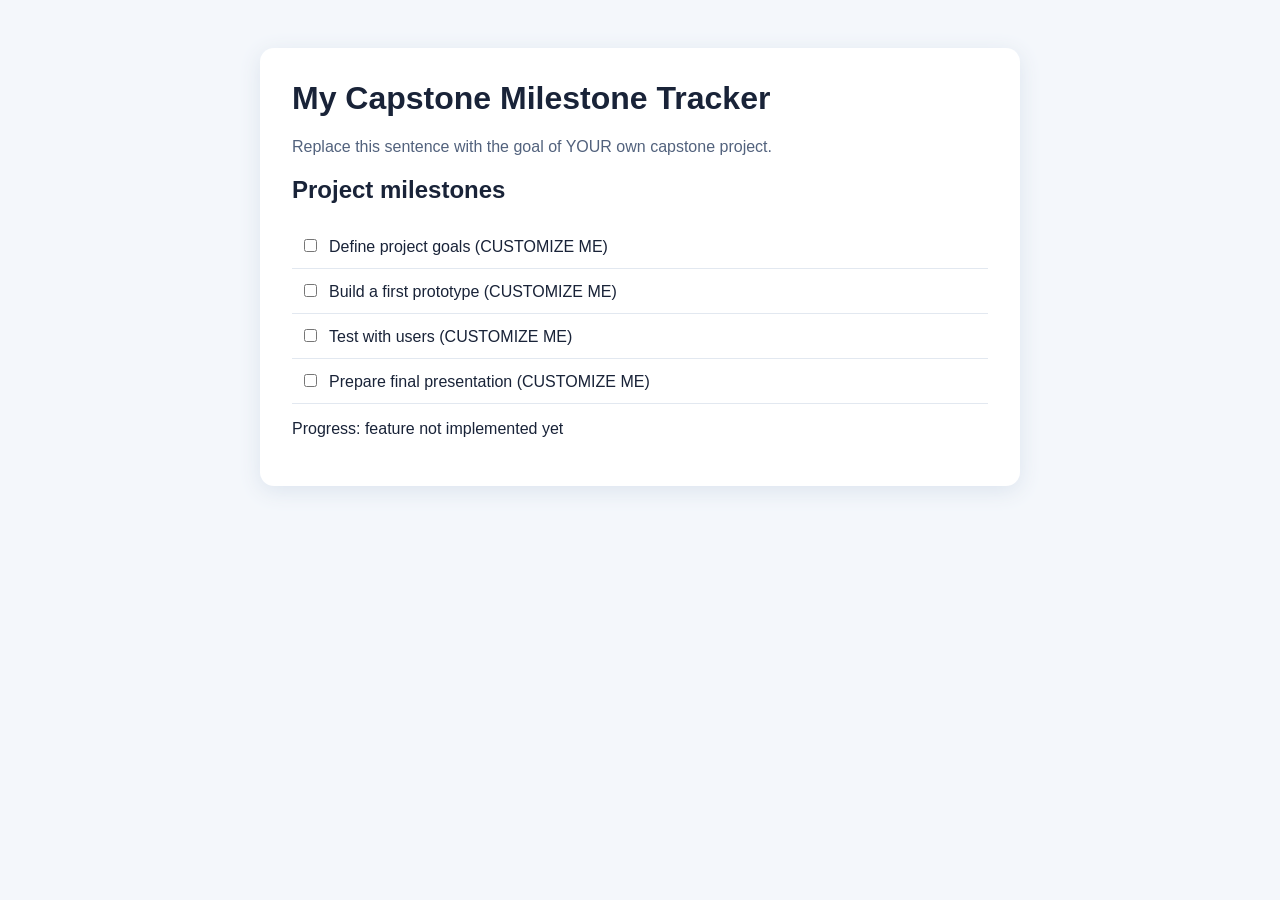
==== index.html @ 9e6f101f "Initial capstone tracker" ====
<!DOCTYPE html>
<html lang="en">
<head>
  <meta charset="UTF-8">
  <meta name="viewport" content="width=device-width, initial-scale=1.0">
  <title>My Capstone Milestone Tracker</title>
  <style>
    body { font-family: Arial, sans-serif; max-width: 760px; margin: 48px auto; padding: 0 24px; color: #192338; background: #f4f7fb; }
    main { background: white; padding: 32px; border-radius: 14px; box-shadow: 0 5px 22px #dce4ee; }
    h1 { margin-top: 0; }
    li { padding: 12px 8px; border-bottom: 1px solid #e2e8f0; list-style: none; }
    ul { padding: 0; }
    label { cursor: pointer; }
    input { margin-right: 12px; }
    .hint { color: #52627d; }
  </style>
</head>
<body>
  <main>
    <h1>My Capstone Milestone Tracker</h1>
    <p class="hint">Replace this sentence with the goal of YOUR own capstone project.</p>
    <h2>Project milestones</h2>
    <ul id="milestones">
      <li><label><input type="checkbox">Define project goals (CUSTOMIZE ME)</label></li>
      <li><label><input type="checkbox">Build a first prototype (CUSTOMIZE ME)</label></li>
      <li><label><input type="checkbox">Test with users (CUSTOMIZE ME)</label></li>
      <li><label><input type="checkbox">Prepare final presentation (CUSTOMIZE ME)</label></li>
    </ul>
    <p id="progress" aria-live="polite">Progress: feature not implemented yet</p>
    <!-- YOUR TASK ON A FEATURE BRANCH:
         Add a JavaScript function to count checked milestones.
         Update the #progress text to show completed / total and %.
         BONUS: Save checkbox state after refreshing the browser.
    -->
  </main>
</body>
</html>
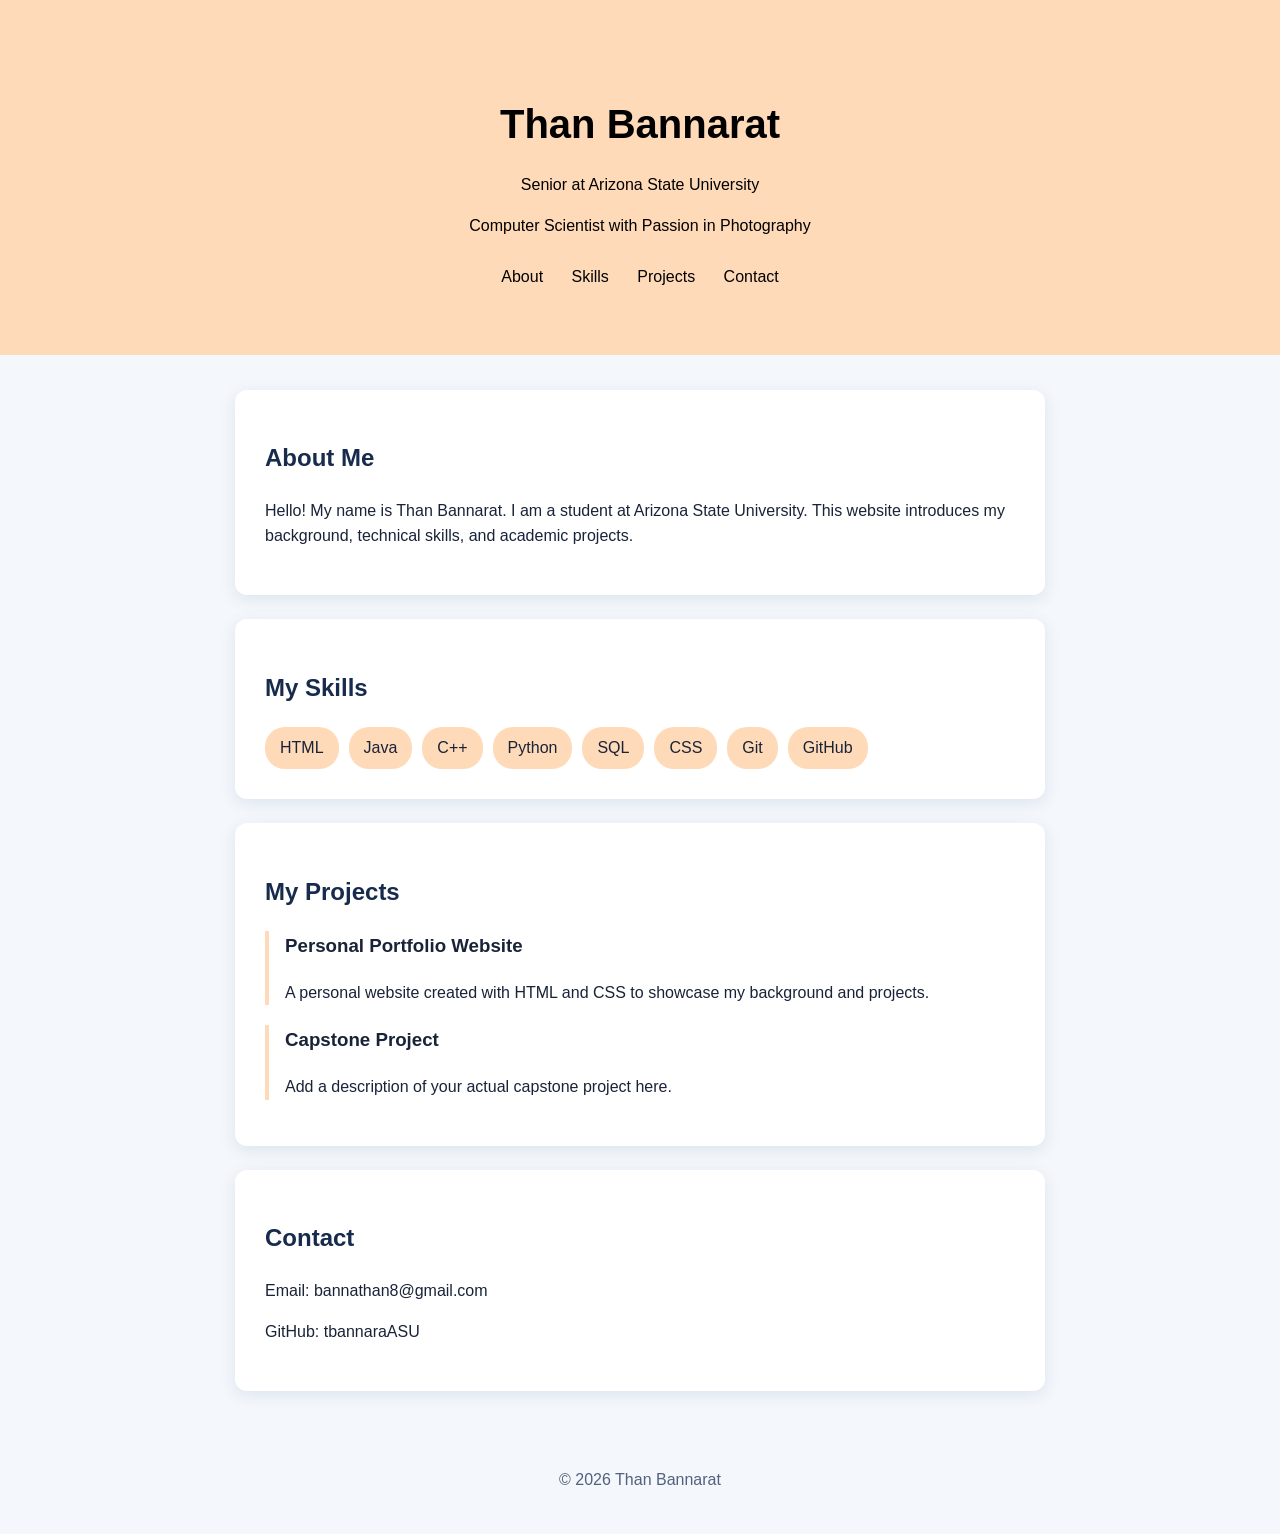
==== commit 37597a9c: "Build personal portfolio website" ====
--- a/index.html
+++ b/index.html
@@ -3,35 +3,141 @@
 <head>
   <meta charset="UTF-8">
   <meta name="viewport" content="width=device-width, initial-scale=1.0">
-  <title>My Capstone Milestone Tracker</title>
+  <title>Than Bannarat | Portfolio</title>
   <style>
-    body { font-family: Arial, sans-serif; max-width: 760px; margin: 48px auto; padding: 0 24px; color: #192338; background: #f4f7fb; }
-    main { background: white; padding: 32px; border-radius: 14px; box-shadow: 0 5px 22px #dce4ee; }
-    h1 { margin-top: 0; }
-    li { padding: 12px 8px; border-bottom: 1px solid #e2e8f0; list-style: none; }
-    ul { padding: 0; }
-    label { cursor: pointer; }
-    input { margin-right: 12px; }
-    .hint { color: #52627d; }
+    * { box-sizing: border-box; }
+    body {
+      font-family: Arial, sans-serif;
+      margin: 0;
+      background: #f4f7fb;
+      color: #192338;
+      line-height: 1.6;
+    }
+    header {
+      background: peachpuff;
+      color: black;
+      text-align: center;
+      padding: 65px 20px;
+    }
+       header h1 {
+      font-size: 40px;
+      margin-bottom: 8px;
+    }
+    nav {
+      margin-top: 25px;
+    }
+    nav a {
+      color: black;
+      text-decoration: none;
+      margin: 0 12px;
+    }
+    nav a:hover {
+      text-decoration: underline;
+    }
+    main {
+      max-width: 850px;
+      margin: 35px auto;
+      padding: 0 20px;
+    }
+    section {
+      background: white;
+      padding: 30px;
+      margin-bottom: 24px;
+      border-radius: 12px;
+      box-shadow: 0 4px 15px #dce4ee;
+    }
+    h2 {
+      color: #172b4d;
+    }
+    .skills {
+      display: flex;
+      gap: 10px;
+      flex-wrap: wrap;
+    }
+    .skill {
+      background: peachpuff;
+      padding: 8px 15px;
+      border-radius: 20px;
+    }
+    .project {
+      border-left: 4px solid peachpuff;
+      padding-left: 16px;
+      margin-top: 20px;
+    }
+    footer {
+      text-align: center;
+      padding: 25px;
+      color: #52627d;
+    }
+    @media (max-width: 600px) {
+      header h1 { font-size: 30px; }
+      nav a { margin: 0 6px; }
+    }
   </style>
 </head>
 <body>
+  <header>
+    <h1>Than Bannarat</h1>
+    <p>Senior at Arizona State University</p>
+    <p>Computer Scientist with Passion in Photography</p>
+    <nav>
+      <a href="#about">About</a>
+      <a href="#skills">Skills</a>
+      <a href="#projects">Projects</a>
+      <a href="#contact">Contact</a>
+    </nav>
+  </header>
   <main>
-    <h1>My Capstone Milestone Tracker</h1>
-    <p class="hint">Replace this sentence with the goal of YOUR own capstone project.</p>
-    <h2>Project milestones</h2>
-    <ul id="milestones">
-      <li><label><input type="checkbox">Define project goals (CUSTOMIZE ME)</label></li>
-      <li><label><input type="checkbox">Build a first prototype (CUSTOMIZE ME)</label></li>
-      <li><label><input type="checkbox">Test with users (CUSTOMIZE ME)</label></li>
-      <li><label><input type="checkbox">Prepare final presentation (CUSTOMIZE ME)</label></li>
-    </ul>
-    <p id="progress" aria-live="polite">Progress: feature not implemented yet</p>
-    <!-- YOUR TASK ON A FEATURE BRANCH:
-         Add a JavaScript function to count checked milestones.
-         Update the #progress text to show completed / total and %.
-         BONUS: Save checkbox state after refreshing the browser.
-    -->
+    <section id="about">
+      <h2>About Me</h2>
+      <p>
+        Hello! My name is Than Bannarat.
+        I am a student at Arizona State University.
+        This website introduces my background,
+        technical skills, and academic projects.
+      </p>
+    </section>
+    <section id="skills">
+      <h2>My Skills</h2>
+      <div class="skills">
+        <!-- Replace with skills you actually have -->
+        <span class="skill">HTML</span>
+        <span class="skill">Java</span>
+        <span class="skill">C++</span>
+        <span class="skill">Python</span>
+        <span class="skill">SQL</span>
+        <span class="skill">CSS</span>
+        <span class="skill">Git</span>
+        <span class="skill">GitHub</span>
+      </div>
+    </section>
+    <section id="projects">
+      <h2>My Projects</h2>
+      <div class="project">
+        <h3>Personal Portfolio Website</h3>
+        <p>
+          A personal website created with HTML
+          and CSS to showcase my background
+          and projects.
+        </p>
+      </div>
+      <div class="project">
+        <h3>Capstone Project</h3>
+        <p>
+          Add a description of your actual
+          capstone project here.
+        </p>
+      </div>
+    </section>
+    <section id="contact">
+      <h2>Contact</h2>
+      <p>Email: bannathan8@gmail.com</p>
+      <p>GitHub: tbannaraASU</p>
+    </section>
   </main>
+  <footer>
+    <p>© 2026 Than Bannarat</p>
+  </footer>
 </body>
 </html>
+
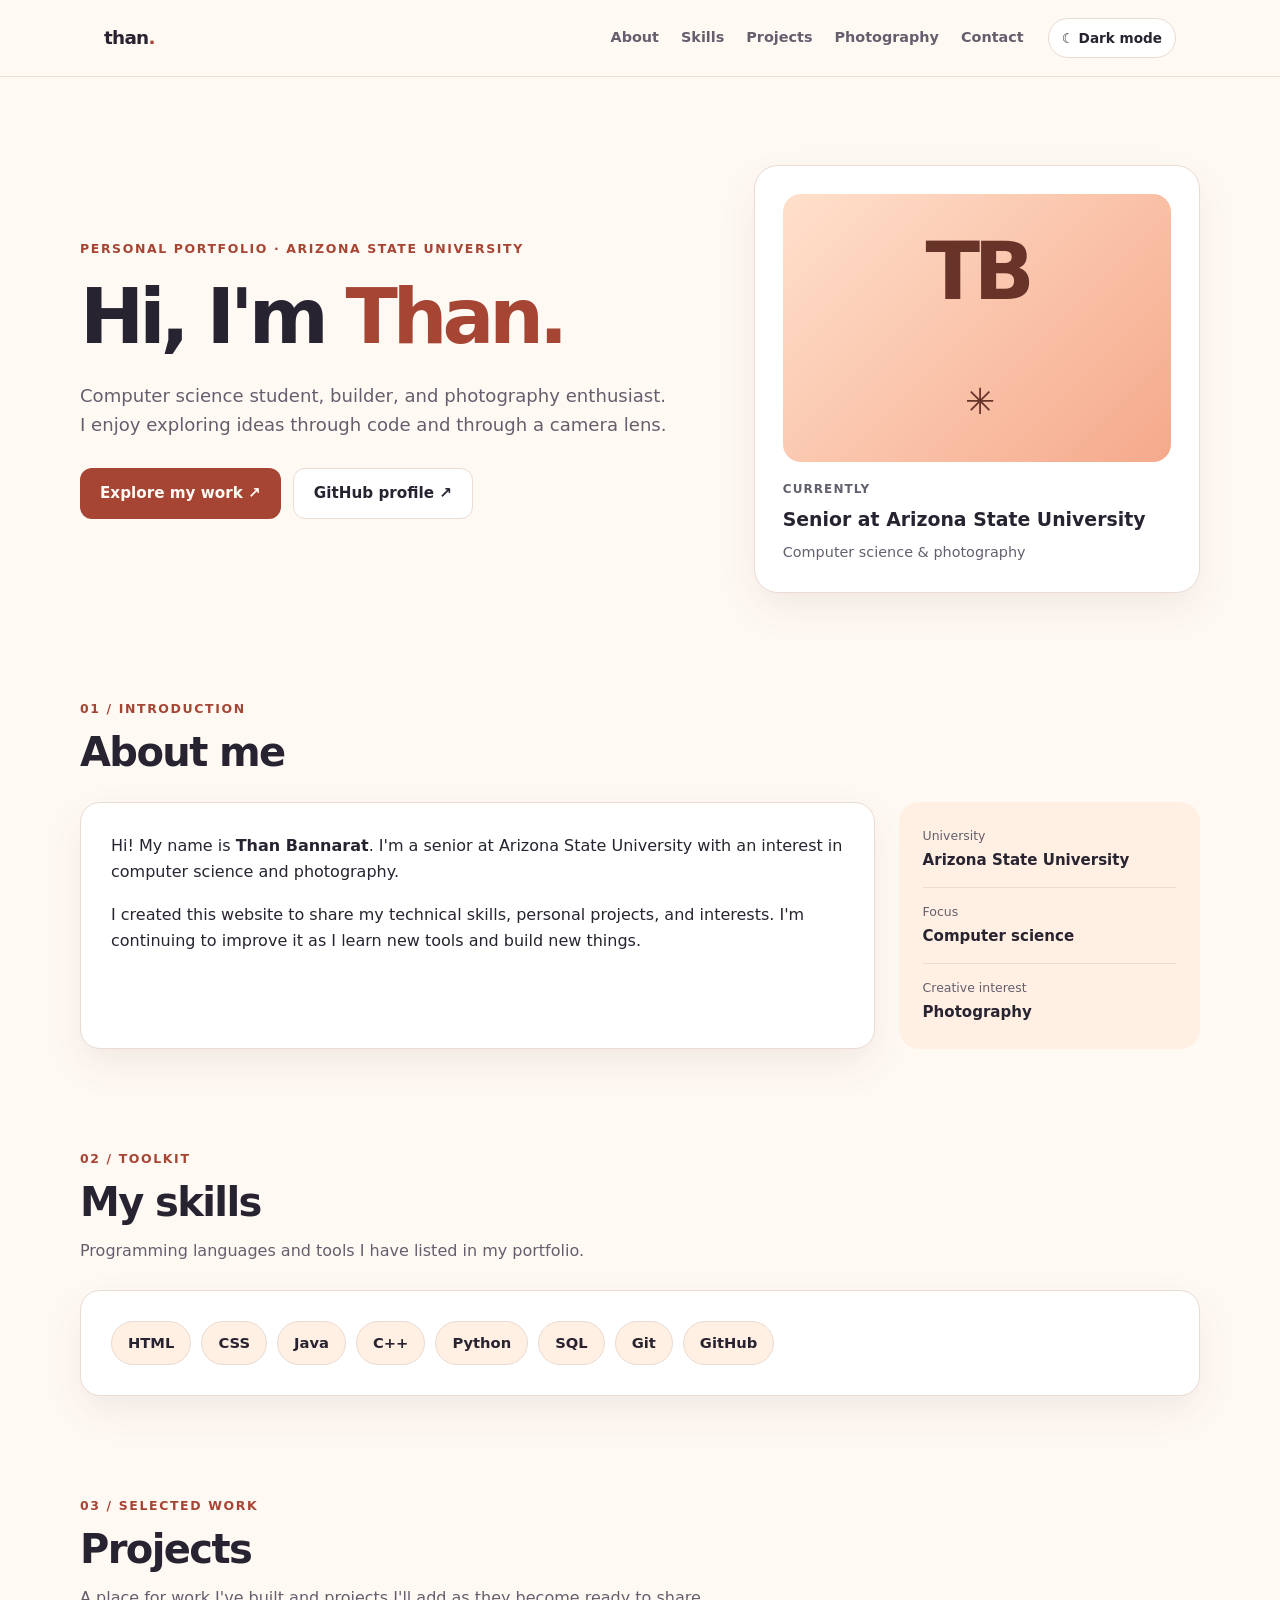
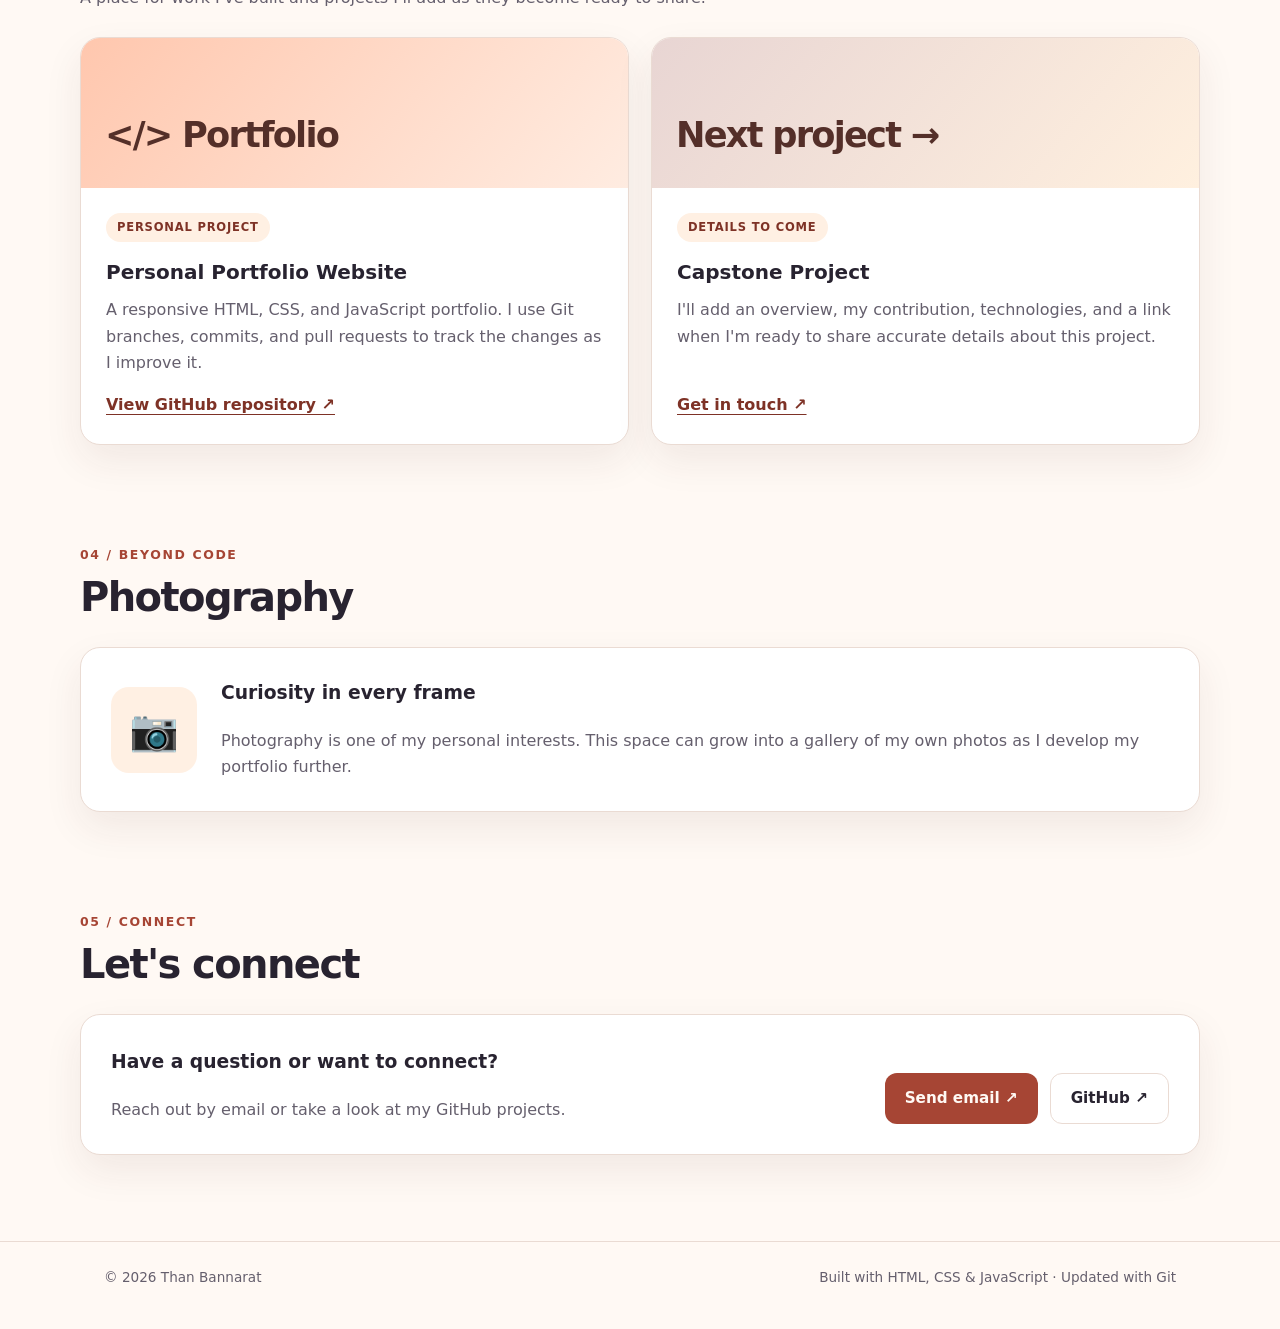
==== commit a4f40197: "Improve portfolio design and add theme toggle" ====
--- a/index.html
+++ b/index.html
@@ -3,141 +3,242 @@
 <head>
   <meta charset="UTF-8">
   <meta name="viewport" content="width=device-width, initial-scale=1.0">
+  <meta name="description" content="Personal portfolio of Than Bannarat: computer science, projects, skills, and photography.">
+  <meta name="theme-color" content="#fff9f4">
   <title>Than Bannarat | Portfolio</title>
   <style>
+    :root {
+      color-scheme: light;
+      --background: #fff9f4;
+      --surface: #ffffff;
+      --surface-alt: #fff0e3;
+      --text: #282330;
+      --muted: #655f6d;
+      --accent: #a64534;
+      --accent-dark: #7e3226;
+      --line: #eadbd3;
+      --shadow: 0 16px 38px rgba(73, 44, 39, 0.08);
+    }
+    :root[data-theme="dark"] {
+      color-scheme: dark;
+      --background: #1c1b24;
+      --surface: #282632;
+      --surface-alt: #382a2d;
+      --text: #f8eee9;
+      --muted: #c7b8b4;
+      --accent: #ffb599;
+      --accent-dark: #ffd2bd;
+      --line: #4b424d;
+      --shadow: 0 16px 38px rgba(0, 0, 0, 0.24);
+    }
     * { box-sizing: border-box; }
-    body {
-      font-family: Arial, sans-serif;
-      margin: 0;
-      background: #f4f7fb;
-      color: #192338;
-      line-height: 1.6;
-    }
-    header {
-      background: peachpuff;
-      color: black;
-      text-align: center;
-      padding: 65px 20px;
-    }
-       header h1 {
-      font-size: 40px;
-      margin-bottom: 8px;
-    }
-    nav {
-      margin-top: 25px;
-    }
-    nav a {
-      color: black;
-      text-decoration: none;
-      margin: 0 12px;
-    }
-    nav a:hover {
-      text-decoration: underline;
-    }
-    main {
-      max-width: 850px;
-      margin: 35px auto;
-      padding: 0 20px;
-    }
-    section {
-      background: white;
-      padding: 30px;
-      margin-bottom: 24px;
-      border-radius: 12px;
-      box-shadow: 0 4px 15px #dce4ee;
-    }
-    h2 {
-      color: #172b4d;
-    }
-    .skills {
-      display: flex;
-      gap: 10px;
-      flex-wrap: wrap;
-    }
-    .skill {
-      background: peachpuff;
-      padding: 8px 15px;
-      border-radius: 20px;
-    }
-    .project {
-      border-left: 4px solid peachpuff;
-      padding-left: 16px;
-      margin-top: 20px;
-    }
-    footer {
-      text-align: center;
-      padding: 25px;
-      color: #52627d;
-    }
-    @media (max-width: 600px) {
-      header h1 { font-size: 30px; }
-      nav a { margin: 0 6px; }
-    }
+    html { scroll-behavior: smooth; }
+    body { margin: 0; background: var(--background); color: var(--text); font: 16px/1.65 system-ui, -apple-system, BlinkMacSystemFont, "Segoe UI", sans-serif; }
+    a { color: inherit; }
+    button { font: inherit; }
+    a:focus-visible, button:focus-visible { outline: 3px solid var(--accent); outline-offset: 4px; }
+    .shell { max-width: 1120px; padding: 0 24px; margin: 0 auto; }
+    .topbar { position: sticky; top: 0; z-index: 20; background: var(--background); border-bottom: 1px solid var(--line); }
+    .nav-inner { min-height: 76px; display: flex; align-items: center; gap: 24px; }
+    .brand { font-weight: 800; font-size: 1.15rem; text-decoration: none; letter-spacing: -0.04em; margin-right: auto; }
+    .brand span { color: var(--accent); }
+    nav { display: flex; gap: 22px; }
+    nav a { text-decoration: none; color: var(--muted); font-weight: 650; font-size: .9rem; }
+    nav a:hover { color: var(--accent); }
+    .theme-button { cursor: pointer; background: var(--surface); border: 1px solid var(--line); border-radius: 100px; padding: 8px 13px; color: var(--text); font-weight: 700; font-size: .85rem; white-space: nowrap; }
+    .theme-button:hover { background: var(--surface-alt); }
+    .hero { padding: 88px 0 68px; display: grid; grid-template-columns: 1.15fr .85fr; gap: 70px; align-items: center; }
+    .eyebrow { color: var(--accent); font-weight: 800; font-size: .78rem; text-transform: uppercase; letter-spacing: .13em; }
+    h1, h2, h3, p { margin-top: 0; }
+    h1 { font-size: clamp(2.7rem, 6vw, 5rem); line-height: 1.08; letter-spacing: -.065em; margin: 16px 0 22px; }
+    h1 em { font-style: normal; color: var(--accent); }
+    .lead { font-size: 1.13rem; max-width: 590px; color: var(--muted); }
+    .actions { display: flex; flex-wrap: wrap; gap: 12px; margin-top: 28px; }
+    .button { display: inline-flex; align-items: center; justify-content: center; gap: 8px; border-radius: 12px; padding: 12px 20px; font-size: .95rem; font-weight: 750; text-decoration: none; transition: transform .15s ease; }
+    .button:hover { transform: translateY(-2px); }
+    .button-primary { background: var(--accent); color: var(--background); }
+    .button-secondary { border: 1px solid var(--line); background: var(--surface); }
+    .hero-card { background: var(--surface); border: 1px solid var(--line); border-radius: 24px; box-shadow: var(--shadow); padding: 28px; }
+    .profile-circle { display: grid; place-items: center; background: linear-gradient(135deg, #ffe0cc, #f5a98b); color: #683329; width: 100%; aspect-ratio: 1.45; border-radius: 18px; font-size: clamp(3rem, 9vw, 5rem); font-weight: 800; letter-spacing: -.08em; }
+    .card-label { color: var(--muted); font-size: .75rem; margin: 18px 0 4px; text-transform: uppercase; letter-spacing: .09em; font-weight: 750; }
+    .card-title { margin-bottom: 6px; font-size: 1.18rem; }
+    .card-detail { margin-bottom: 0; color: var(--muted); font-size: .9rem; }
+    .section { padding: 38px 0 62px; scroll-margin-top: 100px; }
+    .section-head { max-width: 760px; margin-bottom: 26px; }
+    .section h2 { font-size: clamp(1.9rem, 4vw, 2.5rem); letter-spacing: -.04em; line-height: 1.2; margin: 8px 0 12px; }
+    .section-description { color: var(--muted); }
+    .panel { background: var(--surface); border: 1px solid var(--line); padding: 30px; border-radius: 20px; box-shadow: var(--shadow); }
+    .about-grid { display: grid; grid-template-columns: 1.45fr .55fr; gap: 24px; }
+    .about-grid p:last-child { margin-bottom: 0; }
+    .quick-facts { background: var(--surface-alt); padding: 24px; border-radius: 20px; }
+    .fact { padding-bottom: 14px; margin-bottom: 14px; border-bottom: 1px solid var(--line); }
+    .fact:last-child { padding-bottom: 0; margin-bottom: 0; border: 0; }
+    .fact small { display: block; color: var(--muted); font-size: .78rem; }
+    .fact strong { font-size: .94rem; }
+    .skill-list { display: flex; flex-wrap: wrap; gap: 10px; }
+    .skill { padding: 9px 16px; border-radius: 99px; background: var(--surface-alt); border: 1px solid var(--line); font-weight: 700; font-size: .92rem; }
+    .projects-grid { display: grid; grid-template-columns: repeat(2, minmax(0, 1fr)); gap: 22px; }
+    .project-card { display: flex; flex-direction: column; background: var(--surface); border: 1px solid var(--line); border-radius: 20px; overflow: hidden; box-shadow: var(--shadow); }
+    .project-banner { min-height: 150px; padding: 24px; display: flex; align-items: flex-end; background: linear-gradient(130deg, #ffc7ae, #ffece1); color: #542f29; font-size: 2.2rem; font-weight: 850; letter-spacing: -.05em; }
+    .project-banner.alt { background: linear-gradient(130deg, #e8d5d3, #fff0df); }
+    .project-body { padding: 25px; display: flex; flex-direction: column; flex: 1; }
+    .status { align-self: flex-start; font-size: .72rem; letter-spacing: .07em; font-weight: 800; color: var(--accent-dark); background: var(--surface-alt); padding: 5px 11px; border-radius: 99px; margin-bottom: 14px; text-transform: uppercase; }
+    .project-body h3 { font-size: 1.25rem; margin-bottom: 8px; }
+    .project-body p { color: var(--muted); }
+    .project-body a { margin-top: auto; font-weight: 750; color: var(--accent-dark); text-underline-offset: 4px; }
+    .project-body a:hover { color: var(--accent); }
+    .interests-panel { display: flex; align-items: center; gap: 24px; }
+    .camera-icon { width: 86px; height: 86px; flex-shrink: 0; display: grid; place-items: center; font-size: 2.5rem; border-radius: 18px; background: var(--surface-alt); }
+    .interests-panel p { color: var(--muted); margin: 0; }
+    .contact-panel { display: flex; align-items: center; justify-content: space-between; gap: 24px; }
+    .contact-panel p { margin-bottom: 0; color: var(--muted); }
+    .footer { margin-top: 24px; padding: 24px 0 40px; border-top: 1px solid var(--line); color: var(--muted); font-size: .85rem; }
+    .footer .shell { display: flex; justify-content: space-between; gap: 12px; flex-wrap: wrap; }
+    @media (max-width: 800px) {
+      .hero { grid-template-columns: 1fr; gap: 28px; padding: 62px 0 46px; }
+      .hero-card { max-width: 520px; }
+      .about-grid, .projects-grid { grid-template-columns: 1fr; }
+      .contact-panel { align-items: flex-start; flex-direction: column; }
+    }
+    @media (max-width: 620px) {
+      .shell { padding: 0 18px; }
+      .nav-inner { flex-wrap: wrap; gap: 12px; padding: 14px 0; }
+      nav { order: 3; flex-basis: 100%; justify-content: space-between; gap: 8px; overflow-x: auto; }
+      nav a { font-size: .82rem; }
+      .hero { padding-top: 45px; }
+      .panel { padding: 22px; }
+      .section { padding-bottom: 42px; }
+      .interests-panel { align-items: flex-start; flex-direction: column; }
+    }
+    @media (prefers-reduced-motion: reduce) { html { scroll-behavior: auto; } .button { transition: none; } }
   </style>
 </head>
 <body>
-  <header>
-    <h1>Than Bannarat</h1>
-    <p>Senior at Arizona State University</p>
-    <p>Computer Scientist with Passion in Photography</p>
-    <nav>
-      <a href="#about">About</a>
-      <a href="#skills">Skills</a>
-      <a href="#projects">Projects</a>
-      <a href="#contact">Contact</a>
-    </nav>
-  </header>
+  <div class="topbar">
+    <div class="shell nav-inner">
+      <a class="brand" href="#home" aria-label="Than Bannarat, back to top">than<span>.</span></a>
+      <nav aria-label="Main navigation">
+        <a href="#about">About</a>
+        <a href="#skills">Skills</a>
+        <a href="#projects">Projects</a>
+        <a href="#interests">Photography</a>
+        <a href="#contact">Contact</a>
+      </nav>
+      <button class="theme-button" id="theme-toggle" type="button" aria-label="Switch to dark mode" aria-pressed="false">☾ Dark mode</button>
+    </div>
+  </div>
+
   <main>
-    <section id="about">
-      <h2>About Me</h2>
-      <p>
-        Hello! My name is Than Bannarat.
-        I am a student at Arizona State University.
-        This website introduces my background,
-        technical skills, and academic projects.
-      </p>
-    </section>
-    <section id="skills">
-      <h2>My Skills</h2>
-      <div class="skills">
-        <!-- Replace with skills you actually have -->
-        <span class="skill">HTML</span>
-        <span class="skill">Java</span>
-        <span class="skill">C++</span>
-        <span class="skill">Python</span>
-        <span class="skill">SQL</span>
-        <span class="skill">CSS</span>
-        <span class="skill">Git</span>
-        <span class="skill">GitHub</span>
-      </div>
-    </section>
-    <section id="projects">
-      <h2>My Projects</h2>
-      <div class="project">
-        <h3>Personal Portfolio Website</h3>
-        <p>
-          A personal website created with HTML
-          and CSS to showcase my background
-          and projects.
-        </p>
-      </div>
-      <div class="project">
-        <h3>Capstone Project</h3>
-        <p>
-          Add a description of your actual
-          capstone project here.
-        </p>
-      </div>
-    </section>
-    <section id="contact">
-      <h2>Contact</h2>
-      <p>Email: bannathan8@gmail.com</p>
-      <p>GitHub: tbannaraASU</p>
+    <header class="shell hero" id="home">
+      <div>
+        <div class="eyebrow">Personal portfolio · Arizona State University</div>
+        <h1>Hi, I'm <em>Than.</em></h1>
+        <p class="lead">Computer science student, builder, and photography enthusiast. I enjoy exploring ideas through code and through a camera lens.</p>
+        <div class="actions">
+          <a class="button button-primary" href="#projects">Explore my work ↗</a>
+          <a class="button button-secondary" href="https://github.com/tbannaraASU" target="_blank" rel="noopener noreferrer">GitHub profile ↗</a>
+        </div>
+      </div>
+      <div class="hero-card" aria-label="Profile information">
+        <div class="profile-circle" role="img" aria-label="TB initials graphic">TB<span style="font-size: .45em; align-self: end; margin-bottom: 30px;">✳</span></div>
+        <p class="card-label">Currently</p>
+        <h2 class="card-title">Senior at Arizona State University</h2>
+        <p class="card-detail">Computer science &amp; photography</p>
+      </div>
+    </header>
+
+    <section class="shell section" id="about">
+      <div class="section-head"><div class="eyebrow">01 / Introduction</div><h2>About me</h2></div>
+      <div class="about-grid">
+        <div class="panel">
+          <p>Hi! My name is <strong>Than Bannarat</strong>. I'm a senior at Arizona State University with an interest in computer science and photography.</p>
+          <p>I created this website to share my technical skills, personal projects, and interests. I'm continuing to improve it as I learn new tools and build new things.</p>
+        </div>
+        <div class="quick-facts" aria-label="Quick facts">
+          <div class="fact"><small>University</small><strong>Arizona State University</strong></div>
+          <div class="fact"><small>Focus</small><strong>Computer science</strong></div>
+          <div class="fact"><small>Creative interest</small><strong>Photography</strong></div>
+        </div>
+      </div>
+    </section>
+
+    <section class="shell section" id="skills">
+      <div class="section-head"><div class="eyebrow">02 / Toolkit</div><h2>My skills</h2><p class="section-description">Programming languages and tools I have listed in my portfolio.</p></div>
+      <div class="panel"><div class="skill-list">
+        <span class="skill">HTML</span><span class="skill">CSS</span><span class="skill">Java</span><span class="skill">C++</span>
+        <span class="skill">Python</span><span class="skill">SQL</span><span class="skill">Git</span><span class="skill">GitHub</span>
+      </div></div>
+    </section>
+
+    <section class="shell section" id="projects">
+      <div class="section-head"><div class="eyebrow">03 / Selected work</div><h2>Projects</h2><p class="section-description">A place for work I've built and projects I'll add as they become ready to share.</p></div>
+      <div class="projects-grid">
+        <article class="project-card">
+          <div class="project-banner" aria-hidden="true">&lt;/&gt; Portfolio</div>
+          <div class="project-body">
+            <span class="status">Personal project</span>
+            <h3>Personal Portfolio Website</h3>
+            <p>A responsive HTML, CSS, and JavaScript portfolio. I use Git branches, commits, and pull requests to track the changes as I improve it.</p>
+            <a href="https://github.com/tbannaraASU/personal-portfolio" target="_blank" rel="noopener noreferrer">View GitHub repository ↗</a>
+          </div>
+        </article>
+        <article class="project-card">
+          <div class="project-banner alt" aria-hidden="true">Next project →</div>
+          <div class="project-body">
+            <span class="status">Details to come</span>
+            <h3>Capstone Project</h3>
+            <p>I'll add an overview, my contribution, technologies, and a link when I'm ready to share accurate details about this project.</p>
+            <a href="#contact">Get in touch ↗</a>
+          </div>
+        </article>
+      </div>
+    </section>
+
+    <section class="shell section" id="interests">
+      <div class="section-head"><div class="eyebrow">04 / Beyond code</div><h2>Photography</h2></div>
+      <div class="panel interests-panel">
+        <div class="camera-icon" aria-hidden="true">📷</div>
+        <div>
+          <h3>Curiosity in every frame</h3>
+          <p>Photography is one of my personal interests. This space can grow into a gallery of my own photos as I develop my portfolio further.</p>
+        </div>
+      </div>
+    </section>
+
+    <section class="shell section" id="contact">
+      <div class="section-head"><div class="eyebrow">05 / Connect</div><h2>Let's connect</h2></div>
+      <div class="panel contact-panel">
+        <div><h3>Have a question or want to connect?</h3><p>Reach out by email or take a look at my GitHub projects.</p></div>
+        <div class="actions">
+          <a class="button button-primary" href="mailto:bannathan8@gmail.com">Send email ↗</a>
+          <a class="button button-secondary" href="https://github.com/tbannaraASU" target="_blank" rel="noopener noreferrer">GitHub ↗</a>
+        </div>
+      </div>
     </section>
   </main>
-  <footer>
-    <p>© 2026 Than Bannarat</p>
-  </footer>
+
+  <footer class="footer"><div class="shell"><span>© <span id="year">2026</span> Than Bannarat</span><span>Built with HTML, CSS &amp; JavaScript · Updated with Git</span></div></footer>
+  <script>
+    // Interactive feature: switch between light and dark themes.
+    const root = document.documentElement;
+    const themeButton = document.getElementById('theme-toggle');
+    const savedTheme = localStorage.getItem('portfolio-theme');
+
+    function applyTheme(theme) {
+      const dark = theme === 'dark';
+      root.dataset.theme = dark ? 'dark' : 'light';
+      themeButton.textContent = dark ? '☀ Light mode' : '☾ Dark mode';
+      themeButton.setAttribute('aria-pressed', String(dark));
+      themeButton.setAttribute('aria-label', dark ? 'Switch to light mode' : 'Switch to dark mode');
+    }
+    applyTheme(savedTheme === 'dark' ? 'dark' : 'light');
+
+    themeButton.addEventListener('click', () => {
+      const nextTheme = root.dataset.theme === 'dark' ? 'light' : 'dark';
+      applyTheme(nextTheme);
+      localStorage.setItem('portfolio-theme', nextTheme);
+    });
+    document.getElementById('year').textContent = new Date().getFullYear();
+  </script>
 </body>
 </html>
-
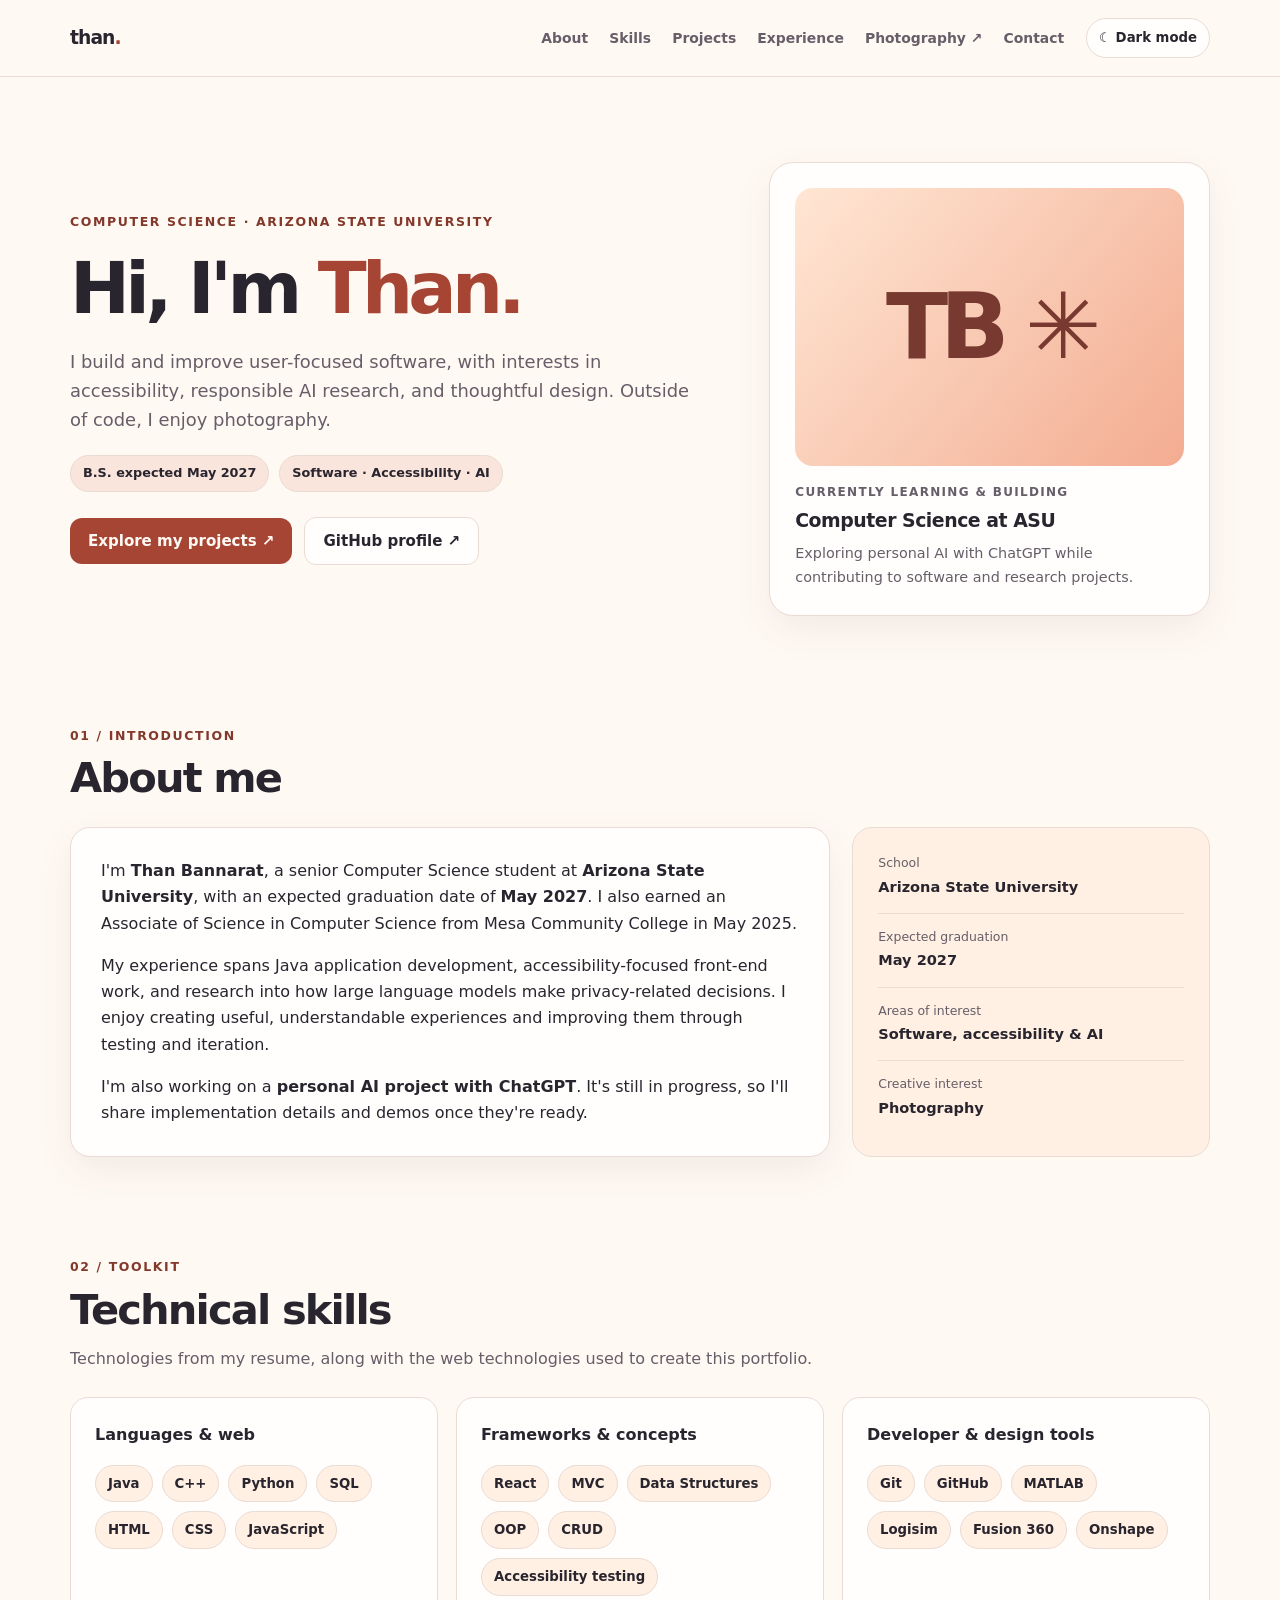
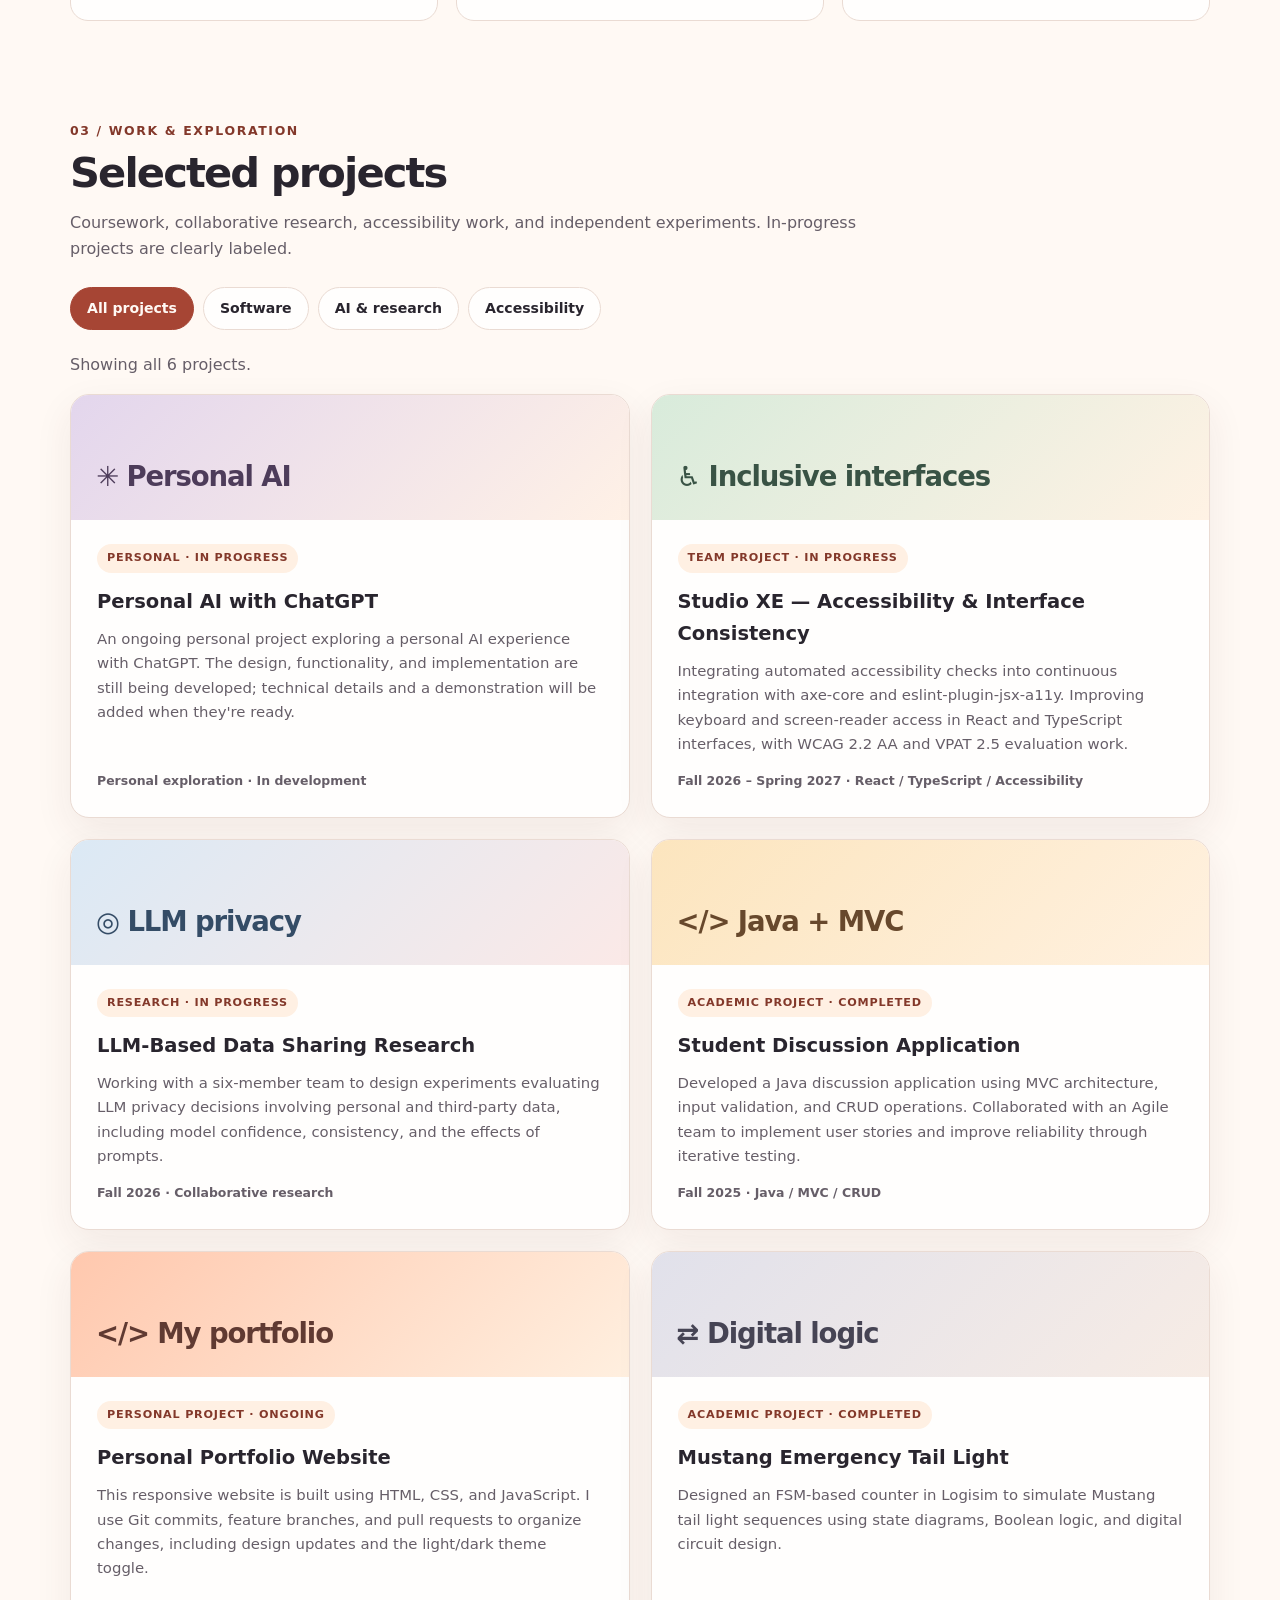
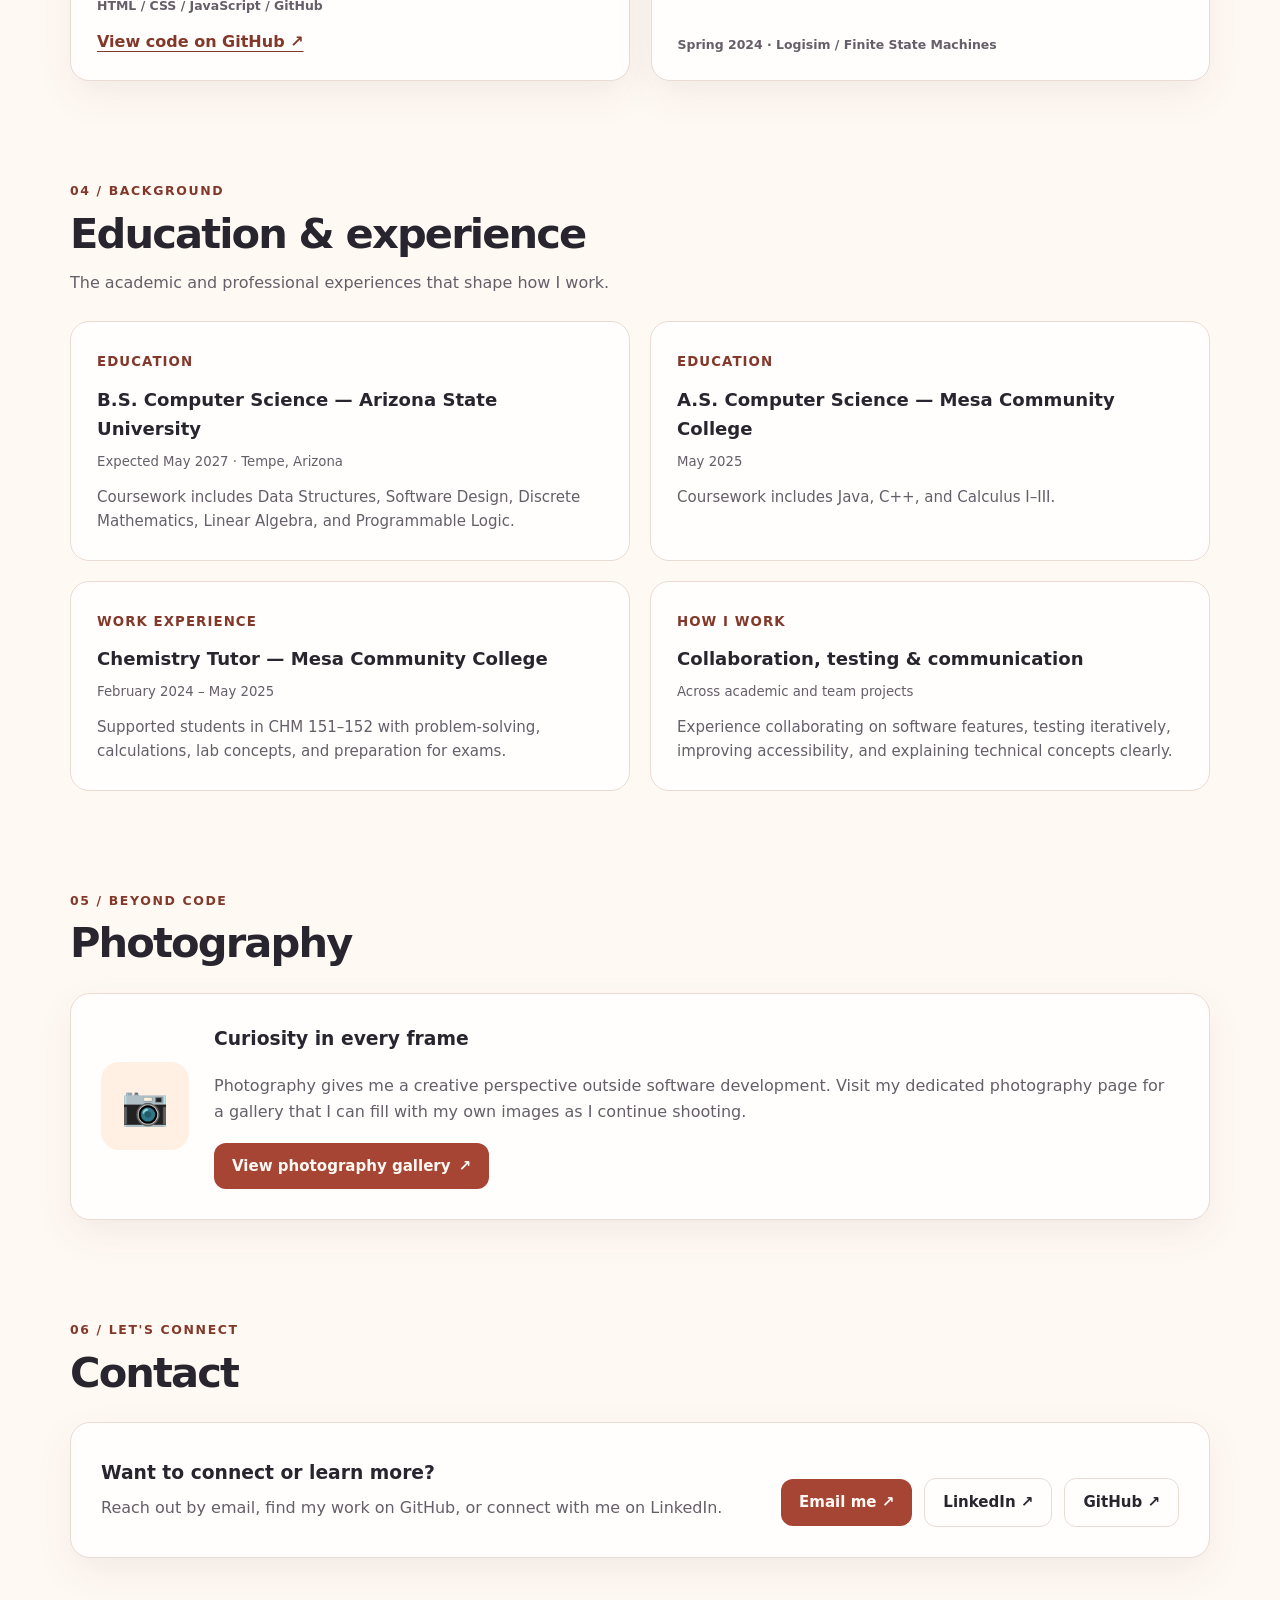
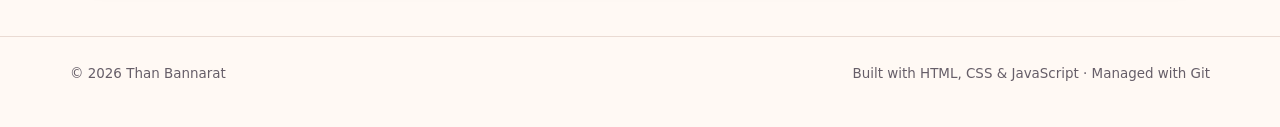
==== commit 7576a21e: "Add photography gallery page" ====
--- a/index.html
+++ b/index.html
@@ -2,118 +2,135 @@
 <html lang="en">
 <head>
   <meta charset="UTF-8">
-  <meta name="viewport" content="width=device-width, initial-scale=1.0">
-  <meta name="description" content="Personal portfolio of Than Bannarat: computer science, projects, skills, and photography.">
+  <meta name="viewport" content="width=device-width, initial-scale=1">
+  <meta name="description" content="Than Bannarat is a Computer Science student at Arizona State University with experience in software development, accessibility, LLM research, and personal AI projects.">
   <meta name="theme-color" content="#fff9f4">
-  <title>Than Bannarat | Portfolio</title>
+  <title>Than Bannarat — Computer Science Portfolio</title>
   <style>
     :root {
       color-scheme: light;
       --background: #fff9f4;
-      --surface: #ffffff;
+      --surface: #fffefd;
       --surface-alt: #fff0e3;
-      --text: #282330;
-      --muted: #655f6d;
+      --text: #29252e;
+      --muted: #665e68;
       --accent: #a64534;
-      --accent-dark: #7e3226;
+      --accent-dark: #83382a;
       --line: #eadbd3;
-      --shadow: 0 16px 38px rgba(73, 44, 39, 0.08);
+      --shadow: 0 14px 38px rgba(74, 44, 40, .075);
+      --hero-light: #ffe8d8;
+      --badge-bg: #fae5dc;
     }
     :root[data-theme="dark"] {
       color-scheme: dark;
-      --background: #1c1b24;
-      --surface: #282632;
-      --surface-alt: #382a2d;
-      --text: #f8eee9;
-      --muted: #c7b8b4;
+      --background: #1d1a23;
+      --surface: #282530;
+      --surface-alt: #362b30;
+      --text: #fbf0e9;
+      --muted: #c9bbb8;
       --accent: #ffb599;
       --accent-dark: #ffd2bd;
-      --line: #4b424d;
-      --shadow: 0 16px 38px rgba(0, 0, 0, 0.24);
+      --line: #4a4149;
+      --shadow: 0 14px 38px rgba(0, 0, 0, .24);
+      --hero-light: #392c32;
+      --badge-bg: #3d3033;
     }
     * { box-sizing: border-box; }
     html { scroll-behavior: smooth; }
-    body { margin: 0; background: var(--background); color: var(--text); font: 16px/1.65 system-ui, -apple-system, BlinkMacSystemFont, "Segoe UI", sans-serif; }
+    body { margin: 0; background: var(--background); color: var(--text); font: 16px/1.64 system-ui, -apple-system, BlinkMacSystemFont, "Segoe UI", sans-serif; }
     a { color: inherit; }
     button { font: inherit; }
     a:focus-visible, button:focus-visible { outline: 3px solid var(--accent); outline-offset: 4px; }
-    .shell { max-width: 1120px; padding: 0 24px; margin: 0 auto; }
+    [hidden] { display: none !important; }
+    .skip-link { position: absolute; top: -100px; left: 18px; z-index: 100; padding: 10px 15px; background: var(--surface); color: var(--text); }
+    .skip-link:focus { top: 12px; }
+    .shell { width: min(100% - 48px, 1140px); margin-inline: auto; }
     .topbar { position: sticky; top: 0; z-index: 20; background: var(--background); border-bottom: 1px solid var(--line); }
-    .nav-inner { min-height: 76px; display: flex; align-items: center; gap: 24px; }
-    .brand { font-weight: 800; font-size: 1.15rem; text-decoration: none; letter-spacing: -0.04em; margin-right: auto; }
+    .nav-inner { min-height: 76px; display: flex; align-items: center; gap: 22px; }
+    .brand { font-weight: 850; font-size: 1.17rem; text-decoration: none; letter-spacing: -.05em; white-space: nowrap; margin-right: auto; }
     .brand span { color: var(--accent); }
-    nav { display: flex; gap: 22px; }
-    nav a { text-decoration: none; color: var(--muted); font-weight: 650; font-size: .9rem; }
+    nav { display: flex; gap: clamp(9px, 1.65vw, 22px); align-items: center; }
+    nav a { text-decoration: none; color: var(--muted); font-weight: 650; font-size: .87rem; white-space: nowrap; }
     nav a:hover { color: var(--accent); }
-    .theme-button { cursor: pointer; background: var(--surface); border: 1px solid var(--line); border-radius: 100px; padding: 8px 13px; color: var(--text); font-weight: 700; font-size: .85rem; white-space: nowrap; }
+    .theme-button { cursor: pointer; background: var(--surface); border: 1px solid var(--line); border-radius: 100px; padding: 8px 12px; color: var(--text); font-weight: 750; font-size: .83rem; white-space: nowrap; }
     .theme-button:hover { background: var(--surface-alt); }
-    .hero { padding: 88px 0 68px; display: grid; grid-template-columns: 1.15fr .85fr; gap: 70px; align-items: center; }
-    .eyebrow { color: var(--accent); font-weight: 800; font-size: .78rem; text-transform: uppercase; letter-spacing: .13em; }
+    .hero { padding: 85px 0 68px; display: grid; grid-template-columns: 1.18fr .82fr; gap: 65px; align-items: center; }
+    .eyebrow { color: var(--accent-dark); font-size: .78rem; text-transform: uppercase; letter-spacing: .13em; font-weight: 850; }
     h1, h2, h3, p { margin-top: 0; }
-    h1 { font-size: clamp(2.7rem, 6vw, 5rem); line-height: 1.08; letter-spacing: -.065em; margin: 16px 0 22px; }
+    h1 { font-size: clamp(2.8rem, 5.6vw, 5rem); line-height: 1.075; letter-spacing: -.065em; margin: 17px 0 20px; }
     h1 em { font-style: normal; color: var(--accent); }
-    .lead { font-size: 1.13rem; max-width: 590px; color: var(--muted); }
-    .actions { display: flex; flex-wrap: wrap; gap: 12px; margin-top: 28px; }
-    .button { display: inline-flex; align-items: center; justify-content: center; gap: 8px; border-radius: 12px; padding: 12px 20px; font-size: .95rem; font-weight: 750; text-decoration: none; transition: transform .15s ease; }
+    .lead { max-width: 640px; font-size: 1.12rem; color: var(--muted); }
+    .actions { display: flex; flex-wrap: wrap; align-items: center; gap: 12px; margin-top: 25px; }
+    .button { display: inline-flex; align-items: center; justify-content: center; gap: 8px; padding: 11px 18px; border-radius: 12px; text-decoration: none; font-size: .94rem; font-weight: 750; transition: transform .15s ease; }
     .button:hover { transform: translateY(-2px); }
     .button-primary { background: var(--accent); color: var(--background); }
-    .button-secondary { border: 1px solid var(--line); background: var(--surface); }
-    .hero-card { background: var(--surface); border: 1px solid var(--line); border-radius: 24px; box-shadow: var(--shadow); padding: 28px; }
-    .profile-circle { display: grid; place-items: center; background: linear-gradient(135deg, #ffe0cc, #f5a98b); color: #683329; width: 100%; aspect-ratio: 1.45; border-radius: 18px; font-size: clamp(3rem, 9vw, 5rem); font-weight: 800; letter-spacing: -.08em; }
-    .card-label { color: var(--muted); font-size: .75rem; margin: 18px 0 4px; text-transform: uppercase; letter-spacing: .09em; font-weight: 750; }
-    .card-title { margin-bottom: 6px; font-size: 1.18rem; }
-    .card-detail { margin-bottom: 0; color: var(--muted); font-size: .9rem; }
-    .section { padding: 38px 0 62px; scroll-margin-top: 100px; }
-    .section-head { max-width: 760px; margin-bottom: 26px; }
-    .section h2 { font-size: clamp(1.9rem, 4vw, 2.5rem); letter-spacing: -.04em; line-height: 1.2; margin: 8px 0 12px; }
+    .button-secondary { background: var(--surface); border: 1px solid var(--line); }
+    .hero-card { padding: 25px; border: 1px solid var(--line); border-radius: 24px; background: var(--surface); box-shadow: var(--shadow); }
+    .profile-art { background: linear-gradient(130deg, #ffe6d4, #f3ac91); color: #783a30; border-radius: 18px; aspect-ratio: 1.4; display: grid; place-items: center; font-size: clamp(3.4rem, 9vw, 5.7rem); letter-spacing: -.09em; font-weight: 850; }
+    .hero-card .card-label { margin: 17px 0 3px; color: var(--muted); font-size: .75rem; text-transform: uppercase; letter-spacing: .11em; font-weight: 850; }
+    .hero-card h2 { font-size: 1.18rem; letter-spacing: -.025em; margin: 0 0 6px; }
+    .hero-card p:last-child { color: var(--muted); font-size: .9rem; margin: 0; }
+    .mini-row { display: flex; flex-wrap: wrap; gap: 10px; margin-top: 20px; }
+    .mini-pill { padding: 7px 12px; background: var(--badge-bg); border: 1px solid var(--line); border-radius: 99px; font-size: .8rem; font-weight: 750; }
+    .section { scroll-margin-top: 110px; padding: 42px 0 58px; }
+    .section-head { max-width: 800px; margin-bottom: 25px; }
+    .section h2 { font-size: clamp(2rem, 4vw, 2.6rem); letter-spacing: -.045em; line-height: 1.16; margin: 8px 0 12px; }
     .section-description { color: var(--muted); }
-    .panel { background: var(--surface); border: 1px solid var(--line); padding: 30px; border-radius: 20px; box-shadow: var(--shadow); }
-    .about-grid { display: grid; grid-template-columns: 1.45fr .55fr; gap: 24px; }
-    .about-grid p:last-child { margin-bottom: 0; }
-    .quick-facts { background: var(--surface-alt); padding: 24px; border-radius: 20px; }
-    .fact { padding-bottom: 14px; margin-bottom: 14px; border-bottom: 1px solid var(--line); }
-    .fact:last-child { padding-bottom: 0; margin-bottom: 0; border: 0; }
+    .panel { background: var(--surface); border: 1px solid var(--line); border-radius: 20px; padding: 30px; box-shadow: var(--shadow); }
+    .panel p:last-child { margin-bottom: 0; }
+    .about-grid { display: grid; grid-template-columns: 1.36fr .64fr; gap: 22px; }
+    .quick-facts { padding: 25px; border-radius: 20px; background: var(--surface-alt); border: 1px solid var(--line); }
+    .fact { padding-bottom: 13px; margin-bottom: 13px; border-bottom: 1px solid var(--line); }
+    .fact:last-child { border: 0; padding: 0; margin: 0; }
     .fact small { display: block; color: var(--muted); font-size: .78rem; }
-    .fact strong { font-size: .94rem; }
-    .skill-list { display: flex; flex-wrap: wrap; gap: 10px; }
-    .skill { padding: 9px 16px; border-radius: 99px; background: var(--surface-alt); border: 1px solid var(--line); font-weight: 700; font-size: .92rem; }
-    .projects-grid { display: grid; grid-template-columns: repeat(2, minmax(0, 1fr)); gap: 22px; }
-    .project-card { display: flex; flex-direction: column; background: var(--surface); border: 1px solid var(--line); border-radius: 20px; overflow: hidden; box-shadow: var(--shadow); }
-    .project-banner { min-height: 150px; padding: 24px; display: flex; align-items: flex-end; background: linear-gradient(130deg, #ffc7ae, #ffece1); color: #542f29; font-size: 2.2rem; font-weight: 850; letter-spacing: -.05em; }
-    .project-banner.alt { background: linear-gradient(130deg, #e8d5d3, #fff0df); }
-    .project-body { padding: 25px; display: flex; flex-direction: column; flex: 1; }
-    .status { align-self: flex-start; font-size: .72rem; letter-spacing: .07em; font-weight: 800; color: var(--accent-dark); background: var(--surface-alt); padding: 5px 11px; border-radius: 99px; margin-bottom: 14px; text-transform: uppercase; }
-    .project-body h3 { font-size: 1.25rem; margin-bottom: 8px; }
-    .project-body p { color: var(--muted); }
-    .project-body a { margin-top: auto; font-weight: 750; color: var(--accent-dark); text-underline-offset: 4px; }
-    .project-body a:hover { color: var(--accent); }
-    .interests-panel { display: flex; align-items: center; gap: 24px; }
-    .camera-icon { width: 86px; height: 86px; flex-shrink: 0; display: grid; place-items: center; font-size: 2.5rem; border-radius: 18px; background: var(--surface-alt); }
+    .fact strong { font-size: .91rem; }
+    .skill-grid { display: grid; grid-template-columns: repeat(3, 1fr); gap: 18px; }
+    .skill-group { padding: 24px; background: var(--surface); border: 1px solid var(--line); border-radius: 18px; }
+    .skill-group h3 { font-size: 1rem; margin-bottom: 16px; }
+    .skill-list { display: flex; flex-wrap: wrap; gap: 9px; }
+    .skill { padding: 7px 12px; background: var(--surface-alt); border: 1px solid var(--line); border-radius: 99px; font-weight: 700; font-size: .83rem; }
+    .filters { display: flex; flex-wrap: wrap; gap: 9px; margin-bottom: 22px; }
+    .filter-button { cursor: pointer; color: var(--text); background: var(--surface); border: 1px solid var(--line); border-radius: 99px; padding: 9px 16px; font-size: .88rem; font-weight: 700; }
+    .filter-button[aria-pressed="true"] { background: var(--accent); color: var(--background); border-color: var(--accent); }
+    .projects-grid { display: grid; grid-template-columns: repeat(2, minmax(0, 1fr)); gap: 21px; }
+    .project-card { display: flex; flex-direction: column; overflow: hidden; border-radius: 19px; background: var(--surface); border: 1px solid var(--line); box-shadow: var(--shadow); }
+    .project-banner { min-height: 125px; display: flex; align-items: flex-end; padding: 21px 25px; background: linear-gradient(135deg, #ffc8ae, #ffefdf); color: #603a32; font-size: clamp(1.3rem, 2.4vw, 1.72rem); font-weight: 850; letter-spacing: -.04em; }
+    .project-banner.violet { background: linear-gradient(135deg, #e3d6ed, #fff1e6); color: #4d3c5a; }
+    .project-banner.sage { background: linear-gradient(135deg, #d8ebdb, #fff2e4); color: #395345; }
+    .project-banner.blue { background: linear-gradient(135deg, #dbe9f5, #fbe9e7); color: #344c66; }
+    .project-banner.cream { background: linear-gradient(135deg, #fce5be, #fff1e0); color: #67482c; }
+    .project-banner.gray { background: linear-gradient(135deg, #e1e1eb, #f7ece5); color: #464454; }
+    .project-body { padding: 24px 26px 25px; display: flex; flex-direction: column; flex: 1; }
+    .status { align-self: flex-start; margin-bottom: 13px; padding: 5px 10px; border-radius: 99px; background: var(--surface-alt); color: var(--accent-dark); text-transform: uppercase; letter-spacing: .07em; font-weight: 800; font-size: .7rem; }
+    .project-body h3 { font-size: 1.22rem; margin: 0 0 9px; }
+    .project-body p { color: var(--muted); font-size: .93rem; }
+    .project-meta { margin-top: auto; font-size: .78rem; font-weight: 750; color: var(--muted); }
+    .project-link { display: inline-block; color: var(--accent-dark); font-weight: 750; text-underline-offset: 4px; margin-top: 13px; }
+    .project-link:hover { color: var(--accent); }
+    .timeline { display: grid; grid-template-columns: 1fr 1fr; gap: 20px; }
+    .timeline-item { background: var(--surface); border: 1px solid var(--line); border-radius: 19px; padding: 26px; }
+    .timeline-item small { color: var(--accent-dark); font-weight: 800; text-transform: uppercase; letter-spacing: .08em; }
+    .timeline-item h3 { margin: 10px 0 7px; font-size: 1.13rem; }
+    .timeline-item p { color: var(--muted); margin: 0; font-size: .94rem; }
+    .timeline-item .date { color: var(--muted); font-size: .83rem; margin-bottom: 12px; }
+    .interests-panel { display: flex; align-items: center; gap: 25px; }
+    .camera-icon { width: 88px; height: 88px; flex: 0 0 auto; border-radius: 18px; background: var(--surface-alt); display: grid; place-items: center; font-size: 2.4rem; }
     .interests-panel p { color: var(--muted); margin: 0; }
+    .photography-intro { flex: 1; }
+    .photography-cta { margin-top: 17px; }
     .contact-panel { display: flex; align-items: center; justify-content: space-between; gap: 24px; }
-    .contact-panel p { margin-bottom: 0; color: var(--muted); }
-    .footer { margin-top: 24px; padding: 24px 0 40px; border-top: 1px solid var(--line); color: var(--muted); font-size: .85rem; }
-    .footer .shell { display: flex; justify-content: space-between; gap: 12px; flex-wrap: wrap; }
-    @media (max-width: 800px) {
-      .hero { grid-template-columns: 1fr; gap: 28px; padding: 62px 0 46px; }
-      .hero-card { max-width: 520px; }
-      .about-grid, .projects-grid { grid-template-columns: 1fr; }
-      .contact-panel { align-items: flex-start; flex-direction: column; }
-    }
-    @media (max-width: 620px) {
-      .shell { padding: 0 18px; }
-      .nav-inner { flex-wrap: wrap; gap: 12px; padding: 14px 0; }
-      nav { order: 3; flex-basis: 100%; justify-content: space-between; gap: 8px; overflow-x: auto; }
-      nav a { font-size: .82rem; }
-      .hero { padding-top: 45px; }
-      .panel { padding: 22px; }
-      .section { padding-bottom: 42px; }
-      .interests-panel { align-items: flex-start; flex-direction: column; }
-    }
+    .contact-panel h3 { margin-bottom: 7px; }
+    .contact-panel p { color: var(--muted); margin: 0; }
+    .footer { margin-top: 20px; padding: 26px 0 42px; border-top: 1px solid var(--line); font-size: .84rem; color: var(--muted); }
+    .footer-inner { display: flex; flex-wrap: wrap; justify-content: space-between; gap: 14px; }
+    @media (max-width: 1000px) { .nav-inner { flex-wrap: wrap; padding: 12px 0; row-gap: 8px; } nav { order: 3; flex-basis: 100%; gap: 18px; overflow-x: auto; padding-bottom: 4px; } .hero { gap: 25px; } }
+    @media (max-width: 770px) { .hero { grid-template-columns: 1fr; padding: 60px 0 42px; } .hero-card { max-width: 500px; } .about-grid, .projects-grid, .timeline { grid-template-columns: 1fr; } .skill-grid { grid-template-columns: 1fr; } .contact-panel { align-items: flex-start; flex-direction: column; } }
+    @media (max-width: 520px) { .shell { width: min(100% - 36px, 1140px); } nav { gap: 8px 14px; flex-wrap: wrap; overflow: visible; } nav a { font-size: .8rem; } .hero { padding-top: 42px; } .section { padding-bottom: 38px; } .panel { padding: 22px; } .interests-panel { flex-direction: column; align-items: flex-start; } }
     @media (prefers-reduced-motion: reduce) { html { scroll-behavior: auto; } .button { transition: none; } }
   </style>
 </head>
 <body>
+  <a href="#main" class="skip-link">Skip to content</a>
   <div class="topbar">
     <div class="shell nav-inner">
       <a class="brand" href="#home" aria-label="Than Bannarat, back to top">than<span>.</span></a>
@@ -121,29 +138,34 @@
         <a href="#about">About</a>
         <a href="#skills">Skills</a>
         <a href="#projects">Projects</a>
-        <a href="#interests">Photography</a>
+        <a href="#experience">Experience</a>
+        <a href="photography.html">Photography ↗</a>
         <a href="#contact">Contact</a>
       </nav>
       <button class="theme-button" id="theme-toggle" type="button" aria-label="Switch to dark mode" aria-pressed="false">☾ Dark mode</button>
     </div>
   </div>
 
-  <main>
+  <main id="main">
     <header class="shell hero" id="home">
       <div>
-        <div class="eyebrow">Personal portfolio · Arizona State University</div>
+        <div class="eyebrow">Computer Science · Arizona State University</div>
         <h1>Hi, I'm <em>Than.</em></h1>
-        <p class="lead">Computer science student, builder, and photography enthusiast. I enjoy exploring ideas through code and through a camera lens.</p>
+        <p class="lead">I build and improve user-focused software, with interests in accessibility, responsible AI research, and thoughtful design. Outside of code, I enjoy photography.</p>
+        <div class="mini-row">
+          <span class="mini-pill">B.S. expected May 2027</span>
+          <span class="mini-pill">Software · Accessibility · AI</span>
+        </div>
         <div class="actions">
-          <a class="button button-primary" href="#projects">Explore my work ↗</a>
+          <a class="button button-primary" href="#projects">Explore my projects ↗</a>
           <a class="button button-secondary" href="https://github.com/tbannaraASU" target="_blank" rel="noopener noreferrer">GitHub profile ↗</a>
         </div>
       </div>
-      <div class="hero-card" aria-label="Profile information">
-        <div class="profile-circle" role="img" aria-label="TB initials graphic">TB<span style="font-size: .45em; align-self: end; margin-bottom: 30px;">✳</span></div>
-        <p class="card-label">Currently</p>
-        <h2 class="card-title">Senior at Arizona State University</h2>
-        <p class="card-detail">Computer science &amp; photography</p>
+      <div class="hero-card">
+        <div class="profile-art" role="img" aria-label="TB initials on a peach gradient">TB ✳</div>
+        <p class="card-label">Currently learning &amp; building</p>
+        <h2>Computer Science at ASU</h2>
+        <p>Exploring personal AI with ChatGPT while contributing to software and research projects.</p>
       </div>
     </header>
 
@@ -151,79 +173,154 @@
       <div class="section-head"><div class="eyebrow">01 / Introduction</div><h2>About me</h2></div>
       <div class="about-grid">
         <div class="panel">
-          <p>Hi! My name is <strong>Than Bannarat</strong>. I'm a senior at Arizona State University with an interest in computer science and photography.</p>
-          <p>I created this website to share my technical skills, personal projects, and interests. I'm continuing to improve it as I learn new tools and build new things.</p>
-        </div>
-        <div class="quick-facts" aria-label="Quick facts">
-          <div class="fact"><small>University</small><strong>Arizona State University</strong></div>
-          <div class="fact"><small>Focus</small><strong>Computer science</strong></div>
+          <p>I'm <strong>Than Bannarat</strong>, a senior Computer Science student at <strong>Arizona State University</strong>, with an expected graduation date of <strong>May 2027</strong>. I also earned an Associate of Science in Computer Science from Mesa Community College in May 2025.</p>
+          <p>My experience spans Java application development, accessibility-focused front-end work, and research into how large language models make privacy-related decisions. I enjoy creating useful, understandable experiences and improving them through testing and iteration.</p>
+          <p>I'm also working on a <strong>personal AI project with ChatGPT</strong>. It's still in progress, so I'll share implementation details and demos once they're ready.</p>
+        </div>
+        <aside class="quick-facts" aria-label="Quick facts">
+          <div class="fact"><small>School</small><strong>Arizona State University</strong></div>
+          <div class="fact"><small>Expected graduation</small><strong>May 2027</strong></div>
+          <div class="fact"><small>Areas of interest</small><strong>Software, accessibility &amp; AI</strong></div>
           <div class="fact"><small>Creative interest</small><strong>Photography</strong></div>
-        </div>
+        </aside>
       </div>
     </section>
 
     <section class="shell section" id="skills">
-      <div class="section-head"><div class="eyebrow">02 / Toolkit</div><h2>My skills</h2><p class="section-description">Programming languages and tools I have listed in my portfolio.</p></div>
-      <div class="panel"><div class="skill-list">
-        <span class="skill">HTML</span><span class="skill">CSS</span><span class="skill">Java</span><span class="skill">C++</span>
-        <span class="skill">Python</span><span class="skill">SQL</span><span class="skill">Git</span><span class="skill">GitHub</span>
-      </div></div>
+      <div class="section-head"><div class="eyebrow">02 / Toolkit</div><h2>Technical skills</h2><p class="section-description">Technologies from my resume, along with the web technologies used to create this portfolio.</p></div>
+      <div class="skill-grid">
+        <div class="skill-group"><h3>Languages &amp; web</h3><div class="skill-list"><span class="skill">Java</span><span class="skill">C++</span><span class="skill">Python</span><span class="skill">SQL</span><span class="skill">HTML</span><span class="skill">CSS</span><span class="skill">JavaScript</span></div></div>
+        <div class="skill-group"><h3>Frameworks &amp; concepts</h3><div class="skill-list"><span class="skill">React</span><span class="skill">MVC</span><span class="skill">Data Structures</span><span class="skill">OOP</span><span class="skill">CRUD</span><span class="skill">Accessibility testing</span></div></div>
+        <div class="skill-group"><h3>Developer &amp; design tools</h3><div class="skill-list"><span class="skill">Git</span><span class="skill">GitHub</span><span class="skill">MATLAB</span><span class="skill">Logisim</span><span class="skill">Fusion 360</span><span class="skill">Onshape</span></div></div>
+      </div>
     </section>
 
     <section class="shell section" id="projects">
-      <div class="section-head"><div class="eyebrow">03 / Selected work</div><h2>Projects</h2><p class="section-description">A place for work I've built and projects I'll add as they become ready to share.</p></div>
+      <div class="section-head"><div class="eyebrow">03 / Work &amp; exploration</div><h2>Selected projects</h2><p class="section-description">Coursework, collaborative research, accessibility work, and independent experiments. In-progress projects are clearly labeled.</p></div>
+      <div class="filters" role="group" aria-label="Filter projects">
+        <button class="filter-button" type="button" data-filter="all" aria-pressed="true">All projects</button>
+        <button class="filter-button" type="button" data-filter="software" aria-pressed="false">Software</button>
+        <button class="filter-button" type="button" data-filter="ai" aria-pressed="false">AI &amp; research</button>
+        <button class="filter-button" type="button" data-filter="accessibility" aria-pressed="false">Accessibility</button>
+      </div>
+      <p id="filter-summary" class="section-description" role="status" aria-live="polite">Showing all 6 projects.</p>
       <div class="projects-grid">
-        <article class="project-card">
-          <div class="project-banner" aria-hidden="true">&lt;/&gt; Portfolio</div>
-          <div class="project-body">
-            <span class="status">Personal project</span>
+        <article class="project-card" data-category="ai software">
+          <div class="project-banner violet" aria-hidden="true">✳ Personal AI</div>
+          <div class="project-body">
+            <span class="status">Personal · In progress</span>
+            <h3>Personal AI with ChatGPT</h3>
+            <p>An ongoing personal project exploring a personal AI experience with ChatGPT. The design, functionality, and implementation are still being developed; technical details and a demonstration will be added when they're ready.</p>
+            <div class="project-meta">Personal exploration · In development</div>
+          </div>
+        </article>
+        <article class="project-card" data-category="accessibility software">
+          <div class="project-banner sage" aria-hidden="true">♿ Inclusive interfaces</div>
+          <div class="project-body">
+            <span class="status">Team project · In progress</span>
+            <h3>Studio XE — Accessibility &amp; Interface Consistency</h3>
+            <p>Integrating automated accessibility checks into continuous integration with axe-core and eslint-plugin-jsx-a11y. Improving keyboard and screen-reader access in React and TypeScript interfaces, with WCAG 2.2 AA and VPAT 2.5 evaluation work.</p>
+            <div class="project-meta">Fall 2026 – Spring 2027 · React / TypeScript / Accessibility</div>
+          </div>
+        </article>
+        <article class="project-card" data-category="ai">
+          <div class="project-banner blue" aria-hidden="true">◎ LLM privacy</div>
+          <div class="project-body">
+            <span class="status">Research · In progress</span>
+            <h3>LLM-Based Data Sharing Research</h3>
+            <p>Working with a six-member team to design experiments evaluating LLM privacy decisions involving personal and third-party data, including model confidence, consistency, and the effects of prompts.</p>
+            <div class="project-meta">Fall 2026 · Collaborative research</div>
+          </div>
+        </article>
+        <article class="project-card" data-category="software">
+          <div class="project-banner cream" aria-hidden="true">&lt;/&gt; Java + MVC</div>
+          <div class="project-body">
+            <span class="status">Academic project · Completed</span>
+            <h3>Student Discussion Application</h3>
+            <p>Developed a Java discussion application using MVC architecture, input validation, and CRUD operations. Collaborated with an Agile team to implement user stories and improve reliability through iterative testing.</p>
+            <div class="project-meta">Fall 2025 · Java / MVC / CRUD</div>
+          </div>
+        </article>
+        <article class="project-card" data-category="software">
+          <div class="project-banner" aria-hidden="true">&lt;/&gt; My portfolio</div>
+          <div class="project-body">
+            <span class="status">Personal project · Ongoing</span>
             <h3>Personal Portfolio Website</h3>
-            <p>A responsive HTML, CSS, and JavaScript portfolio. I use Git branches, commits, and pull requests to track the changes as I improve it.</p>
-            <a href="https://github.com/tbannaraASU/personal-portfolio" target="_blank" rel="noopener noreferrer">View GitHub repository ↗</a>
-          </div>
-        </article>
-        <article class="project-card">
-          <div class="project-banner alt" aria-hidden="true">Next project →</div>
-          <div class="project-body">
-            <span class="status">Details to come</span>
-            <h3>Capstone Project</h3>
-            <p>I'll add an overview, my contribution, technologies, and a link when I'm ready to share accurate details about this project.</p>
-            <a href="#contact">Get in touch ↗</a>
-          </div>
+            <p>This responsive website is built using HTML, CSS, and JavaScript. I use Git commits, feature branches, and pull requests to organize changes, including design updates and the light/dark theme toggle.</p>
+            <div class="project-meta">HTML / CSS / JavaScript / GitHub</div>
+            <a class="project-link" href="https://github.com/tbannaraASU/personal-portfolio" target="_blank" rel="noopener noreferrer">View code on GitHub ↗</a>
+          </div>
+        </article>
+        <article class="project-card" data-category="software">
+          <div class="project-banner gray" aria-hidden="true">⇄ Digital logic</div>
+          <div class="project-body">
+            <span class="status">Academic project · Completed</span>
+            <h3>Mustang Emergency Tail Light</h3>
+            <p>Designed an FSM-based counter in Logisim to simulate Mustang tail light sequences using state diagrams, Boolean logic, and digital circuit design.</p>
+            <div class="project-meta">Spring 2024 · Logisim / Finite State Machines</div>
+          </div>
+        </article>
+      </div>
+    </section>
+
+    <section class="shell section" id="experience">
+      <div class="section-head"><div class="eyebrow">04 / Background</div><h2>Education &amp; experience</h2><p class="section-description">The academic and professional experiences that shape how I work.</p></div>
+      <div class="timeline">
+        <article class="timeline-item">
+          <small>Education</small><h3>B.S. Computer Science — Arizona State University</h3>
+          <div class="date">Expected May 2027 · Tempe, Arizona</div>
+          <p>Coursework includes Data Structures, Software Design, Discrete Mathematics, Linear Algebra, and Programmable Logic.</p>
+        </article>
+        <article class="timeline-item">
+          <small>Education</small><h3>A.S. Computer Science — Mesa Community College</h3>
+          <div class="date">May 2025</div>
+          <p>Coursework includes Java, C++, and Calculus I–III.</p>
+        </article>
+        <article class="timeline-item">
+          <small>Work experience</small><h3>Chemistry Tutor — Mesa Community College</h3>
+          <div class="date">February 2024 – May 2025</div>
+          <p>Supported students in CHM 151–152 with problem-solving, calculations, lab concepts, and preparation for exams.</p>
+        </article>
+        <article class="timeline-item">
+          <small>How I work</small><h3>Collaboration, testing &amp; communication</h3>
+          <div class="date">Across academic and team projects</div>
+          <p>Experience collaborating on software features, testing iteratively, improving accessibility, and explaining technical concepts clearly.</p>
         </article>
       </div>
     </section>
 
     <section class="shell section" id="interests">
-      <div class="section-head"><div class="eyebrow">04 / Beyond code</div><h2>Photography</h2></div>
+      <div class="section-head"><div class="eyebrow">05 / Beyond code</div><h2>Photography</h2></div>
       <div class="panel interests-panel">
         <div class="camera-icon" aria-hidden="true">📷</div>
-        <div>
+        <div class="photography-intro">
           <h3>Curiosity in every frame</h3>
-          <p>Photography is one of my personal interests. This space can grow into a gallery of my own photos as I develop my portfolio further.</p>
+          <p>Photography gives me a creative perspective outside software development. Visit my dedicated photography page for a gallery that I can fill with my own images as I continue shooting.</p>
+          <a class="button button-primary photography-cta" href="photography.html">View photography gallery <span aria-hidden="true">↗</span></a>
         </div>
       </div>
     </section>
 
     <section class="shell section" id="contact">
-      <div class="section-head"><div class="eyebrow">05 / Connect</div><h2>Let's connect</h2></div>
+      <div class="section-head"><div class="eyebrow">06 / Let's connect</div><h2>Contact</h2></div>
       <div class="panel contact-panel">
-        <div><h3>Have a question or want to connect?</h3><p>Reach out by email or take a look at my GitHub projects.</p></div>
+        <div><h3>Want to connect or learn more?</h3><p>Reach out by email, find my work on GitHub, or connect with me on LinkedIn.</p></div>
         <div class="actions">
-          <a class="button button-primary" href="mailto:bannathan8@gmail.com">Send email ↗</a>
+          <a class="button button-primary" href="mailto:bannathan8@gmail.com">Email me ↗</a>
+          <a class="button button-secondary" href="https://www.linkedin.com/in/thanbannarat" target="_blank" rel="noopener noreferrer">LinkedIn ↗</a>
           <a class="button button-secondary" href="https://github.com/tbannaraASU" target="_blank" rel="noopener noreferrer">GitHub ↗</a>
         </div>
       </div>
     </section>
   </main>
 
-  <footer class="footer"><div class="shell"><span>© <span id="year">2026</span> Than Bannarat</span><span>Built with HTML, CSS &amp; JavaScript · Updated with Git</span></div></footer>
+  <footer class="footer"><div class="shell footer-inner"><span>© <span id="year">2026</span> Than Bannarat</span><span>Built with HTML, CSS &amp; JavaScript · Managed with Git</span></div></footer>
   <script>
-    // Interactive feature: switch between light and dark themes.
     const root = document.documentElement;
     const themeButton = document.getElementById('theme-toggle');
-    const savedTheme = localStorage.getItem('portfolio-theme');
-
+    const themeKey = 'portfolio-theme';
+    let storedTheme = null;
+    try { storedTheme = localStorage.getItem(themeKey); } catch (_) { /* Local preview may disable storage. */ }
     function applyTheme(theme) {
       const dark = theme === 'dark';
       root.dataset.theme = dark ? 'dark' : 'light';
@@ -231,14 +328,31 @@
       themeButton.setAttribute('aria-pressed', String(dark));
       themeButton.setAttribute('aria-label', dark ? 'Switch to light mode' : 'Switch to dark mode');
     }
-    applyTheme(savedTheme === 'dark' ? 'dark' : 'light');
-
+    applyTheme(storedTheme === 'dark' ? 'dark' : 'light');
     themeButton.addEventListener('click', () => {
       const nextTheme = root.dataset.theme === 'dark' ? 'light' : 'dark';
       applyTheme(nextTheme);
-      localStorage.setItem('portfolio-theme', nextTheme);
+      try { localStorage.setItem(themeKey, nextTheme); } catch (_) { /* Toggle still works. */ }
     });
-    document.getElementById('year').textContent = new Date().getFullYear();
+    const filterButtons = Array.from(document.querySelectorAll('[data-filter]'));
+    const projectCards = Array.from(document.querySelectorAll('.project-card[data-category]'));
+    const filterSummary = document.getElementById('filter-summary');
+    filterButtons.forEach(button => {
+      button.addEventListener('click', () => {
+        const filter = button.dataset.filter;
+        filterButtons.forEach(item => item.setAttribute('aria-pressed', String(item === button)));
+        let visible = 0;
+        projectCards.forEach(card => {
+          const show = filter === 'all' || card.dataset.category.split(' ').includes(filter);
+          card.hidden = !show;
+          if (show) visible++;
+        });
+        filterSummary.textContent = filter === 'all'
+          ? `Showing all ${visible} projects.`
+          : `Showing ${visible} ${button.textContent.trim().toLowerCase()} ${visible === 1 ? 'project' : 'projects'}.`;
+      });
+    });
+    document.getElementById('year').textContent = String(new Date().getFullYear());
   </script>
 </body>
 </html>
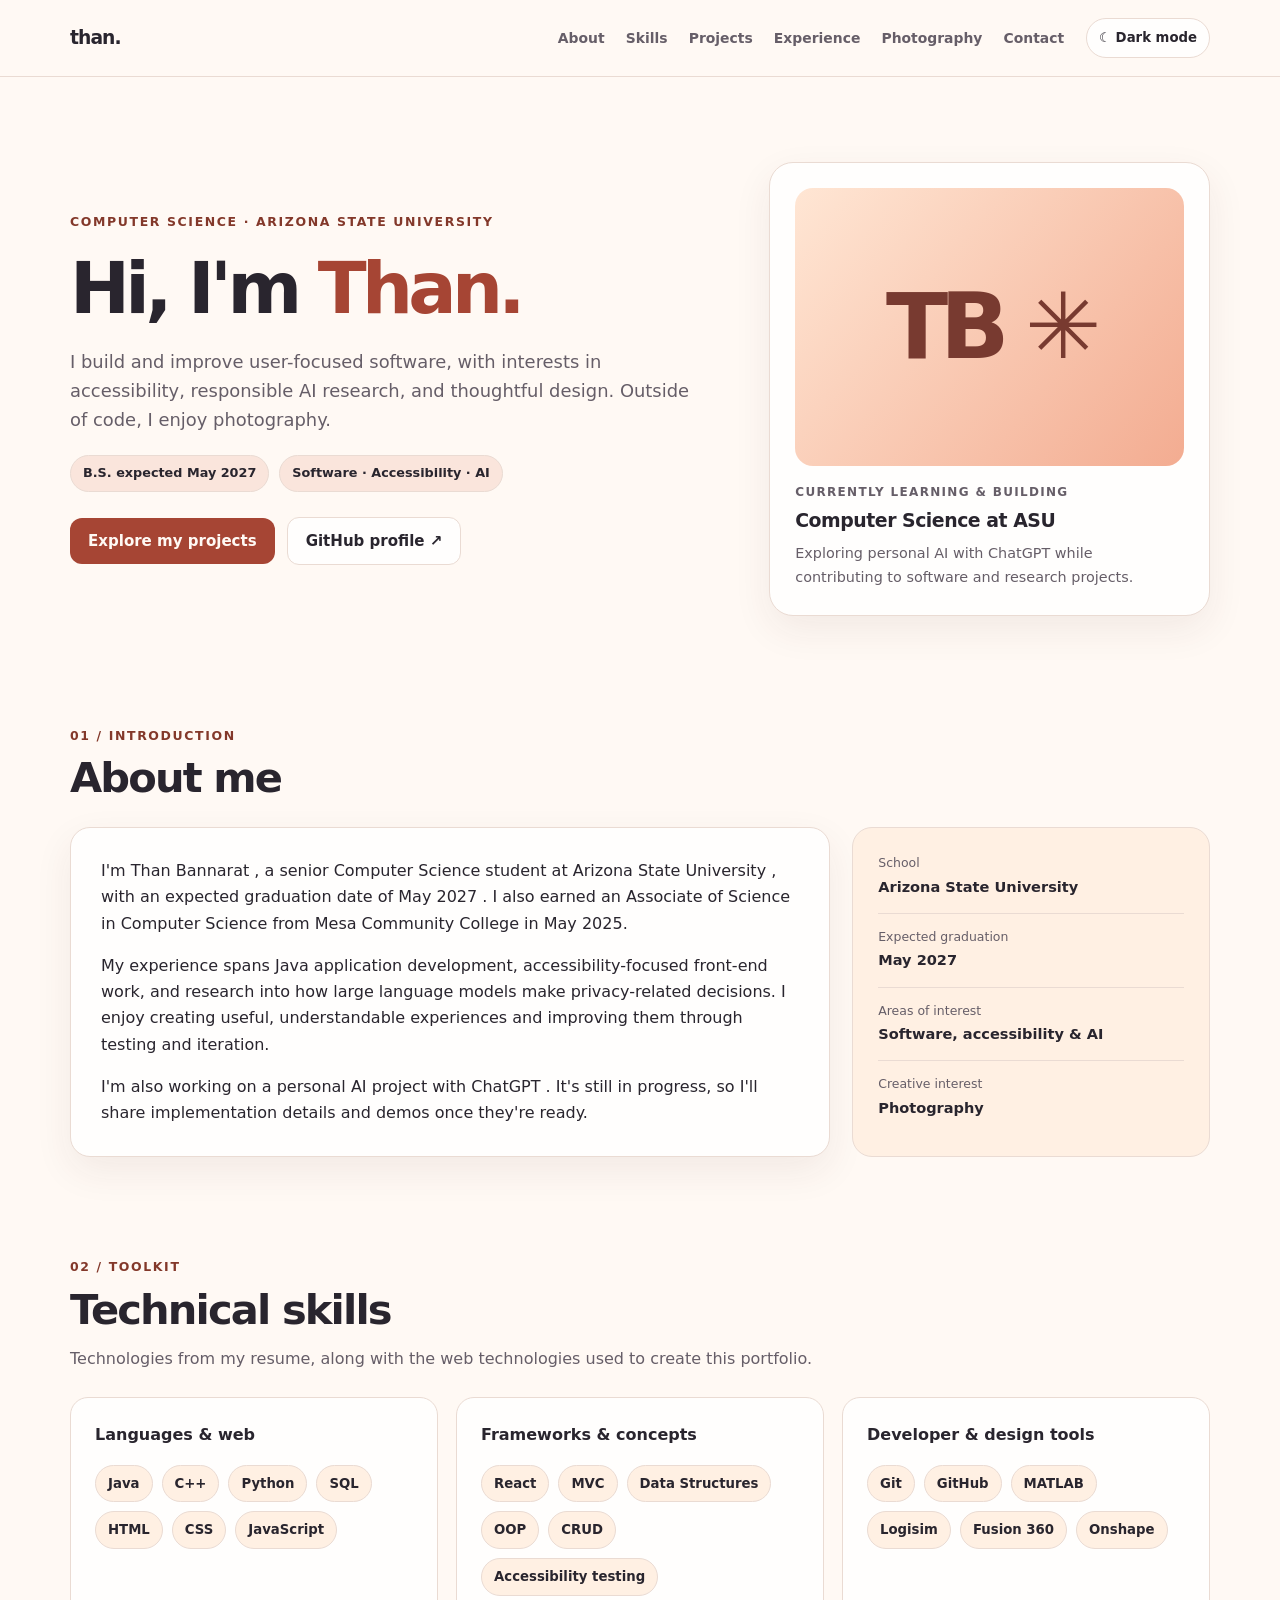
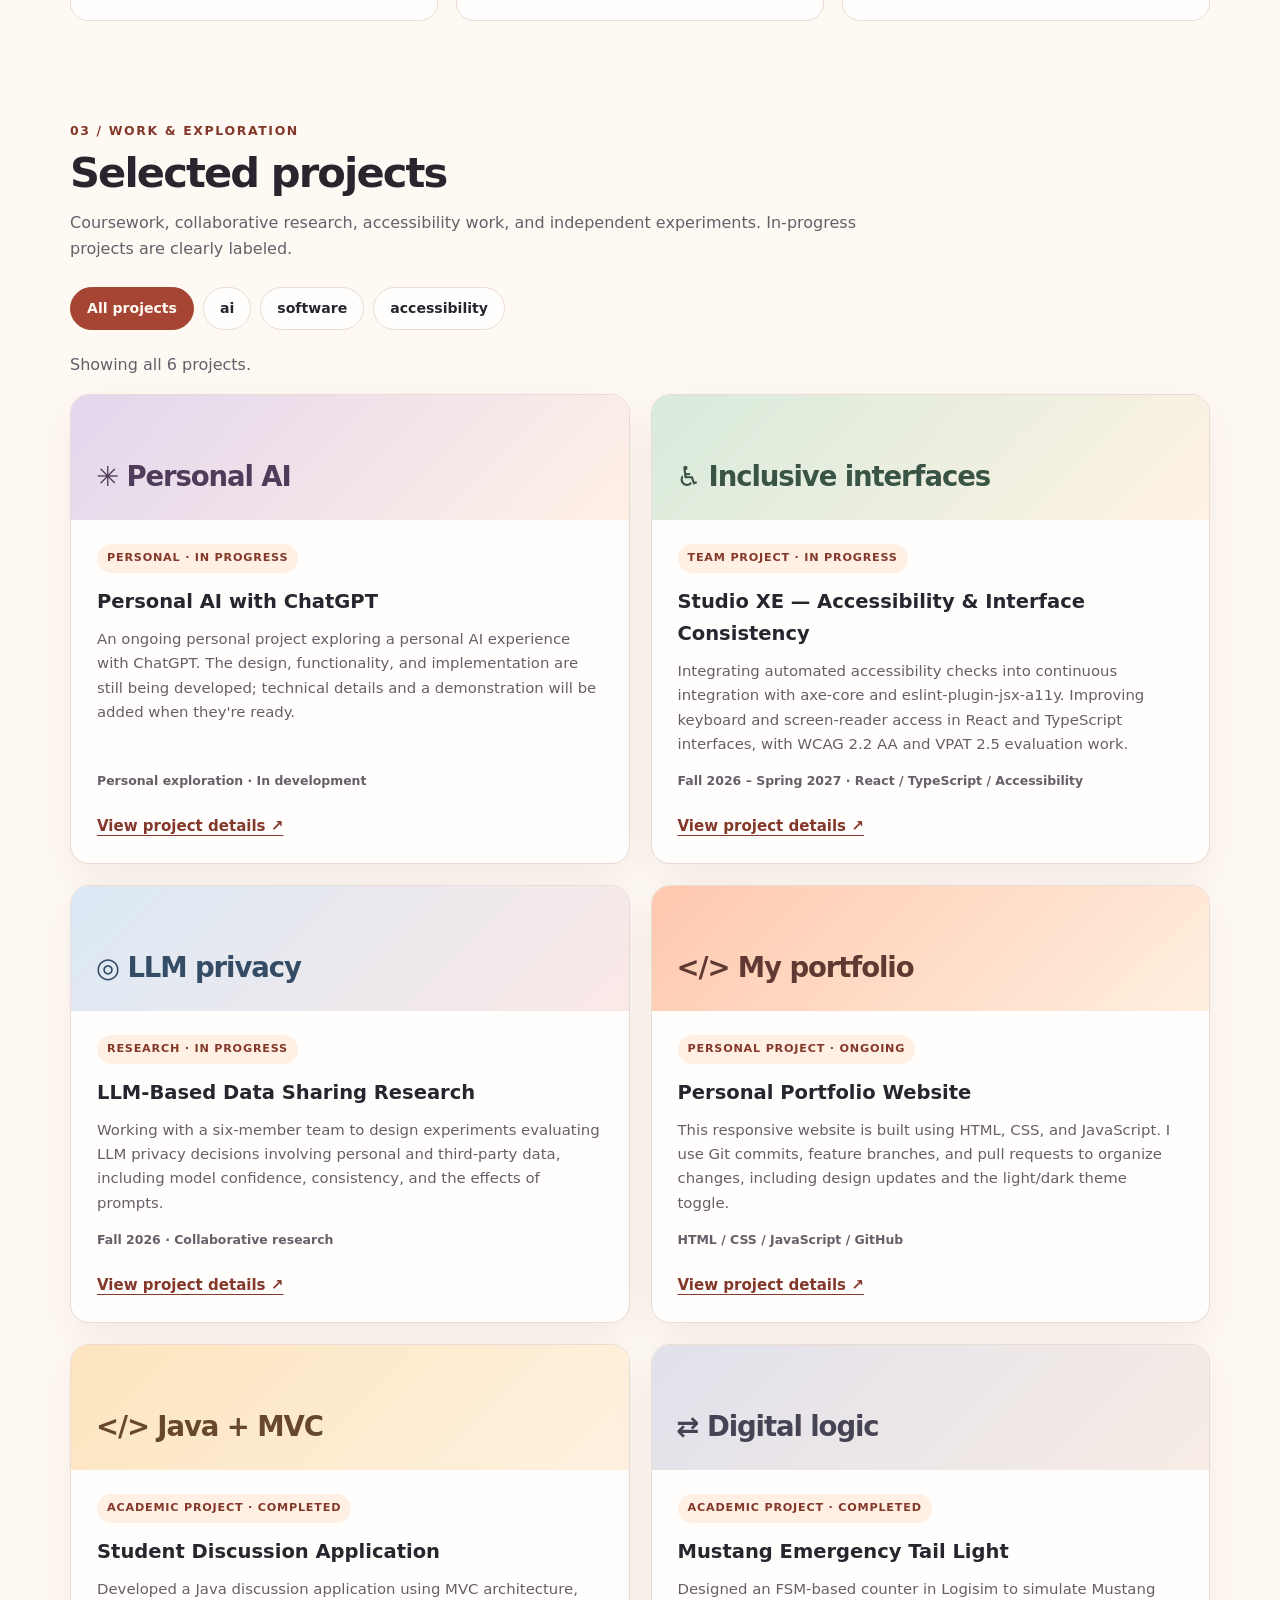
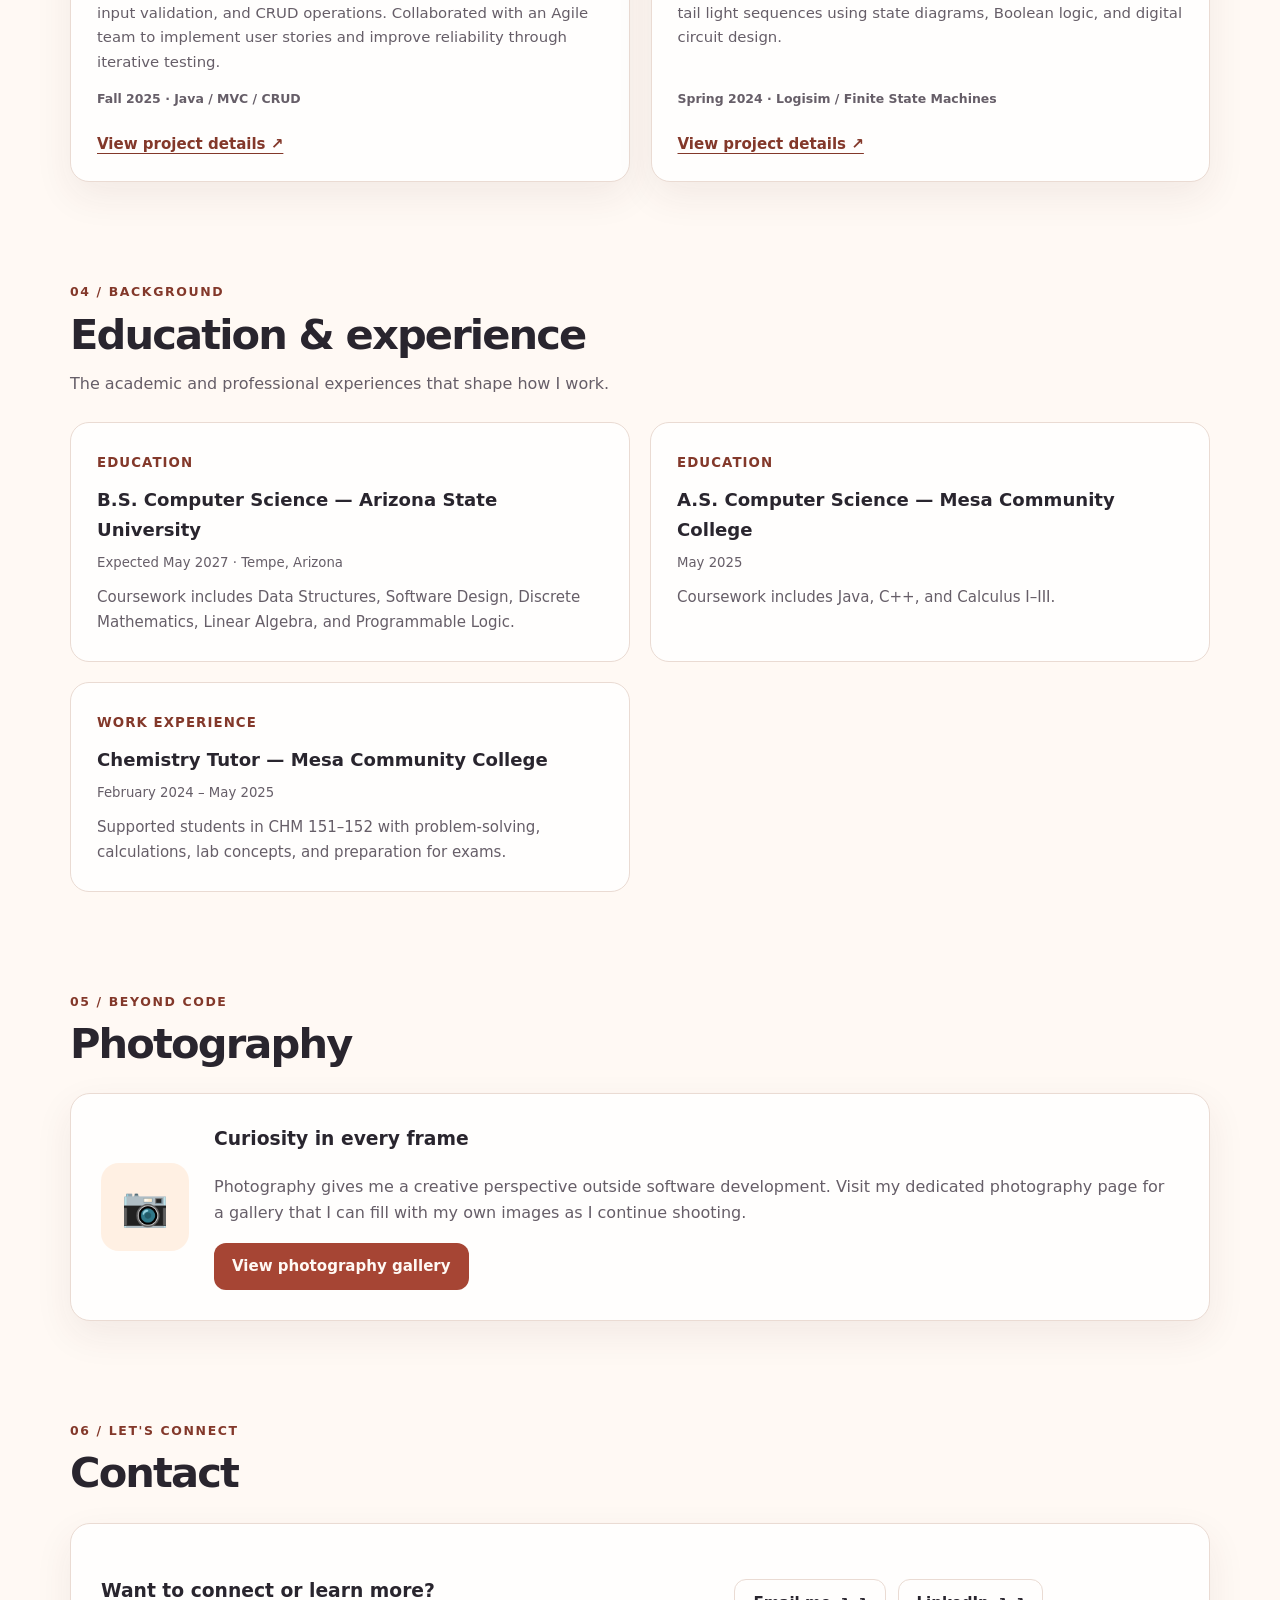
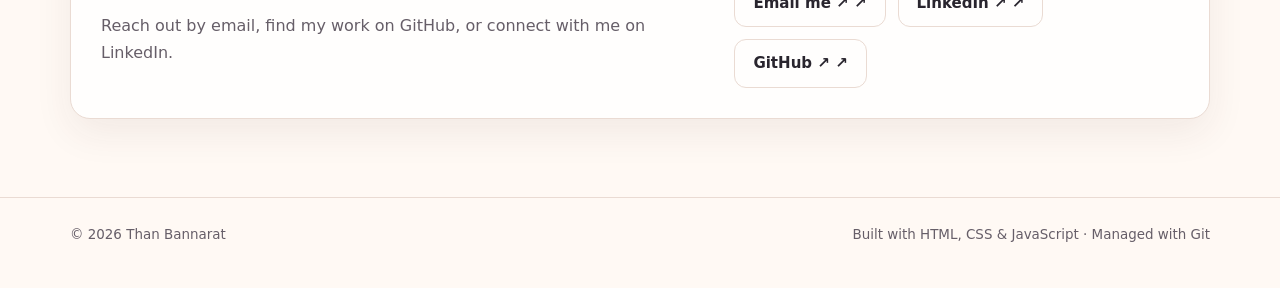
==== commit 6672a42a: "Add portfolio CMS, photography albums and project details" ====
--- a/index.html
+++ b/index.html
@@ -127,6 +127,20 @@
     @media (max-width: 770px) { .hero { grid-template-columns: 1fr; padding: 60px 0 42px; } .hero-card { max-width: 500px; } .about-grid, .projects-grid, .timeline { grid-template-columns: 1fr; } .skill-grid { grid-template-columns: 1fr; } .contact-panel { align-items: flex-start; flex-direction: column; } }
     @media (max-width: 520px) { .shell { width: min(100% - 36px, 1140px); } nav { gap: 8px 14px; flex-wrap: wrap; overflow: visible; } nav a { font-size: .8rem; } .hero { padding-top: 42px; } .section { padding-bottom: 38px; } .panel { padding: 22px; } .interests-panel { flex-direction: column; align-items: flex-start; } }
     @media (prefers-reduced-motion: reduce) { html { scroll-behavior: auto; } .button { transition: none; } }
+
+    .multiline { white-space: pre-line; }
+    .project-card { cursor:pointer; transition:transform .15s ease,box-shadow .15s ease; }
+    .project-card:hover { transform:translateY(-3px); box-shadow:0 17px 38px #4b28221f; }
+    .project-open { cursor:pointer; text-align:left; border:0; background:transparent; padding:9px 0 0; color:var(--accent-dark); font-size:.94rem; font-weight:800; text-decoration:underline; text-underline-offset:4px; margin-top:13px; }
+    .project-open:hover { color:var(--accent); }
+    .project-dialog { width:min(620px,calc(100% - 32px)); max-height:min(84vh,900px); color:var(--text); background:var(--surface); border:1px solid var(--line); border-radius:22px; padding:32px; box-shadow:0 18px 95px #0006; }
+    .project-dialog::backdrop { background:rgba(21,16,24,.7); }
+    .project-dialog h2 { font-size:clamp(1.5rem,4vw,2.1rem); line-height:1.16; margin:14px 0 7px; }
+    .project-dialog h3 { margin:22px 0 6px; }
+    .project-dialog p { color:var(--muted); }
+    .project-dialog .project-dialog-sub { font-size:.85rem; }
+    .dialog-close { display:block; margin-left:auto; border:1px solid var(--line); color:var(--text); background:var(--surface-alt); padding:8px 12px; border-radius:12px; cursor:pointer; }
+    @media (max-width:700px) { .project-dialog { padding:22px; } }
   </style>
 </head>
 <body>
@@ -134,225 +148,18 @@
   <div class="topbar">
     <div class="shell nav-inner">
       <a class="brand" href="#home" aria-label="Than Bannarat, back to top">than<span>.</span></a>
-      <nav aria-label="Main navigation">
-        <a href="#about">About</a>
-        <a href="#skills">Skills</a>
-        <a href="#projects">Projects</a>
-        <a href="#experience">Experience</a>
+      <nav id="main-nav" aria-label="Main navigation">
         <a href="photography.html">Photography ↗</a>
-        <a href="#contact">Contact</a>
       </nav>
       <button class="theme-button" id="theme-toggle" type="button" aria-label="Switch to dark mode" aria-pressed="false">☾ Dark mode</button>
     </div>
   </div>
 
-  <main id="main">
-    <header class="shell hero" id="home">
-      <div>
-        <div class="eyebrow">Computer Science · Arizona State University</div>
-        <h1>Hi, I'm <em>Than.</em></h1>
-        <p class="lead">I build and improve user-focused software, with interests in accessibility, responsible AI research, and thoughtful design. Outside of code, I enjoy photography.</p>
-        <div class="mini-row">
-          <span class="mini-pill">B.S. expected May 2027</span>
-          <span class="mini-pill">Software · Accessibility · AI</span>
-        </div>
-        <div class="actions">
-          <a class="button button-primary" href="#projects">Explore my projects ↗</a>
-          <a class="button button-secondary" href="https://github.com/tbannaraASU" target="_blank" rel="noopener noreferrer">GitHub profile ↗</a>
-        </div>
-      </div>
-      <div class="hero-card">
-        <div class="profile-art" role="img" aria-label="TB initials on a peach gradient">TB ✳</div>
-        <p class="card-label">Currently learning &amp; building</p>
-        <h2>Computer Science at ASU</h2>
-        <p>Exploring personal AI with ChatGPT while contributing to software and research projects.</p>
-      </div>
-    </header>
+  <main id="main"><div class="shell section">Loading portfolio…</div></main>
+  <dialog id="project-modal" class="project-dialog" aria-labelledby="project-dialog-title"><button id="project-close" class="dialog-close" type="button" aria-label="Close project details">✕ Close</button><div id="project-modal-content"></div></dialog>
 
-    <section class="shell section" id="about">
-      <div class="section-head"><div class="eyebrow">01 / Introduction</div><h2>About me</h2></div>
-      <div class="about-grid">
-        <div class="panel">
-          <p>I'm <strong>Than Bannarat</strong>, a senior Computer Science student at <strong>Arizona State University</strong>, with an expected graduation date of <strong>May 2027</strong>. I also earned an Associate of Science in Computer Science from Mesa Community College in May 2025.</p>
-          <p>My experience spans Java application development, accessibility-focused front-end work, and research into how large language models make privacy-related decisions. I enjoy creating useful, understandable experiences and improving them through testing and iteration.</p>
-          <p>I'm also working on a <strong>personal AI project with ChatGPT</strong>. It's still in progress, so I'll share implementation details and demos once they're ready.</p>
-        </div>
-        <aside class="quick-facts" aria-label="Quick facts">
-          <div class="fact"><small>School</small><strong>Arizona State University</strong></div>
-          <div class="fact"><small>Expected graduation</small><strong>May 2027</strong></div>
-          <div class="fact"><small>Areas of interest</small><strong>Software, accessibility &amp; AI</strong></div>
-          <div class="fact"><small>Creative interest</small><strong>Photography</strong></div>
-        </aside>
-      </div>
-    </section>
-
-    <section class="shell section" id="skills">
-      <div class="section-head"><div class="eyebrow">02 / Toolkit</div><h2>Technical skills</h2><p class="section-description">Technologies from my resume, along with the web technologies used to create this portfolio.</p></div>
-      <div class="skill-grid">
-        <div class="skill-group"><h3>Languages &amp; web</h3><div class="skill-list"><span class="skill">Java</span><span class="skill">C++</span><span class="skill">Python</span><span class="skill">SQL</span><span class="skill">HTML</span><span class="skill">CSS</span><span class="skill">JavaScript</span></div></div>
-        <div class="skill-group"><h3>Frameworks &amp; concepts</h3><div class="skill-list"><span class="skill">React</span><span class="skill">MVC</span><span class="skill">Data Structures</span><span class="skill">OOP</span><span class="skill">CRUD</span><span class="skill">Accessibility testing</span></div></div>
-        <div class="skill-group"><h3>Developer &amp; design tools</h3><div class="skill-list"><span class="skill">Git</span><span class="skill">GitHub</span><span class="skill">MATLAB</span><span class="skill">Logisim</span><span class="skill">Fusion 360</span><span class="skill">Onshape</span></div></div>
-      </div>
-    </section>
-
-    <section class="shell section" id="projects">
-      <div class="section-head"><div class="eyebrow">03 / Work &amp; exploration</div><h2>Selected projects</h2><p class="section-description">Coursework, collaborative research, accessibility work, and independent experiments. In-progress projects are clearly labeled.</p></div>
-      <div class="filters" role="group" aria-label="Filter projects">
-        <button class="filter-button" type="button" data-filter="all" aria-pressed="true">All projects</button>
-        <button class="filter-button" type="button" data-filter="software" aria-pressed="false">Software</button>
-        <button class="filter-button" type="button" data-filter="ai" aria-pressed="false">AI &amp; research</button>
-        <button class="filter-button" type="button" data-filter="accessibility" aria-pressed="false">Accessibility</button>
-      </div>
-      <p id="filter-summary" class="section-description" role="status" aria-live="polite">Showing all 6 projects.</p>
-      <div class="projects-grid">
-        <article class="project-card" data-category="ai software">
-          <div class="project-banner violet" aria-hidden="true">✳ Personal AI</div>
-          <div class="project-body">
-            <span class="status">Personal · In progress</span>
-            <h3>Personal AI with ChatGPT</h3>
-            <p>An ongoing personal project exploring a personal AI experience with ChatGPT. The design, functionality, and implementation are still being developed; technical details and a demonstration will be added when they're ready.</p>
-            <div class="project-meta">Personal exploration · In development</div>
-          </div>
-        </article>
-        <article class="project-card" data-category="accessibility software">
-          <div class="project-banner sage" aria-hidden="true">♿ Inclusive interfaces</div>
-          <div class="project-body">
-            <span class="status">Team project · In progress</span>
-            <h3>Studio XE — Accessibility &amp; Interface Consistency</h3>
-            <p>Integrating automated accessibility checks into continuous integration with axe-core and eslint-plugin-jsx-a11y. Improving keyboard and screen-reader access in React and TypeScript interfaces, with WCAG 2.2 AA and VPAT 2.5 evaluation work.</p>
-            <div class="project-meta">Fall 2026 – Spring 2027 · React / TypeScript / Accessibility</div>
-          </div>
-        </article>
-        <article class="project-card" data-category="ai">
-          <div class="project-banner blue" aria-hidden="true">◎ LLM privacy</div>
-          <div class="project-body">
-            <span class="status">Research · In progress</span>
-            <h3>LLM-Based Data Sharing Research</h3>
-            <p>Working with a six-member team to design experiments evaluating LLM privacy decisions involving personal and third-party data, including model confidence, consistency, and the effects of prompts.</p>
-            <div class="project-meta">Fall 2026 · Collaborative research</div>
-          </div>
-        </article>
-        <article class="project-card" data-category="software">
-          <div class="project-banner cream" aria-hidden="true">&lt;/&gt; Java + MVC</div>
-          <div class="project-body">
-            <span class="status">Academic project · Completed</span>
-            <h3>Student Discussion Application</h3>
-            <p>Developed a Java discussion application using MVC architecture, input validation, and CRUD operations. Collaborated with an Agile team to implement user stories and improve reliability through iterative testing.</p>
-            <div class="project-meta">Fall 2025 · Java / MVC / CRUD</div>
-          </div>
-        </article>
-        <article class="project-card" data-category="software">
-          <div class="project-banner" aria-hidden="true">&lt;/&gt; My portfolio</div>
-          <div class="project-body">
-            <span class="status">Personal project · Ongoing</span>
-            <h3>Personal Portfolio Website</h3>
-            <p>This responsive website is built using HTML, CSS, and JavaScript. I use Git commits, feature branches, and pull requests to organize changes, including design updates and the light/dark theme toggle.</p>
-            <div class="project-meta">HTML / CSS / JavaScript / GitHub</div>
-            <a class="project-link" href="https://github.com/tbannaraASU/personal-portfolio" target="_blank" rel="noopener noreferrer">View code on GitHub ↗</a>
-          </div>
-        </article>
-        <article class="project-card" data-category="software">
-          <div class="project-banner gray" aria-hidden="true">⇄ Digital logic</div>
-          <div class="project-body">
-            <span class="status">Academic project · Completed</span>
-            <h3>Mustang Emergency Tail Light</h3>
-            <p>Designed an FSM-based counter in Logisim to simulate Mustang tail light sequences using state diagrams, Boolean logic, and digital circuit design.</p>
-            <div class="project-meta">Spring 2024 · Logisim / Finite State Machines</div>
-          </div>
-        </article>
-      </div>
-    </section>
-
-    <section class="shell section" id="experience">
-      <div class="section-head"><div class="eyebrow">04 / Background</div><h2>Education &amp; experience</h2><p class="section-description">The academic and professional experiences that shape how I work.</p></div>
-      <div class="timeline">
-        <article class="timeline-item">
-          <small>Education</small><h3>B.S. Computer Science — Arizona State University</h3>
-          <div class="date">Expected May 2027 · Tempe, Arizona</div>
-          <p>Coursework includes Data Structures, Software Design, Discrete Mathematics, Linear Algebra, and Programmable Logic.</p>
-        </article>
-        <article class="timeline-item">
-          <small>Education</small><h3>A.S. Computer Science — Mesa Community College</h3>
-          <div class="date">May 2025</div>
-          <p>Coursework includes Java, C++, and Calculus I–III.</p>
-        </article>
-        <article class="timeline-item">
-          <small>Work experience</small><h3>Chemistry Tutor — Mesa Community College</h3>
-          <div class="date">February 2024 – May 2025</div>
-          <p>Supported students in CHM 151–152 with problem-solving, calculations, lab concepts, and preparation for exams.</p>
-        </article>
-        <article class="timeline-item">
-          <small>How I work</small><h3>Collaboration, testing &amp; communication</h3>
-          <div class="date">Across academic and team projects</div>
-          <p>Experience collaborating on software features, testing iteratively, improving accessibility, and explaining technical concepts clearly.</p>
-        </article>
-      </div>
-    </section>
-
-    <section class="shell section" id="interests">
-      <div class="section-head"><div class="eyebrow">05 / Beyond code</div><h2>Photography</h2></div>
-      <div class="panel interests-panel">
-        <div class="camera-icon" aria-hidden="true">📷</div>
-        <div class="photography-intro">
-          <h3>Curiosity in every frame</h3>
-          <p>Photography gives me a creative perspective outside software development. Visit my dedicated photography page for a gallery that I can fill with my own images as I continue shooting.</p>
-          <a class="button button-primary photography-cta" href="photography.html">View photography gallery <span aria-hidden="true">↗</span></a>
-        </div>
-      </div>
-    </section>
-
-    <section class="shell section" id="contact">
-      <div class="section-head"><div class="eyebrow">06 / Let's connect</div><h2>Contact</h2></div>
-      <div class="panel contact-panel">
-        <div><h3>Want to connect or learn more?</h3><p>Reach out by email, find my work on GitHub, or connect with me on LinkedIn.</p></div>
-        <div class="actions">
-          <a class="button button-primary" href="mailto:bannathan8@gmail.com">Email me ↗</a>
-          <a class="button button-secondary" href="https://www.linkedin.com/in/thanbannarat" target="_blank" rel="noopener noreferrer">LinkedIn ↗</a>
-          <a class="button button-secondary" href="https://github.com/tbannaraASU" target="_blank" rel="noopener noreferrer">GitHub ↗</a>
-        </div>
-      </div>
-    </section>
-  </main>
-
-  <footer class="footer"><div class="shell footer-inner"><span>© <span id="year">2026</span> Than Bannarat</span><span>Built with HTML, CSS &amp; JavaScript · Managed with Git</span></div></footer>
-  <script>
-    const root = document.documentElement;
-    const themeButton = document.getElementById('theme-toggle');
-    const themeKey = 'portfolio-theme';
-    let storedTheme = null;
-    try { storedTheme = localStorage.getItem(themeKey); } catch (_) { /* Local preview may disable storage. */ }
-    function applyTheme(theme) {
-      const dark = theme === 'dark';
-      root.dataset.theme = dark ? 'dark' : 'light';
-      themeButton.textContent = dark ? '☀ Light mode' : '☾ Dark mode';
-      themeButton.setAttribute('aria-pressed', String(dark));
-      themeButton.setAttribute('aria-label', dark ? 'Switch to light mode' : 'Switch to dark mode');
-    }
-    applyTheme(storedTheme === 'dark' ? 'dark' : 'light');
-    themeButton.addEventListener('click', () => {
-      const nextTheme = root.dataset.theme === 'dark' ? 'light' : 'dark';
-      applyTheme(nextTheme);
-      try { localStorage.setItem(themeKey, nextTheme); } catch (_) { /* Toggle still works. */ }
-    });
-    const filterButtons = Array.from(document.querySelectorAll('[data-filter]'));
-    const projectCards = Array.from(document.querySelectorAll('.project-card[data-category]'));
-    const filterSummary = document.getElementById('filter-summary');
-    filterButtons.forEach(button => {
-      button.addEventListener('click', () => {
-        const filter = button.dataset.filter;
-        filterButtons.forEach(item => item.setAttribute('aria-pressed', String(item === button)));
-        let visible = 0;
-        projectCards.forEach(card => {
-          const show = filter === 'all' || card.dataset.category.split(' ').includes(filter);
-          card.hidden = !show;
-          if (show) visible++;
-        });
-        filterSummary.textContent = filter === 'all'
-          ? `Showing all ${visible} projects.`
-          : `Showing ${visible} ${button.textContent.trim().toLowerCase()} ${visible === 1 ? 'project' : 'projects'}.`;
-      });
-    });
-    document.getElementById('year').textContent = String(new Date().getFullYear());
-  </script>
+  <footer class="footer" id="site-footer"><div class="shell footer-inner"><span id="footer-left">© <span id="year">2026</span> Than Bannarat</span><span id="footer-right">Built with HTML, CSS &amp; JavaScript · Managed with Git</span></div></footer>
+  <script src="data/portfolio-data.js"></script>
+  <script src="portfolio.js"></script>
 </body>
 </html>
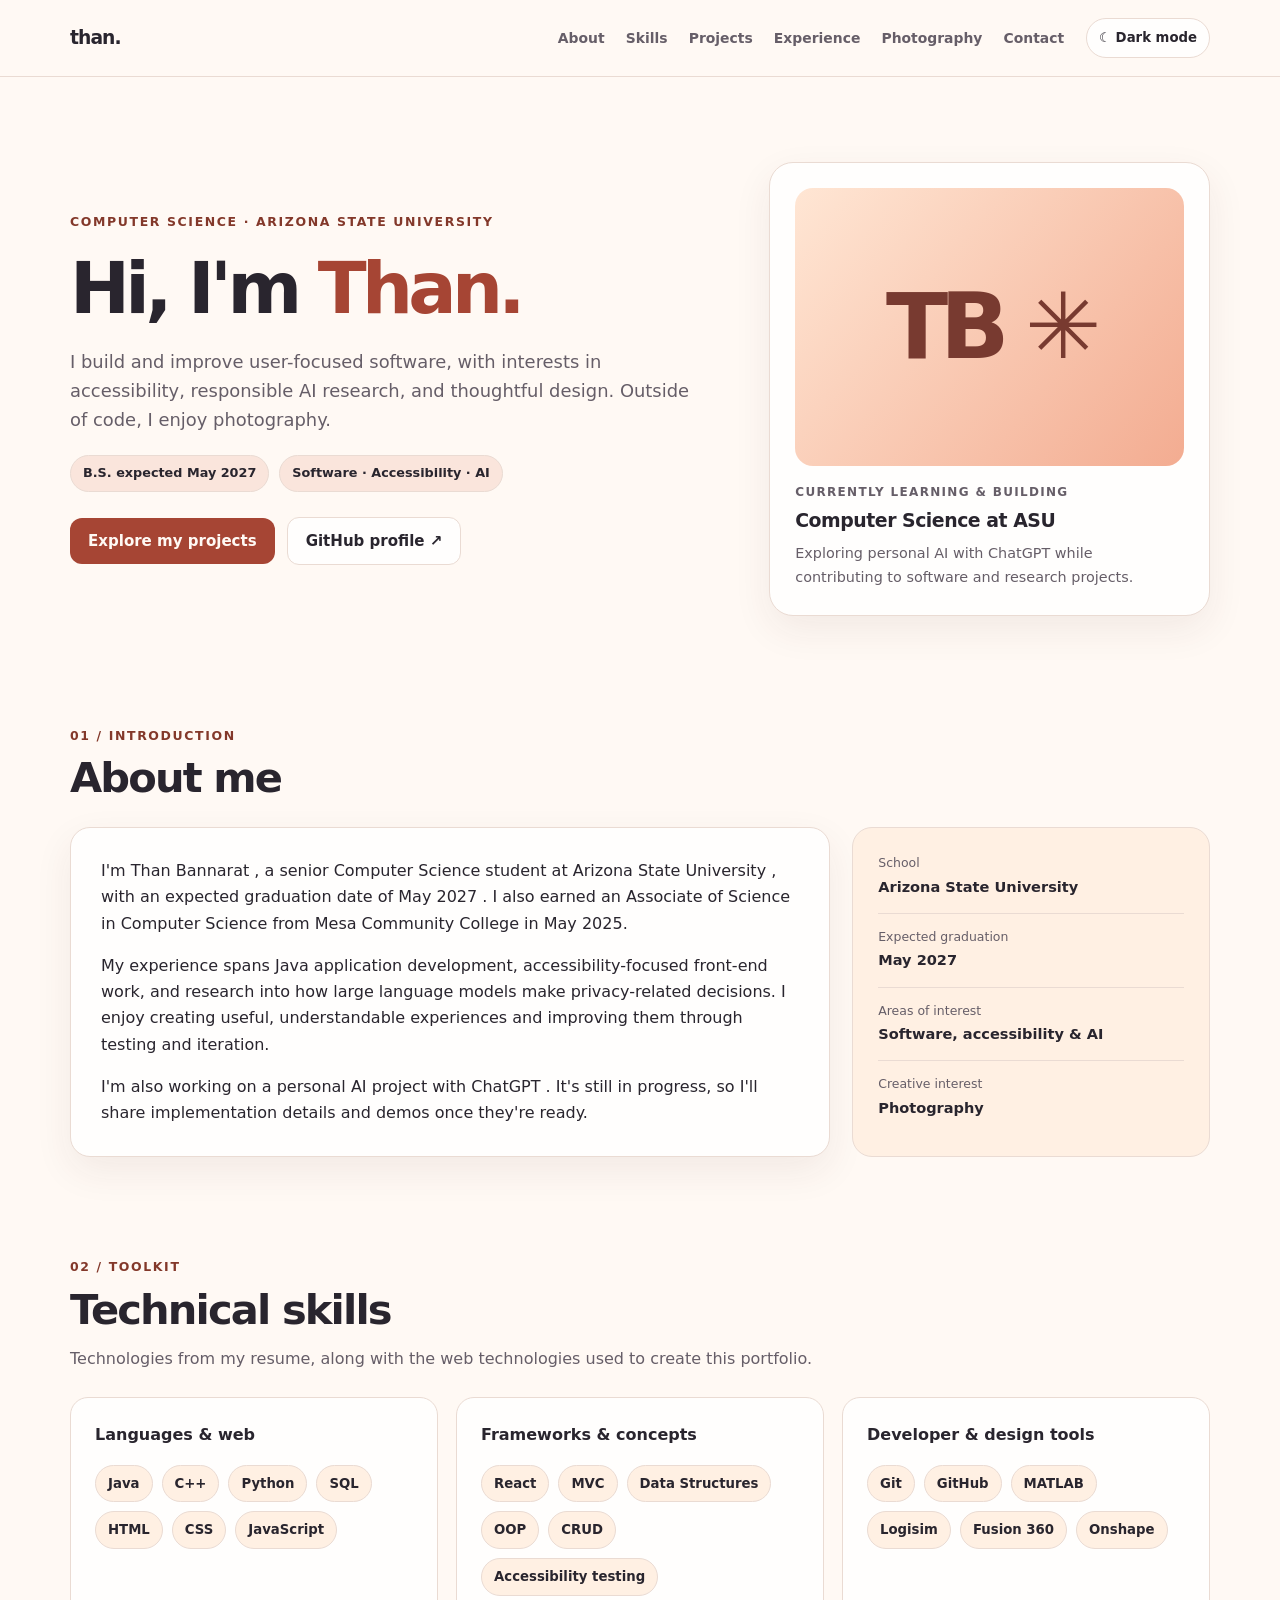
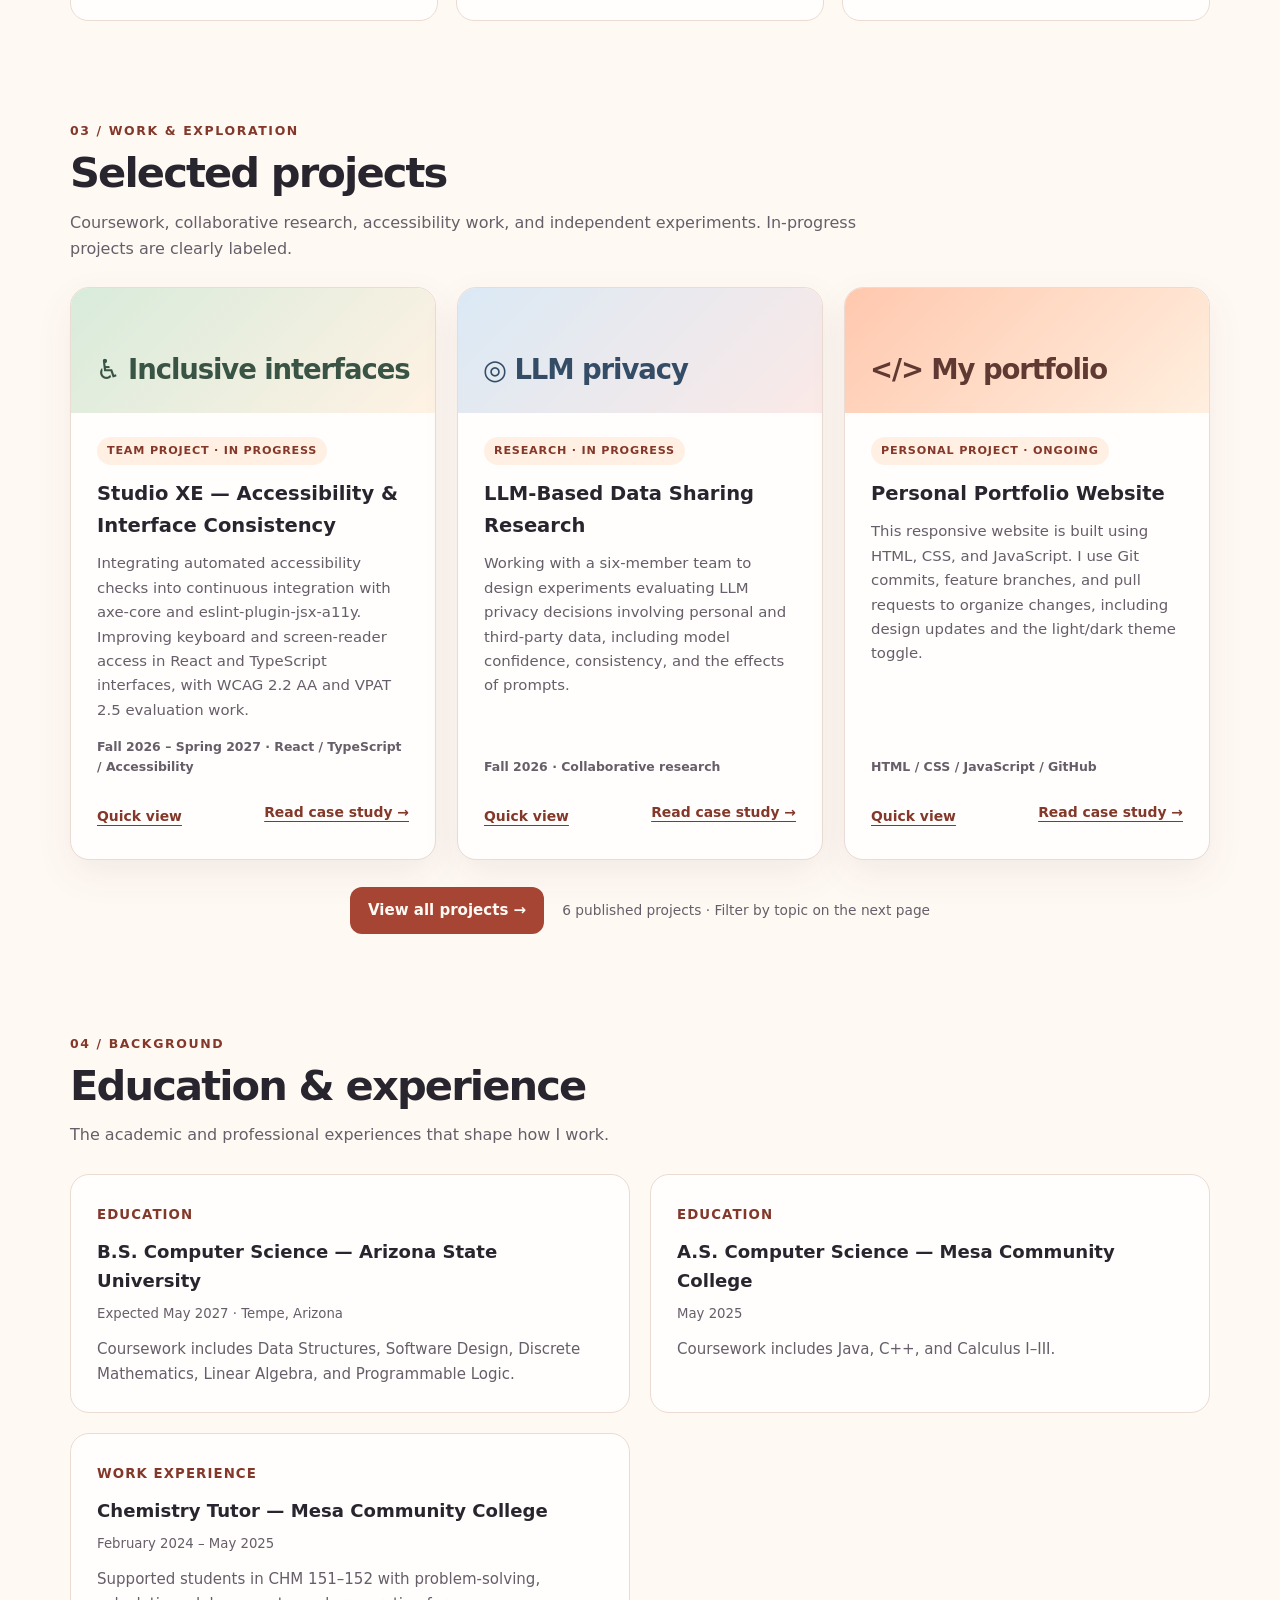
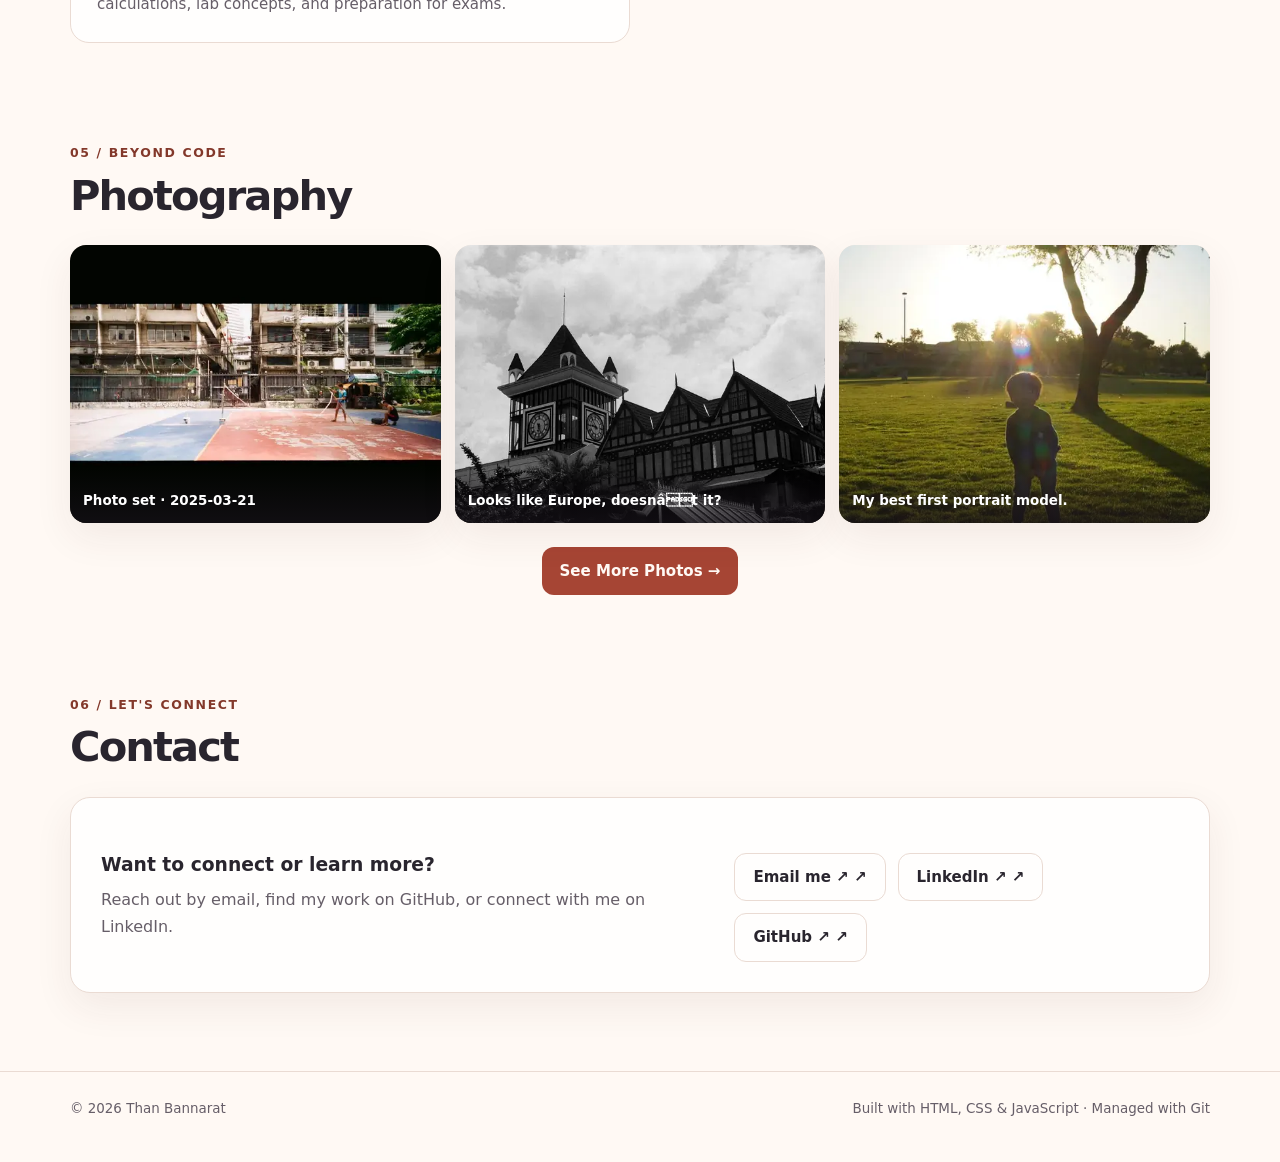
==== commit 0b3956e7: "Add featured photos, mobile improvements and SEO" ====
--- a/index.html
+++ b/index.html
@@ -1,147 +1,29 @@
 <!DOCTYPE html>
 <html lang="en">
 <head>
+<meta name="description" content="Software engineering, accessibility, and research projects by Than Bannarat, Computer Science student at Arizona State University.">
+<meta property="og:type" content="website">
+<meta property="og:site_name" content="Than Bannarat">
+<meta property="og:title" content="Than Bannarat — Computer Science Portfolio">
+<meta property="og:description" content="Software engineering, accessibility, and research projects by Than Bannarat, Computer Science student at Arizona State University.">
+<meta property="og:image" content="https://tbannaraasu.github.io/personal-portfolio/assets/social-preview.png">
+<meta property="og:image:width" content="1200">
+<meta property="og:image:height" content="630">
+<meta name="twitter:card" content="summary_large_image">
+<meta name="twitter:title" content="Than Bannarat — Computer Science Portfolio">
+<meta name="twitter:description" content="Software engineering, accessibility, and research projects by Than Bannarat, Computer Science student at Arizona State University.">
+<meta name="twitter:image" content="https://tbannaraasu.github.io/personal-portfolio/assets/social-preview.png">
+<link rel="icon" href="assets/favicon.svg" type="image/svg+xml">
+<link rel="icon" href="assets/favicon-32.png" sizes="32x32" type="image/png">
+<link rel="apple-touch-icon" href="assets/apple-touch-icon.png">
+
   <meta charset="UTF-8">
   <meta name="viewport" content="width=device-width, initial-scale=1">
-  <meta name="description" content="Than Bannarat is a Computer Science student at Arizona State University with experience in software development, accessibility, LLM research, and personal AI projects.">
+  
   <meta name="theme-color" content="#fff9f4">
   <title>Than Bannarat — Computer Science Portfolio</title>
-  <style>
-    :root {
-      color-scheme: light;
-      --background: #fff9f4;
-      --surface: #fffefd;
-      --surface-alt: #fff0e3;
-      --text: #29252e;
-      --muted: #665e68;
-      --accent: #a64534;
-      --accent-dark: #83382a;
-      --line: #eadbd3;
-      --shadow: 0 14px 38px rgba(74, 44, 40, .075);
-      --hero-light: #ffe8d8;
-      --badge-bg: #fae5dc;
-    }
-    :root[data-theme="dark"] {
-      color-scheme: dark;
-      --background: #1d1a23;
-      --surface: #282530;
-      --surface-alt: #362b30;
-      --text: #fbf0e9;
-      --muted: #c9bbb8;
-      --accent: #ffb599;
-      --accent-dark: #ffd2bd;
-      --line: #4a4149;
-      --shadow: 0 14px 38px rgba(0, 0, 0, .24);
-      --hero-light: #392c32;
-      --badge-bg: #3d3033;
-    }
-    * { box-sizing: border-box; }
-    html { scroll-behavior: smooth; }
-    body { margin: 0; background: var(--background); color: var(--text); font: 16px/1.64 system-ui, -apple-system, BlinkMacSystemFont, "Segoe UI", sans-serif; }
-    a { color: inherit; }
-    button { font: inherit; }
-    a:focus-visible, button:focus-visible { outline: 3px solid var(--accent); outline-offset: 4px; }
-    [hidden] { display: none !important; }
-    .skip-link { position: absolute; top: -100px; left: 18px; z-index: 100; padding: 10px 15px; background: var(--surface); color: var(--text); }
-    .skip-link:focus { top: 12px; }
-    .shell { width: min(100% - 48px, 1140px); margin-inline: auto; }
-    .topbar { position: sticky; top: 0; z-index: 20; background: var(--background); border-bottom: 1px solid var(--line); }
-    .nav-inner { min-height: 76px; display: flex; align-items: center; gap: 22px; }
-    .brand { font-weight: 850; font-size: 1.17rem; text-decoration: none; letter-spacing: -.05em; white-space: nowrap; margin-right: auto; }
-    .brand span { color: var(--accent); }
-    nav { display: flex; gap: clamp(9px, 1.65vw, 22px); align-items: center; }
-    nav a { text-decoration: none; color: var(--muted); font-weight: 650; font-size: .87rem; white-space: nowrap; }
-    nav a:hover { color: var(--accent); }
-    .theme-button { cursor: pointer; background: var(--surface); border: 1px solid var(--line); border-radius: 100px; padding: 8px 12px; color: var(--text); font-weight: 750; font-size: .83rem; white-space: nowrap; }
-    .theme-button:hover { background: var(--surface-alt); }
-    .hero { padding: 85px 0 68px; display: grid; grid-template-columns: 1.18fr .82fr; gap: 65px; align-items: center; }
-    .eyebrow { color: var(--accent-dark); font-size: .78rem; text-transform: uppercase; letter-spacing: .13em; font-weight: 850; }
-    h1, h2, h3, p { margin-top: 0; }
-    h1 { font-size: clamp(2.8rem, 5.6vw, 5rem); line-height: 1.075; letter-spacing: -.065em; margin: 17px 0 20px; }
-    h1 em { font-style: normal; color: var(--accent); }
-    .lead { max-width: 640px; font-size: 1.12rem; color: var(--muted); }
-    .actions { display: flex; flex-wrap: wrap; align-items: center; gap: 12px; margin-top: 25px; }
-    .button { display: inline-flex; align-items: center; justify-content: center; gap: 8px; padding: 11px 18px; border-radius: 12px; text-decoration: none; font-size: .94rem; font-weight: 750; transition: transform .15s ease; }
-    .button:hover { transform: translateY(-2px); }
-    .button-primary { background: var(--accent); color: var(--background); }
-    .button-secondary { background: var(--surface); border: 1px solid var(--line); }
-    .hero-card { padding: 25px; border: 1px solid var(--line); border-radius: 24px; background: var(--surface); box-shadow: var(--shadow); }
-    .profile-art { background: linear-gradient(130deg, #ffe6d4, #f3ac91); color: #783a30; border-radius: 18px; aspect-ratio: 1.4; display: grid; place-items: center; font-size: clamp(3.4rem, 9vw, 5.7rem); letter-spacing: -.09em; font-weight: 850; }
-    .hero-card .card-label { margin: 17px 0 3px; color: var(--muted); font-size: .75rem; text-transform: uppercase; letter-spacing: .11em; font-weight: 850; }
-    .hero-card h2 { font-size: 1.18rem; letter-spacing: -.025em; margin: 0 0 6px; }
-    .hero-card p:last-child { color: var(--muted); font-size: .9rem; margin: 0; }
-    .mini-row { display: flex; flex-wrap: wrap; gap: 10px; margin-top: 20px; }
-    .mini-pill { padding: 7px 12px; background: var(--badge-bg); border: 1px solid var(--line); border-radius: 99px; font-size: .8rem; font-weight: 750; }
-    .section { scroll-margin-top: 110px; padding: 42px 0 58px; }
-    .section-head { max-width: 800px; margin-bottom: 25px; }
-    .section h2 { font-size: clamp(2rem, 4vw, 2.6rem); letter-spacing: -.045em; line-height: 1.16; margin: 8px 0 12px; }
-    .section-description { color: var(--muted); }
-    .panel { background: var(--surface); border: 1px solid var(--line); border-radius: 20px; padding: 30px; box-shadow: var(--shadow); }
-    .panel p:last-child { margin-bottom: 0; }
-    .about-grid { display: grid; grid-template-columns: 1.36fr .64fr; gap: 22px; }
-    .quick-facts { padding: 25px; border-radius: 20px; background: var(--surface-alt); border: 1px solid var(--line); }
-    .fact { padding-bottom: 13px; margin-bottom: 13px; border-bottom: 1px solid var(--line); }
-    .fact:last-child { border: 0; padding: 0; margin: 0; }
-    .fact small { display: block; color: var(--muted); font-size: .78rem; }
-    .fact strong { font-size: .91rem; }
-    .skill-grid { display: grid; grid-template-columns: repeat(3, 1fr); gap: 18px; }
-    .skill-group { padding: 24px; background: var(--surface); border: 1px solid var(--line); border-radius: 18px; }
-    .skill-group h3 { font-size: 1rem; margin-bottom: 16px; }
-    .skill-list { display: flex; flex-wrap: wrap; gap: 9px; }
-    .skill { padding: 7px 12px; background: var(--surface-alt); border: 1px solid var(--line); border-radius: 99px; font-weight: 700; font-size: .83rem; }
-    .filters { display: flex; flex-wrap: wrap; gap: 9px; margin-bottom: 22px; }
-    .filter-button { cursor: pointer; color: var(--text); background: var(--surface); border: 1px solid var(--line); border-radius: 99px; padding: 9px 16px; font-size: .88rem; font-weight: 700; }
-    .filter-button[aria-pressed="true"] { background: var(--accent); color: var(--background); border-color: var(--accent); }
-    .projects-grid { display: grid; grid-template-columns: repeat(2, minmax(0, 1fr)); gap: 21px; }
-    .project-card { display: flex; flex-direction: column; overflow: hidden; border-radius: 19px; background: var(--surface); border: 1px solid var(--line); box-shadow: var(--shadow); }
-    .project-banner { min-height: 125px; display: flex; align-items: flex-end; padding: 21px 25px; background: linear-gradient(135deg, #ffc8ae, #ffefdf); color: #603a32; font-size: clamp(1.3rem, 2.4vw, 1.72rem); font-weight: 850; letter-spacing: -.04em; }
-    .project-banner.violet { background: linear-gradient(135deg, #e3d6ed, #fff1e6); color: #4d3c5a; }
-    .project-banner.sage { background: linear-gradient(135deg, #d8ebdb, #fff2e4); color: #395345; }
-    .project-banner.blue { background: linear-gradient(135deg, #dbe9f5, #fbe9e7); color: #344c66; }
-    .project-banner.cream { background: linear-gradient(135deg, #fce5be, #fff1e0); color: #67482c; }
-    .project-banner.gray { background: linear-gradient(135deg, #e1e1eb, #f7ece5); color: #464454; }
-    .project-body { padding: 24px 26px 25px; display: flex; flex-direction: column; flex: 1; }
-    .status { align-self: flex-start; margin-bottom: 13px; padding: 5px 10px; border-radius: 99px; background: var(--surface-alt); color: var(--accent-dark); text-transform: uppercase; letter-spacing: .07em; font-weight: 800; font-size: .7rem; }
-    .project-body h3 { font-size: 1.22rem; margin: 0 0 9px; }
-    .project-body p { color: var(--muted); font-size: .93rem; }
-    .project-meta { margin-top: auto; font-size: .78rem; font-weight: 750; color: var(--muted); }
-    .project-link { display: inline-block; color: var(--accent-dark); font-weight: 750; text-underline-offset: 4px; margin-top: 13px; }
-    .project-link:hover { color: var(--accent); }
-    .timeline { display: grid; grid-template-columns: 1fr 1fr; gap: 20px; }
-    .timeline-item { background: var(--surface); border: 1px solid var(--line); border-radius: 19px; padding: 26px; }
-    .timeline-item small { color: var(--accent-dark); font-weight: 800; text-transform: uppercase; letter-spacing: .08em; }
-    .timeline-item h3 { margin: 10px 0 7px; font-size: 1.13rem; }
-    .timeline-item p { color: var(--muted); margin: 0; font-size: .94rem; }
-    .timeline-item .date { color: var(--muted); font-size: .83rem; margin-bottom: 12px; }
-    .interests-panel { display: flex; align-items: center; gap: 25px; }
-    .camera-icon { width: 88px; height: 88px; flex: 0 0 auto; border-radius: 18px; background: var(--surface-alt); display: grid; place-items: center; font-size: 2.4rem; }
-    .interests-panel p { color: var(--muted); margin: 0; }
-    .photography-intro { flex: 1; }
-    .photography-cta { margin-top: 17px; }
-    .contact-panel { display: flex; align-items: center; justify-content: space-between; gap: 24px; }
-    .contact-panel h3 { margin-bottom: 7px; }
-    .contact-panel p { color: var(--muted); margin: 0; }
-    .footer { margin-top: 20px; padding: 26px 0 42px; border-top: 1px solid var(--line); font-size: .84rem; color: var(--muted); }
-    .footer-inner { display: flex; flex-wrap: wrap; justify-content: space-between; gap: 14px; }
-    @media (max-width: 1000px) { .nav-inner { flex-wrap: wrap; padding: 12px 0; row-gap: 8px; } nav { order: 3; flex-basis: 100%; gap: 18px; overflow-x: auto; padding-bottom: 4px; } .hero { gap: 25px; } }
-    @media (max-width: 770px) { .hero { grid-template-columns: 1fr; padding: 60px 0 42px; } .hero-card { max-width: 500px; } .about-grid, .projects-grid, .timeline { grid-template-columns: 1fr; } .skill-grid { grid-template-columns: 1fr; } .contact-panel { align-items: flex-start; flex-direction: column; } }
-    @media (max-width: 520px) { .shell { width: min(100% - 36px, 1140px); } nav { gap: 8px 14px; flex-wrap: wrap; overflow: visible; } nav a { font-size: .8rem; } .hero { padding-top: 42px; } .section { padding-bottom: 38px; } .panel { padding: 22px; } .interests-panel { flex-direction: column; align-items: flex-start; } }
-    @media (prefers-reduced-motion: reduce) { html { scroll-behavior: auto; } .button { transition: none; } }
-
-    .multiline { white-space: pre-line; }
-    .project-card { cursor:pointer; transition:transform .15s ease,box-shadow .15s ease; }
-    .project-card:hover { transform:translateY(-3px); box-shadow:0 17px 38px #4b28221f; }
-    .project-open { cursor:pointer; text-align:left; border:0; background:transparent; padding:9px 0 0; color:var(--accent-dark); font-size:.94rem; font-weight:800; text-decoration:underline; text-underline-offset:4px; margin-top:13px; }
-    .project-open:hover { color:var(--accent); }
-    .project-dialog { width:min(620px,calc(100% - 32px)); max-height:min(84vh,900px); color:var(--text); background:var(--surface); border:1px solid var(--line); border-radius:22px; padding:32px; box-shadow:0 18px 95px #0006; }
-    .project-dialog::backdrop { background:rgba(21,16,24,.7); }
-    .project-dialog h2 { font-size:clamp(1.5rem,4vw,2.1rem); line-height:1.16; margin:14px 0 7px; }
-    .project-dialog h3 { margin:22px 0 6px; }
-    .project-dialog p { color:var(--muted); }
-    .project-dialog .project-dialog-sub { font-size:.85rem; }
-    .dialog-close { display:block; margin-left:auto; border:1px solid var(--line); color:var(--text); background:var(--surface-alt); padding:8px 12px; border-radius:12px; cursor:pointer; }
-    @media (max-width:700px) { .project-dialog { padding:22px; } }
-  </style>
+  <link rel="stylesheet" href="portfolio-site.css">
+  <link rel="stylesheet" href="projects.css">
 </head>
 <body>
   <a href="#main" class="skip-link">Skip to content</a>
@@ -151,15 +33,18 @@
       <nav id="main-nav" aria-label="Main navigation">
         <a href="photography.html">Photography ↗</a>
       </nav>
+      <button id="nav-toggle" class="nav-toggle" type="button" aria-controls="main-nav" aria-expanded="false" aria-label="Toggle navigation">☰ Menu</button>
       <button class="theme-button" id="theme-toggle" type="button" aria-label="Switch to dark mode" aria-pressed="false">☾ Dark mode</button>
     </div>
   </div>
 
   <main id="main"><div class="shell section">Loading portfolio…</div></main>
-  <dialog id="project-modal" class="project-dialog" aria-labelledby="project-dialog-title"><button id="project-close" class="dialog-close" type="button" aria-label="Close project details">✕ Close</button><div id="project-modal-content"></div></dialog>
+  <dialog id="project-modal" class="project-dialog" aria-labelledby="project-dialog-title"><button id="project-close" class="dialog-close" type="button" aria-label="Close project details">✕ Close</button><div class="project-dialog-inner"><div id="project-modal-content"></div></div></dialog>
 
   <footer class="footer" id="site-footer"><div class="shell footer-inner"><span id="footer-left">© <span id="year">2026</span> Than Bannarat</span><span id="footer-right">Built with HTML, CSS &amp; JavaScript · Managed with Git</span></div></footer>
   <script src="data/portfolio-data.js"></script>
+  <script src="data/gallery-data.js"></script>
   <script src="portfolio.js"></script>
+  <script src="site-ui.js"></script>
 </body>
 </html>
--- a/portfolio-site.css
+++ b/portfolio-site.css
@@ -0,0 +1,198 @@
+  :root {
+    color-scheme: light;
+    --background: #fff9f4;
+    --surface: #fffefd;
+    --surface-alt: #fff0e3;
+    --text: #29252e;
+    --muted: #665e68;
+    --accent: #a64534;
+    --accent-dark: #83382a;
+    --line: #eadbd3;
+    --shadow: 0 14px 38px rgba(74, 44, 40, .075);
+    --hero-light: #ffe8d8;
+    --badge-bg: #fae5dc;
+  }
+  :root[data-theme="dark"] {
+    color-scheme: dark;
+    --background: #1d1a23;
+    --surface: #282530;
+    --surface-alt: #362b30;
+    --text: #fbf0e9;
+    --muted: #c9bbb8;
+    --accent: #ffb599;
+    --accent-dark: #ffd2bd;
+    --line: #4a4149;
+    --shadow: 0 14px 38px rgba(0, 0, 0, .24);
+    --hero-light: #392c32;
+    --badge-bg: #3d3033;
+  }
+  * { box-sizing: border-box; }
+  html { scroll-behavior: smooth; }
+  body { margin: 0; background: var(--background); color: var(--text); font: 16px/1.64 system-ui, -apple-system, BlinkMacSystemFont, "Segoe UI", sans-serif; }
+  a { color: inherit; }
+  button { font: inherit; }
+  a:focus-visible, button:focus-visible { outline: 3px solid var(--accent); outline-offset: 4px; }
+  [hidden] { display: none !important; }
+  .skip-link { position: absolute; top: -100px; left: 18px; z-index: 100; padding: 10px 15px; background: var(--surface); color: var(--text); }
+  .skip-link:focus { top: 12px; }
+  .shell { width: min(100% - 48px, 1140px); margin-inline: auto; }
+  .topbar { position: sticky; top: 0; z-index: 20; background: var(--background); border-bottom: 1px solid var(--line); }
+  .nav-inner { min-height: 76px; display: flex; align-items: center; gap: 22px; }
+  .brand { font-weight: 850; font-size: 1.17rem; text-decoration: none; letter-spacing: -.05em; white-space: nowrap; margin-right: auto; }
+  .brand span { color: var(--accent); }
+  nav { display: flex; gap: clamp(9px, 1.65vw, 22px); align-items: center; }
+  nav a { text-decoration: none; color: var(--muted); font-weight: 650; font-size: .87rem; white-space: nowrap; }
+  nav a:hover { color: var(--accent); }
+  .theme-button { cursor: pointer; background: var(--surface); border: 1px solid var(--line); border-radius: 100px; padding: 8px 12px; color: var(--text); font-weight: 750; font-size: .83rem; white-space: nowrap; }
+  .theme-button:hover { background: var(--surface-alt); }
+  .hero { padding: 85px 0 68px; display: grid; grid-template-columns: 1.18fr .82fr; gap: 65px; align-items: center; }
+  .eyebrow { color: var(--accent-dark); font-size: .78rem; text-transform: uppercase; letter-spacing: .13em; font-weight: 850; }
+  h1, h2, h3, p { margin-top: 0; }
+  h1 { font-size: clamp(2.8rem, 5.6vw, 5rem); line-height: 1.075; letter-spacing: -.065em; margin: 17px 0 20px; }
+  h1 em { font-style: normal; color: var(--accent); }
+  .lead { max-width: 640px; font-size: 1.12rem; color: var(--muted); }
+  .actions { display: flex; flex-wrap: wrap; align-items: center; gap: 12px; margin-top: 25px; }
+  .button { display: inline-flex; align-items: center; justify-content: center; gap: 8px; padding: 11px 18px; border-radius: 12px; text-decoration: none; font-size: .94rem; font-weight: 750; transition: transform .15s ease; }
+  .button:hover { transform: translateY(-2px); }
+  .button-primary { background: var(--accent); color: var(--background); }
+  .button-secondary { background: var(--surface); border: 1px solid var(--line); }
+  .hero-card { padding: 25px; border: 1px solid var(--line); border-radius: 24px; background: var(--surface); box-shadow: var(--shadow); }
+  .profile-art { background: linear-gradient(130deg, #ffe6d4, #f3ac91); color: #783a30; border-radius: 18px; aspect-ratio: 1.4; display: grid; place-items: center; font-size: clamp(3.4rem, 9vw, 5.7rem); letter-spacing: -.09em; font-weight: 850; }
+  .hero-card .card-label { margin: 17px 0 3px; color: var(--muted); font-size: .75rem; text-transform: uppercase; letter-spacing: .11em; font-weight: 850; }
+  .hero-card h2 { font-size: 1.18rem; letter-spacing: -.025em; margin: 0 0 6px; }
+  .hero-card p:last-child { color: var(--muted); font-size: .9rem; margin: 0; }
+  .mini-row { display: flex; flex-wrap: wrap; gap: 10px; margin-top: 20px; }
+  .mini-pill { padding: 7px 12px; background: var(--badge-bg); border: 1px solid var(--line); border-radius: 99px; font-size: .8rem; font-weight: 750; }
+  .section { scroll-margin-top: 110px; padding: 42px 0 58px; }
+  .section-head { max-width: 800px; margin-bottom: 25px; }
+  .section h2 { font-size: clamp(2rem, 4vw, 2.6rem); letter-spacing: -.045em; line-height: 1.16; margin: 8px 0 12px; }
+  .section-description { color: var(--muted); }
+  .panel { background: var(--surface); border: 1px solid var(--line); border-radius: 20px; padding: 30px; box-shadow: var(--shadow); }
+  .panel p:last-child { margin-bottom: 0; }
+  .about-grid { display: grid; grid-template-columns: 1.36fr .64fr; gap: 22px; }
+  .quick-facts { padding: 25px; border-radius: 20px; background: var(--surface-alt); border: 1px solid var(--line); }
+  .fact { padding-bottom: 13px; margin-bottom: 13px; border-bottom: 1px solid var(--line); }
+  .fact:last-child { border: 0; padding: 0; margin: 0; }
+  .fact small { display: block; color: var(--muted); font-size: .78rem; }
+  .fact strong { font-size: .91rem; }
+  .skill-grid { display: grid; grid-template-columns: repeat(3, 1fr); gap: 18px; }
+  .skill-group { padding: 24px; background: var(--surface); border: 1px solid var(--line); border-radius: 18px; }
+  .skill-group h3 { font-size: 1rem; margin-bottom: 16px; }
+  .skill-list { display: flex; flex-wrap: wrap; gap: 9px; }
+  .skill { padding: 7px 12px; background: var(--surface-alt); border: 1px solid var(--line); border-radius: 99px; font-weight: 700; font-size: .83rem; }
+  .filters { display: flex; flex-wrap: wrap; gap: 9px; margin-bottom: 22px; }
+  .filter-button { cursor: pointer; color: var(--text); background: var(--surface); border: 1px solid var(--line); border-radius: 99px; padding: 9px 16px; font-size: .88rem; font-weight: 700; }
+  .filter-button[aria-pressed="true"] { background: var(--accent); color: var(--background); border-color: var(--accent); }
+  .projects-grid { display: grid; grid-template-columns: repeat(2, minmax(0, 1fr)); gap: 21px; }
+  .project-card { display: flex; flex-direction: column; overflow: hidden; border-radius: 19px; background: var(--surface); border: 1px solid var(--line); box-shadow: var(--shadow); }
+  .project-banner { min-height: 125px; display: flex; align-items: flex-end; padding: 21px 25px; background: linear-gradient(135deg, #ffc8ae, #ffefdf); color: #603a32; font-size: clamp(1.3rem, 2.4vw, 1.72rem); font-weight: 850; letter-spacing: -.04em; }
+  .project-banner.violet { background: linear-gradient(135deg, #e3d6ed, #fff1e6); color: #4d3c5a; }
+  .project-banner.sage { background: linear-gradient(135deg, #d8ebdb, #fff2e4); color: #395345; }
+  .project-banner.blue { background: linear-gradient(135deg, #dbe9f5, #fbe9e7); color: #344c66; }
+  .project-banner.cream { background: linear-gradient(135deg, #fce5be, #fff1e0); color: #67482c; }
+  .project-banner.gray { background: linear-gradient(135deg, #e1e1eb, #f7ece5); color: #464454; }
+  .project-body { padding: 24px 26px 25px; display: flex; flex-direction: column; flex: 1; }
+  .status { align-self: flex-start; margin-bottom: 13px; padding: 5px 10px; border-radius: 99px; background: var(--surface-alt); color: var(--accent-dark); text-transform: uppercase; letter-spacing: .07em; font-weight: 800; font-size: .7rem; }
+  .project-body h3 { font-size: 1.22rem; margin: 0 0 9px; }
+  .project-body p { color: var(--muted); font-size: .93rem; }
+  .project-meta { margin-top: auto; font-size: .78rem; font-weight: 750; color: var(--muted); }
+  .project-link { display: inline-block; color: var(--accent-dark); font-weight: 750; text-underline-offset: 4px; margin-top: 13px; }
+  .project-link:hover { color: var(--accent); }
+  .timeline { display: grid; grid-template-columns: 1fr 1fr; gap: 20px; }
+  .timeline-item { background: var(--surface); border: 1px solid var(--line); border-radius: 19px; padding: 26px; }
+  .timeline-item small { color: var(--accent-dark); font-weight: 800; text-transform: uppercase; letter-spacing: .08em; }
+  .timeline-item h3 { margin: 10px 0 7px; font-size: 1.13rem; }
+  .timeline-item p { color: var(--muted); margin: 0; font-size: .94rem; }
+  .timeline-item .date { color: var(--muted); font-size: .83rem; margin-bottom: 12px; }
+  .interests-panel { display: flex; align-items: center; gap: 25px; }
+  .camera-icon { width: 88px; height: 88px; flex: 0 0 auto; border-radius: 18px; background: var(--surface-alt); display: grid; place-items: center; font-size: 2.4rem; }
+  .interests-panel p { color: var(--muted); margin: 0; }
+  .photography-intro { flex: 1; }
+  .photography-cta { margin-top: 17px; }
+  .contact-panel { display: flex; align-items: center; justify-content: space-between; gap: 24px; }
+  .contact-panel h3 { margin-bottom: 7px; }
+  .contact-panel p { color: var(--muted); margin: 0; }
+  .footer { margin-top: 20px; padding: 26px 0 42px; border-top: 1px solid var(--line); font-size: .84rem; color: var(--muted); }
+  .footer-inner { display: flex; flex-wrap: wrap; justify-content: space-between; gap: 14px; }
+  @media (max-width: 1000px) { .nav-inner { flex-wrap: wrap; padding: 12px 0; row-gap: 8px; } nav { order: 3; flex-basis: 100%; gap: 18px; overflow-x: auto; padding-bottom: 4px; } .hero { gap: 25px; } }
+  @media (max-width: 770px) { .hero { grid-template-columns: 1fr; padding: 60px 0 42px; } .hero-card { max-width: 500px; } .about-grid, .projects-grid, .timeline { grid-template-columns: 1fr; } .skill-grid { grid-template-columns: 1fr; } .contact-panel { align-items: flex-start; flex-direction: column; } }
+  @media (max-width: 520px) { .shell { width: min(100% - 36px, 1140px); } nav { gap: 8px 14px; flex-wrap: wrap; overflow: visible; } nav a { font-size: .8rem; } .hero { padding-top: 42px; } .section { padding-bottom: 38px; } .panel { padding: 22px; } .interests-panel { flex-direction: column; align-items: flex-start; } }
+  @media (prefers-reduced-motion: reduce) { html { scroll-behavior: auto; } .button { transition: none; } }
+
+  .multiline { white-space: pre-line; }
+  .project-card { cursor:pointer; transition:transform .15s ease,box-shadow .15s ease; }
+  .project-card:hover { transform:translateY(-3px); box-shadow:0 17px 38px #4b28221f; }
+  .project-open { cursor:pointer; text-align:left; border:0; background:transparent; padding:9px 0 0; color:var(--accent-dark); font-size:.94rem; font-weight:800; text-decoration:underline; text-underline-offset:4px; margin-top:13px; }
+  .project-open:hover { color:var(--accent); }
+  .project-dialog { width:min(620px,calc(100% - 32px)); max-height:min(84vh,900px); color:var(--text); background:var(--surface); border:1px solid var(--line); border-radius:22px; padding:32px; box-shadow:0 18px 95px #0006; }
+  .project-dialog::backdrop { background:rgba(21,16,24,.7); }
+  .project-dialog h2 { font-size:clamp(1.5rem,4vw,2.1rem); line-height:1.16; margin:14px 0 7px; }
+  .project-dialog h3 { margin:22px 0 6px; }
+  .project-dialog p { color:var(--muted); }
+  .project-dialog .project-dialog-sub { font-size:.85rem; }
+  .project-dialog { width:min(880px,calc(100% - 26px)); max-height:min(92vh,1040px); padding:0; overflow-y:auto; }
+  .project-dialog-inner { padding:22px 34px 38px; }
+  .project-header { padding-top:10px; }
+  .project-dialog-intro { font-size:1rem; line-height:1.7; }
+  .project-media { margin:25px 0 20px; }
+  .project-image-stage { display:grid;place-items:center;min-height:180px;background:var(--surface-alt);border:1px solid var(--line);border-radius:15px;overflow:hidden; }
+  .project-image-stage img { display:block;max-height:440px;width:100%;object-fit:contain; }
+  .project-image-toolbar { display:flex;align-items:center;justify-content:space-between;gap:12px;font-size:.85rem;color:var(--muted);margin:9px 4px 0; }
+  #project-image-count { white-space:nowrap; }
+  .project-gallery-controls { display:flex;align-items:center;justify-content:space-between;gap:10px;margin-top:12px; }
+  .project-gallery-controls button { cursor:pointer;border-radius:9px;border:1px solid var(--line);background:var(--surface-alt);color:var(--text);padding:7px 11px; }
+  .project-image-dots { display:flex;gap:5px;overflow:auto;max-width:60%; }
+  .project-image-dots button { min-width:30px;padding:5px; }
+  .project-image-dots button[aria-pressed="true"] { background:var(--accent);border-color:var(--accent);color:#fff; }
+  .project-facts { display:grid;grid-template-columns:repeat(3,minmax(0,1fr));gap:12px;margin:19px 0; }
+  .project-facts>div { background:var(--surface-alt);border:1px solid var(--line);border-radius:12px;padding:12px 14px; }
+  .project-facts small { display:block;color:var(--muted);font-size:.74rem;margin-bottom:5px; }
+  .project-facts strong { display:block;font-size:.93rem;overflow-wrap:anywhere; }
+  .project-block { margin-top:20px; }
+  .project-block h3 { margin-bottom:10px; }
+  .project-highlights { padding-left:22px;line-height:1.75;color:var(--muted); }
+  .project-links { border-top:1px solid var(--line);padding-top:20px;margin-top:24px; }
+  .dialog-close { position:sticky;top:0;z-index:3;float:right;margin:13px 16px 0 0; }
+  @media (max-width:700px) { .project-dialog { padding:0; } .project-dialog-inner { padding:20px; } .project-facts { grid-template-columns:1fr; } .project-image-stage img { max-height:300px; } }
+  .dialog-close { display:block; margin-left:auto; border:1px solid var(--line); color:var(--text); background:var(--surface-alt); padding:8px 12px; border-radius:12px; cursor:pointer; }
+  @media (max-width:700px) { .project-dialog { padding:22px; } }
+  /* V11 responsive refinements */
+  .project-card,.panel,.skill-group{min-width:0;overflow-wrap:anywhere}
+  .project-dialog{overscroll-behavior:contain}
+  .project-image-stage img{height:auto;max-width:100%}
+  .project-gallery-controls button{min-height:44px;touch-action:manipulation}
+  @media(max-width:520px){.project-dialog{width:calc(100% - 12px);max-height:94dvh;padding:0}.project-dialog-inner{padding:16px 18px 30px}.project-gallery-controls{flex-wrap:wrap;gap:8px}.project-image-dots{order:3;width:100%;max-width:none;justify-content:center}.project-dialog .project-header h2{font-size:clamp(1.5rem,6vw,2.2rem)}}
+
+
+/* V13: responsive navigation, feature photos and accessible dialogs */
+.nav-toggle{display:none;min-height:44px;min-width:76px;border:1px solid var(--line);border-radius:12px;background:var(--surface);color:var(--text);font-size:.87rem;font-weight:750;padding:8px 11px;cursor:pointer}
+.featured-photo-grid{display:grid;grid-template-columns:repeat(3,minmax(0,1fr));gap:14px;margin-top:0}
+.featured-photo{position:relative;display:block;min-width:0;aspect-ratio:4/3;overflow:hidden;border-radius:16px;background:var(--surface-alt);box-shadow:var(--shadow)}
+.featured-photo img{display:block;width:100%;height:100%;object-fit:cover;transition:transform .2s}
+.featured-photo:hover img{transform:scale(1.04)}
+.featured-photo span{position:absolute;inset:auto 0 0 0;padding:22px 13px 11px;color:white;background:linear-gradient(transparent,#141016c9);font-size:.84rem;font-weight:760;white-space:nowrap;text-overflow:ellipsis;overflow:hidden}
+.project-card .project-body{min-width:0}.project-card-actions a,.project-card-actions button{min-height:44px;display:inline-flex;align-items:center}
+.project-dialog{max-height:92dvh;overflow-y:auto}.dialog-close,.project-gallery-controls button{min-height:44px}
+img{max-width:100%;height:auto}
+@media(max-width:760px){
+  .topbar .nav-inner{display:flex;flex-wrap:wrap;gap:8px;padding:10px 0;min-height:68px}
+  .topbar .nav-inner>.brand{margin-right:auto}
+  .nav-toggle{display:inline-flex;align-items:center;justify-content:center;order:2}
+  .topbar .theme-button{order:3;min-height:44px;padding:8px 10px}
+  .topbar .nav-inner>nav{display:none;order:4;flex-basis:100%;width:100%;flex-direction:column;align-items:stretch;gap:3px;overflow:visible;padding:8px 0 12px;border-top:1px solid var(--line)}
+  .topbar .nav-inner>nav.is-open{display:flex}
+  .topbar .nav-inner>nav a{display:block;font-size:.94rem;padding:11px 12px;white-space:normal;border-radius:10px}
+  .topbar .nav-inner>nav a:hover{background:var(--surface-alt)}
+  .project-card-actions{align-items:stretch}
+  .project-dialog{width:calc(100% - 16px);max-height:94dvh;padding:0}
+  .project-dialog-inner{padding:16px}
+  .featured-photo-grid{grid-template-columns:repeat(2,minmax(0,1fr));gap:9px}
+  .featured-photo-grid .featured-photo:last-child:nth-child(odd){grid-column:1/-1;aspect-ratio:16/9}
+}
+@media(max-width:410px){.topbar .theme-button{font-size:.75rem}.nav-toggle{min-width:68px;font-size:.8rem}.featured-photo{aspect-ratio:1/1}}
+@media(prefers-reduced-motion:reduce){.featured-photo img{transition:none}}
+
+/* V13 homepage Photography: featured images above a simple See More Photos link. */
+.photography-view-more{display:flex;justify-content:center;margin-top:24px}
+.photography-view-more .button{display:inline-flex;align-items:center;justify-content:center;min-height:48px;max-width:100%}
+@media(max-width:520px){.photography-view-more .button{width:100%}}
--- a/projects.css
+++ b/projects.css
@@ -0,0 +1,43 @@
+/* Portfolio V12: homepage featured cards + project archive / case study pages. */
+.featured-grid{grid-template-columns:repeat(3,minmax(0,1fr))}
+.project-card-actions{display:flex;align-items:center;justify-content:space-between;gap:14px;flex-wrap:wrap;margin-top:12px}
+.project-card-actions .project-open,.project-card-actions .project-link{margin-top:0;font-size:.87rem}
+.view-all-projects{display:flex;align-items:center;justify-content:center;flex-wrap:wrap;gap:18px;margin:27px 0 0}
+.view-all-projects span{color:var(--muted);font-size:.86rem}
+.projects-page-hero{padding-top:65px;padding-bottom:12px}
+.projects-page-hero h1,.case-title{font-size:clamp(2.4rem,5.6vw,4.4rem);letter-spacing:-.06em;line-height:1.08;margin:13px 0 15px}
+.projects-page-hero .lead{max-width:730px}
+.archive-stats{margin:18px 0;color:var(--muted);font-size:.93rem}
+.archive-grid{grid-template-columns:repeat(2,minmax(0,1fr))}
+.archive-grid .project-card{cursor:default}
+.archive-grid .project-banner{min-height:120px}
+.archive-grid .project-link{margin-top:16px}
+.page-breadcrumbs{padding-top:35px;font-size:.88rem;color:var(--muted)}
+.page-breadcrumbs a{text-underline-offset:3px}
+.case-shell{width:min(100% - 48px,940px);margin:auto}
+.case-hero{padding:28px 0 26px}
+.case-hero .lead{max-width:860px}
+.case-meta{display:grid;grid-template-columns:repeat(3,minmax(0,1fr));gap:13px;margin:23px 0 0}
+.case-meta div{padding:16px 18px;border-radius:15px;border:1px solid var(--line);background:var(--surface)}
+.case-meta small{display:block;color:var(--muted);font-size:.8rem;margin-bottom:6px}
+.case-meta strong{display:block;overflow-wrap:anywhere}
+.case-layout{display:grid;grid-template-columns:minmax(0,1fr) 235px;gap:28px;align-items:start;padding-bottom:65px}
+.case-article{min-width:0}
+.case-block{margin:0 0 18px;padding:26px 28px;background:var(--surface);border:1px solid var(--line);border-radius:19px}
+.case-block h2{font-size:1.38rem;margin:0 0 14px;letter-spacing:-.025em}
+.case-block p{color:var(--muted)}
+.case-block p:last-child{margin-bottom:0}
+.case-sidebar{position:sticky;top:105px;padding:23px;border-radius:18px;background:var(--surface-alt);border:1px solid var(--line)}
+.case-sidebar h2{font-size:1.02rem;margin-bottom:12px}
+.case-sidebar .skill-list{margin:0 0 20px}
+.case-sidebar .button{width:100%;margin-bottom:10px;text-align:center}
+.case-photo{width:100%;max-height:560px;object-fit:contain;display:block;margin:auto;border-radius:13px}
+.case-photo-stage{background:var(--surface-alt);border-radius:14px;padding:12px;min-height:140px;display:grid;place-items:center}
+.case-photo-caption{font-size:.83rem;color:var(--muted);margin:10px 0 0}
+.case-photo-controls{display:flex;align-items:center;justify-content:space-between;gap:12px;margin-top:12px}
+.case-photo-controls button{background:var(--surface-alt);border:1px solid var(--line);color:var(--text);border-radius:10px;padding:9px 13px;cursor:pointer;min-height:44px}
+.case-photo-controls span{font-size:.86rem;color:var(--muted)}
+.case-bullets{padding-left:21px;margin-bottom:0;color:var(--muted);line-height:1.75}
+.case-empty{padding:30px;background:var(--surface);border:1px solid var(--line);border-radius:19px}
+@media(max-width:950px){.featured-grid{grid-template-columns:repeat(2,minmax(0,1fr))}.case-layout{grid-template-columns:1fr}.case-sidebar{position:static}}
+@media(max-width:680px){.featured-grid,.archive-grid,.case-meta{grid-template-columns:1fr}.projects-page-hero{padding-top:35px}.case-block{padding:20px}.case-shell{width:min(100% - 36px,940px)}.case-photo-controls{flex-wrap:wrap}}
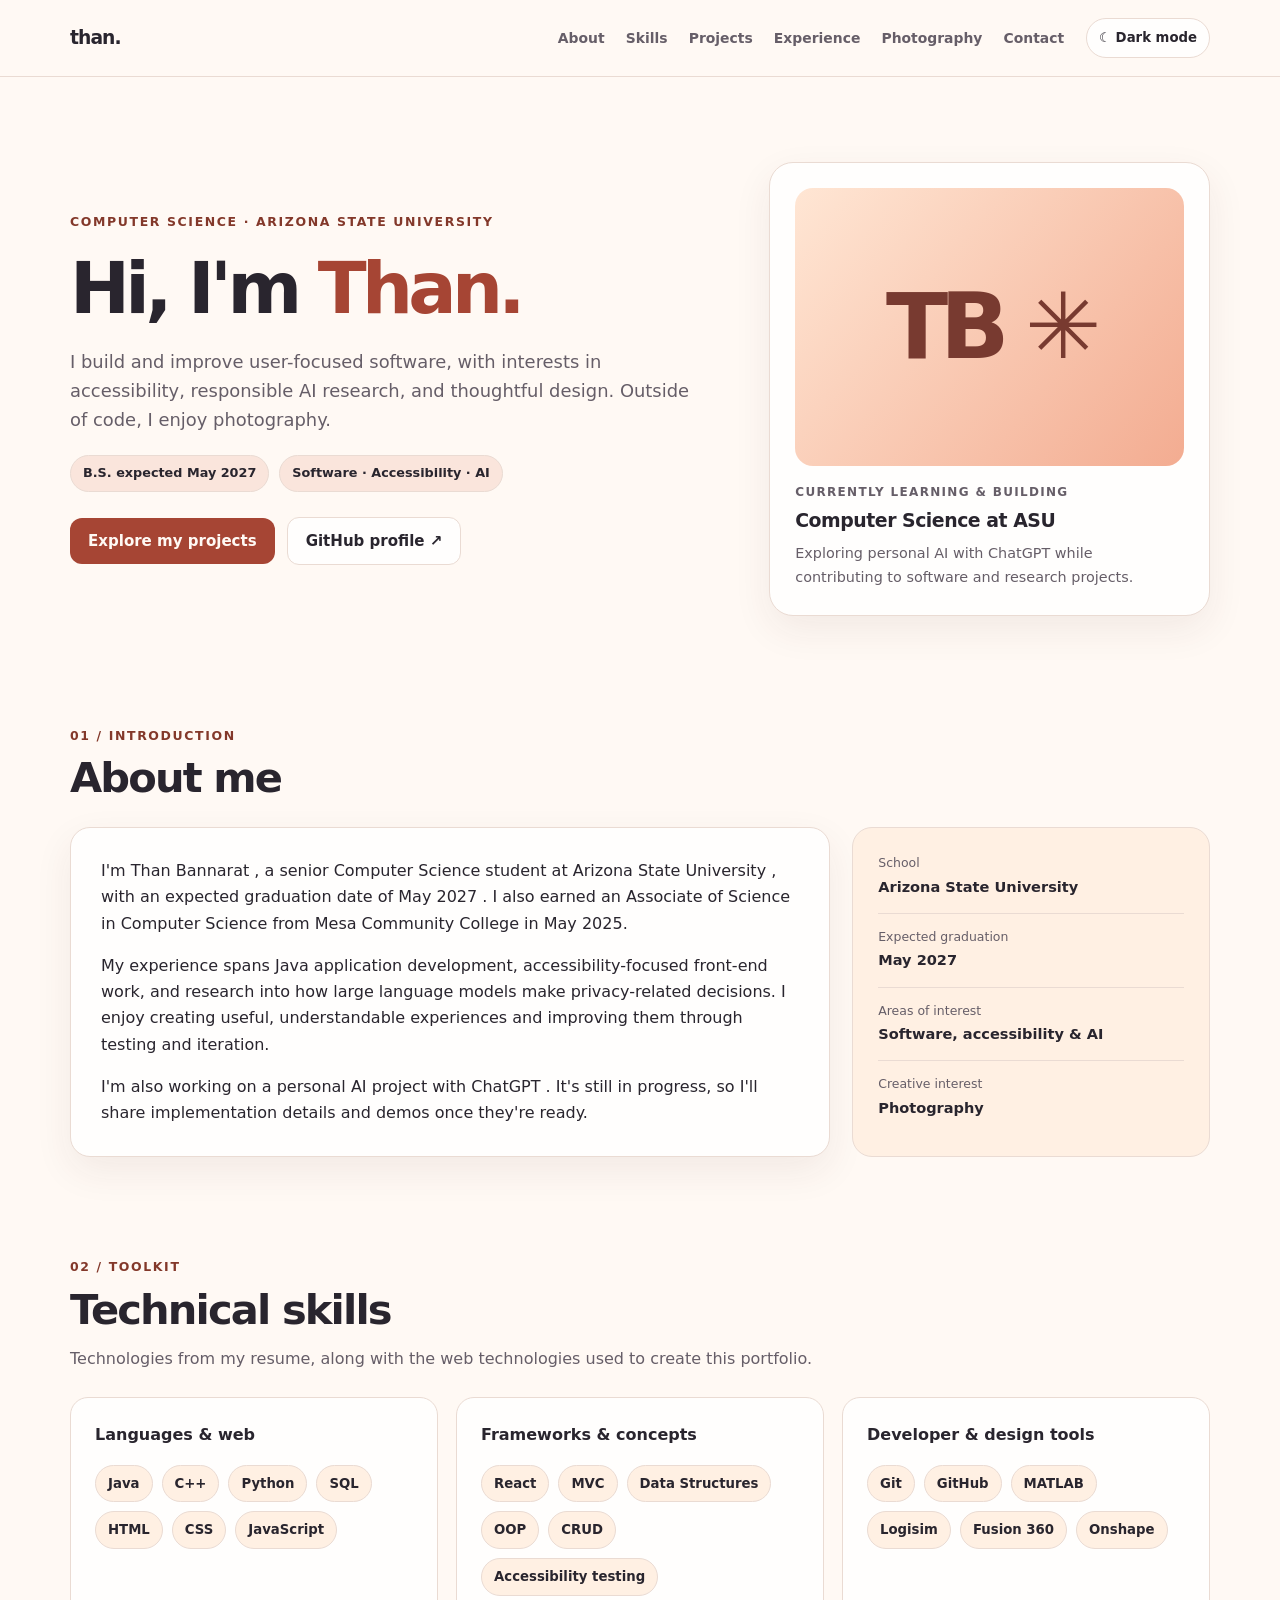
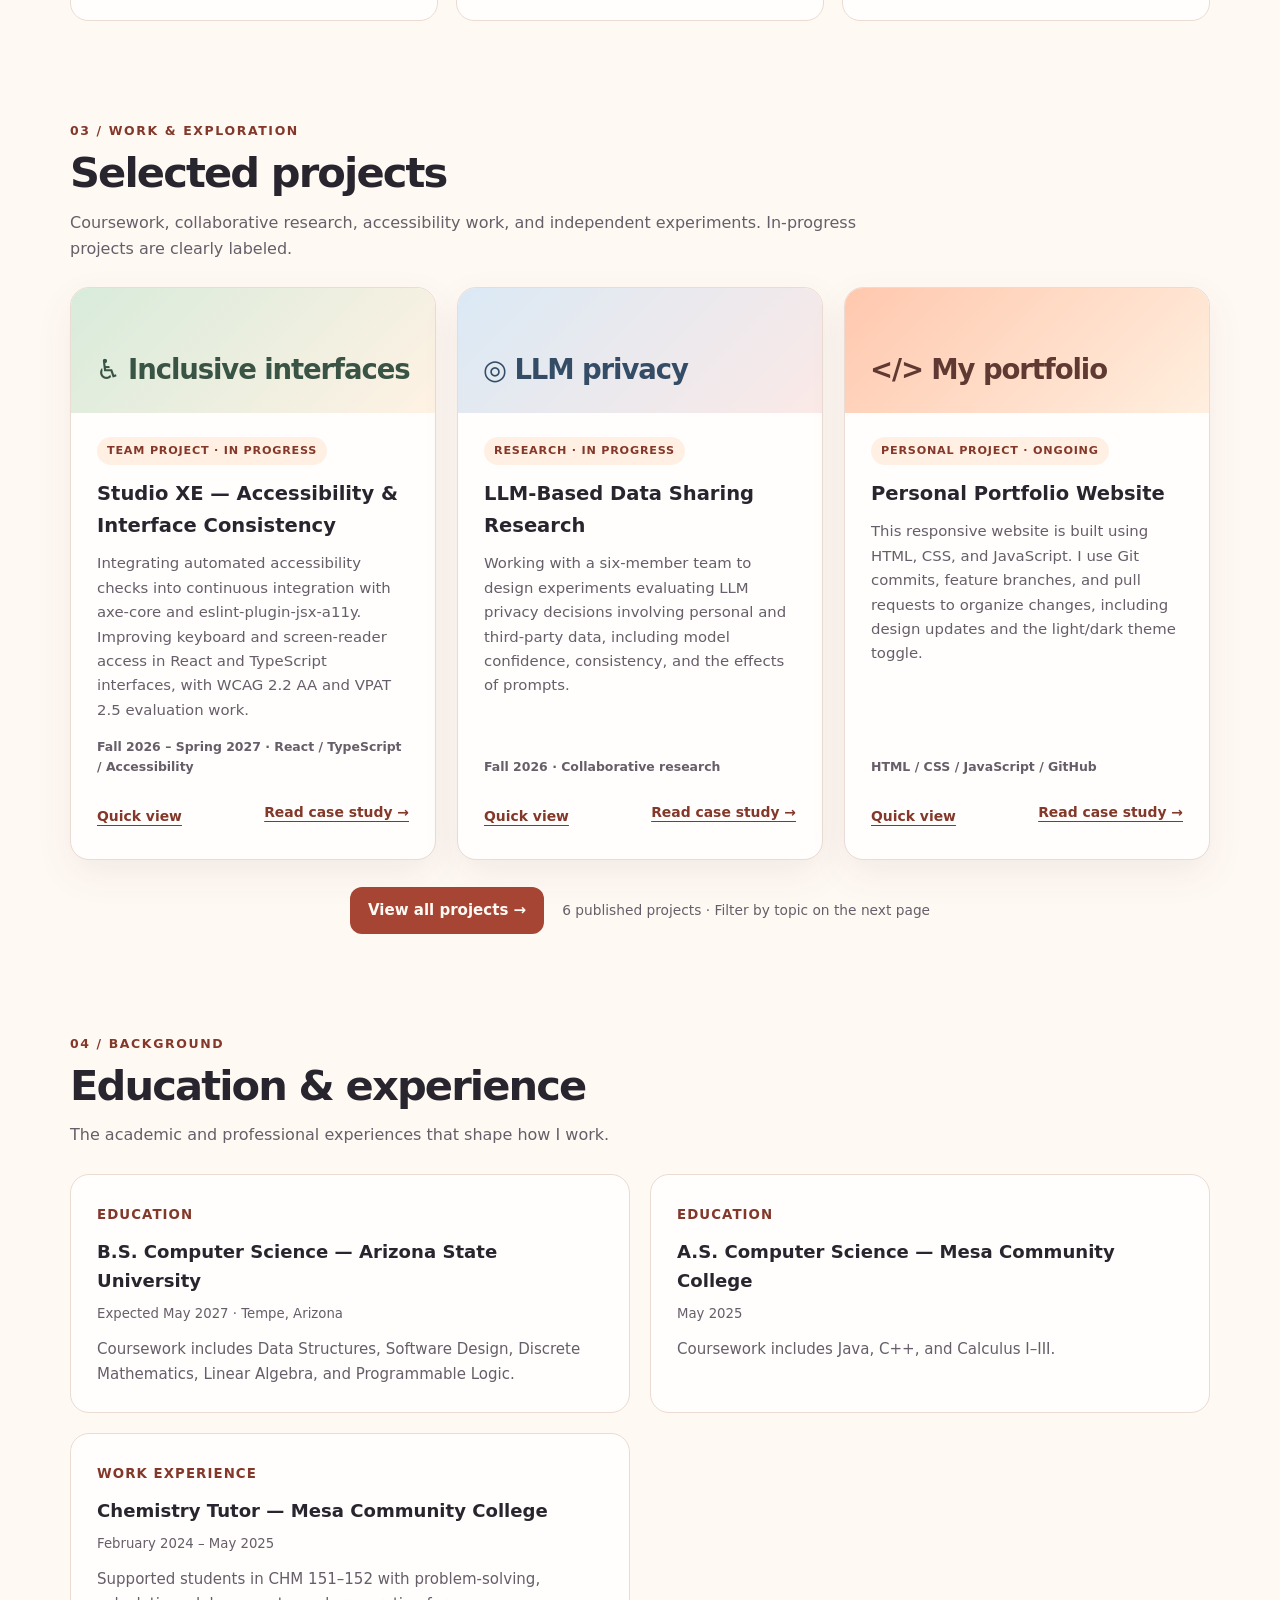
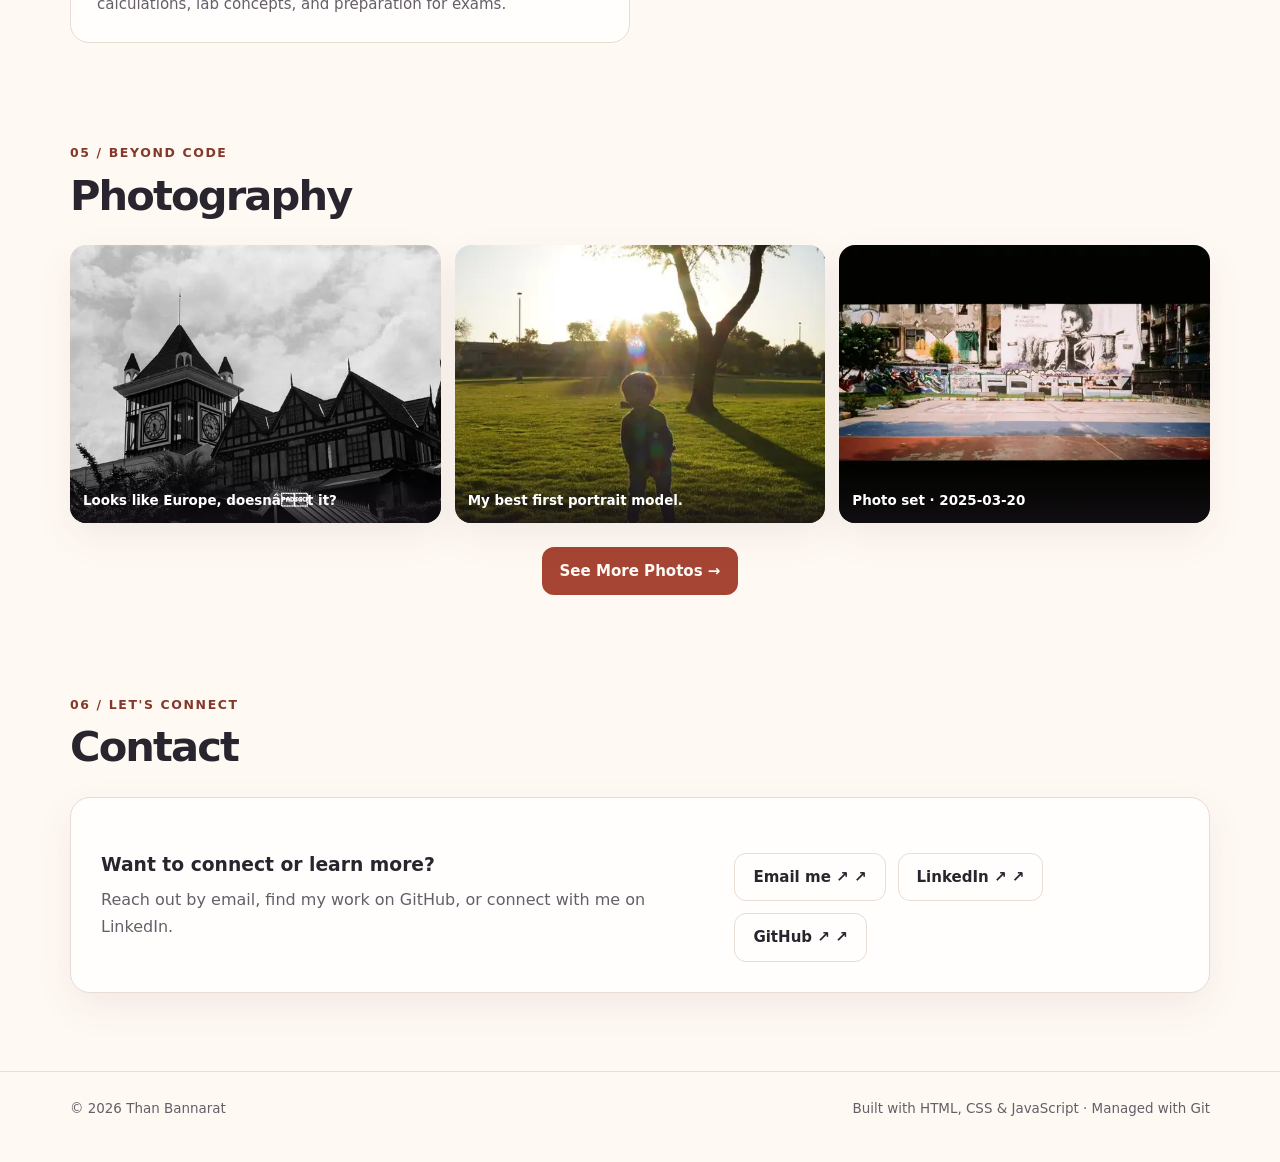
==== commit 0c54f73f: "Upgrade portfolio to V15 with SEO and accessibility improvements" ====
--- a/index.html
+++ b/index.html
@@ -24,6 +24,7 @@
   <title>Than Bannarat — Computer Science Portfolio</title>
   <link rel="stylesheet" href="portfolio-site.css">
   <link rel="stylesheet" href="projects.css">
+  <link rel="stylesheet" href="assets/v15-site.css">
 </head>
 <body>
   <a href="#main" class="skip-link">Skip to content</a>
@@ -46,5 +47,7 @@
   <script src="data/gallery-data.js"></script>
   <script src="portfolio.js"></script>
   <script src="site-ui.js"></script>
+  <script defer src="assets/v15-analytics-config.js"></script>
+  <script defer src="assets/v15-site.js"></script>
 </body>
 </html>
--- a/assets/v15-site.css
+++ b/assets/v15-site.css
@@ -0,0 +1,55 @@
+/* Portfolio V15: additive accessibility and responsive refinements.
+   Does not replace the existing V14 theme. */
+:root { color-scheme: light; }
+:root[data-theme="dark"] { color-scheme: dark; }
+:where(a, button, input, select, textarea, [tabindex]):focus-visible {
+  outline: 3px solid #c56045;
+  outline-offset: 3px;
+}
+:where(.project-card, .panel, .case-layout, .case-article, .case-sidebar,
+       .featured-photo-grid, .gallery-section, .project-body) { min-width: 0; }
+:where(.project-body, .case-article, .case-sidebar, .section-description, .lead) {
+  overflow-wrap: anywhere;
+}
+:where(.case-photo-stage img, .project-image-stage img, .viewer-image-wrap img) {
+  max-width: 100%; height: auto;
+}
+:where(.case-photo-controls, .project-gallery-controls, .viewer-bottom) button {
+  min-height: 44px;
+  touch-action: manipulation;
+}
+:where(.case-photo-controls, .project-gallery-controls, .viewer-bottom) {
+  gap: 10px;
+}
+:where(.case-article, .case-sidebar) { max-width: 100%; }
+.v15-copy-link {
+  display: inline-flex; align-items: center; justify-content: center;
+  min-height: 44px; padding: 10px 16px; margin-top: 16px;
+  border-radius: 10px; border: 1px solid var(--line, #c9bcb0);
+  background: var(--surface, #fff); color: var(--text, #2e2927);
+  font: inherit; font-weight: 700; cursor: pointer;
+}
+.v15-copy-link:hover { border-color: var(--accent, #c56045); }
+.v15-share-status { display: inline-block; padding-inline-start: 12px; font-size: .86rem; }
+@media (max-width: 620px) {
+  .case-layout, .case-hero, .case-article, .case-sidebar { min-width: 0; }
+  .case-photo-controls, .project-gallery-controls { flex-wrap: wrap; }
+  .project-dialog { width: calc(100% - 12px); max-width: 100%; max-height: 94dvh; }
+  .project-dialog-inner { padding: 16px; }
+  .featured-photo-grid { grid-template-columns: repeat(2, minmax(0, 1fr)); }
+  .featured-photo-grid > :last-child:nth-child(odd) { grid-column: span 2; }
+}
+@media (max-width: 380px) {
+  .featured-photo-grid { grid-template-columns: 1fr; }
+  .featured-photo-grid > :last-child:nth-child(odd) { grid-column: auto; }
+}
+@media (prefers-reduced-motion: reduce) {
+  html:focus-within { scroll-behavior: auto; }
+  *, *::before, *::after { animation-duration: .01ms !important; transition-duration: .01ms !important; }
+}
+@media print {
+  .topbar, .footer, .v15-copy-link, .v15-share-status,
+  .case-photo-controls, .project-gallery-controls { display: none !important; }
+  .case-layout { display: block; }
+  .case-sidebar, .case-article { width: 100%; max-width: none; }
+}
